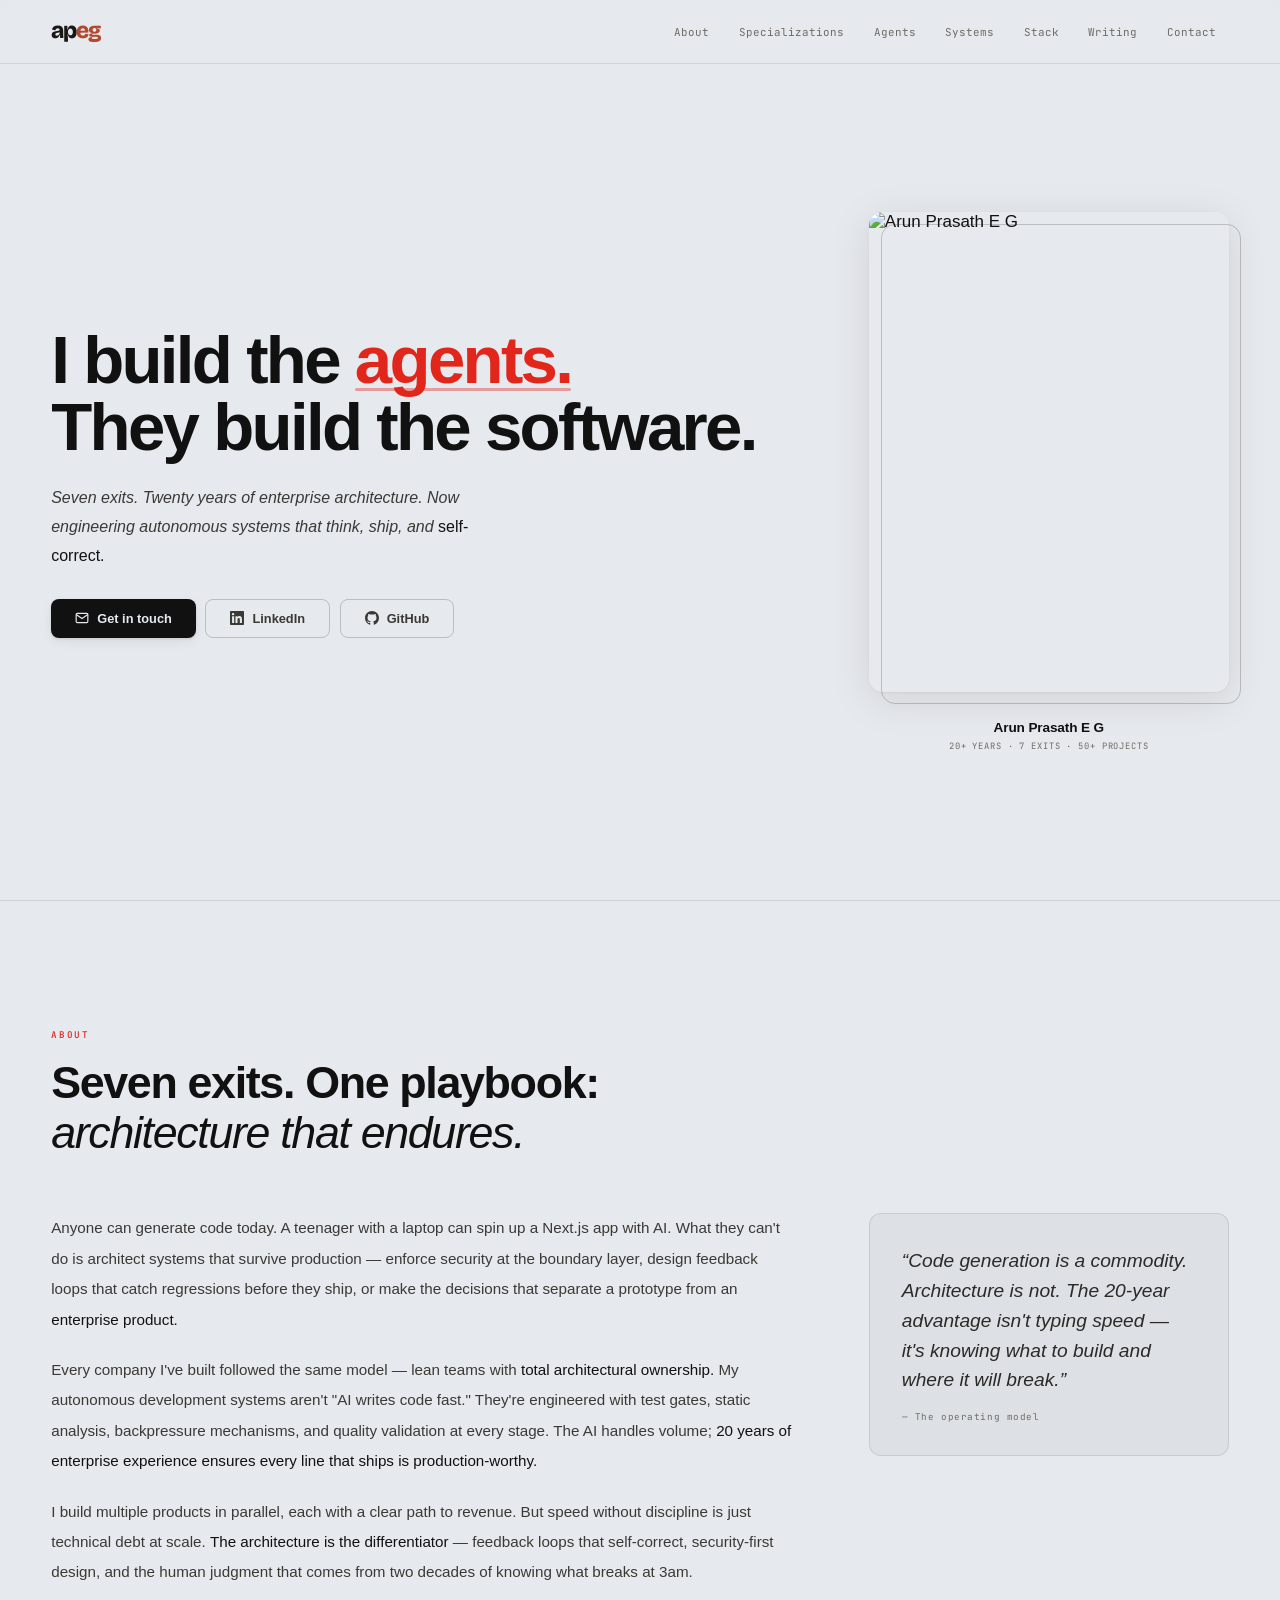
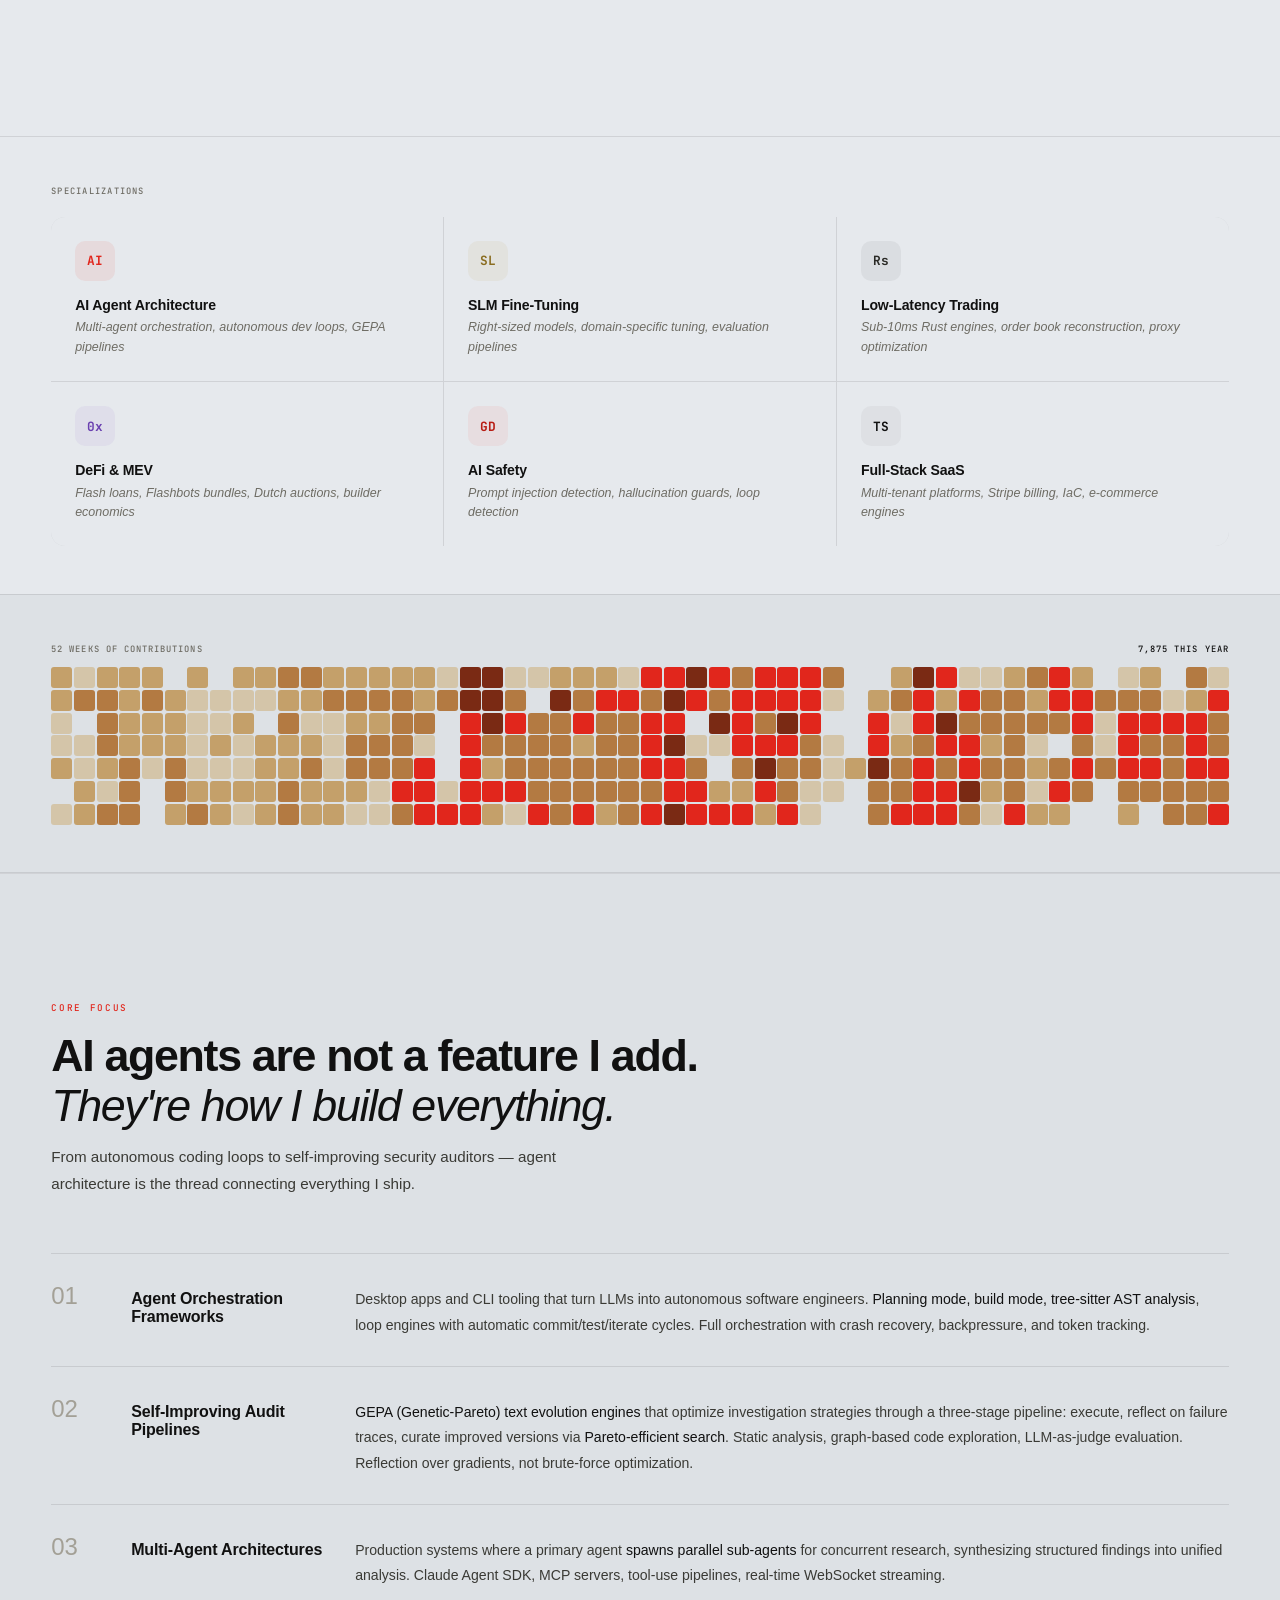
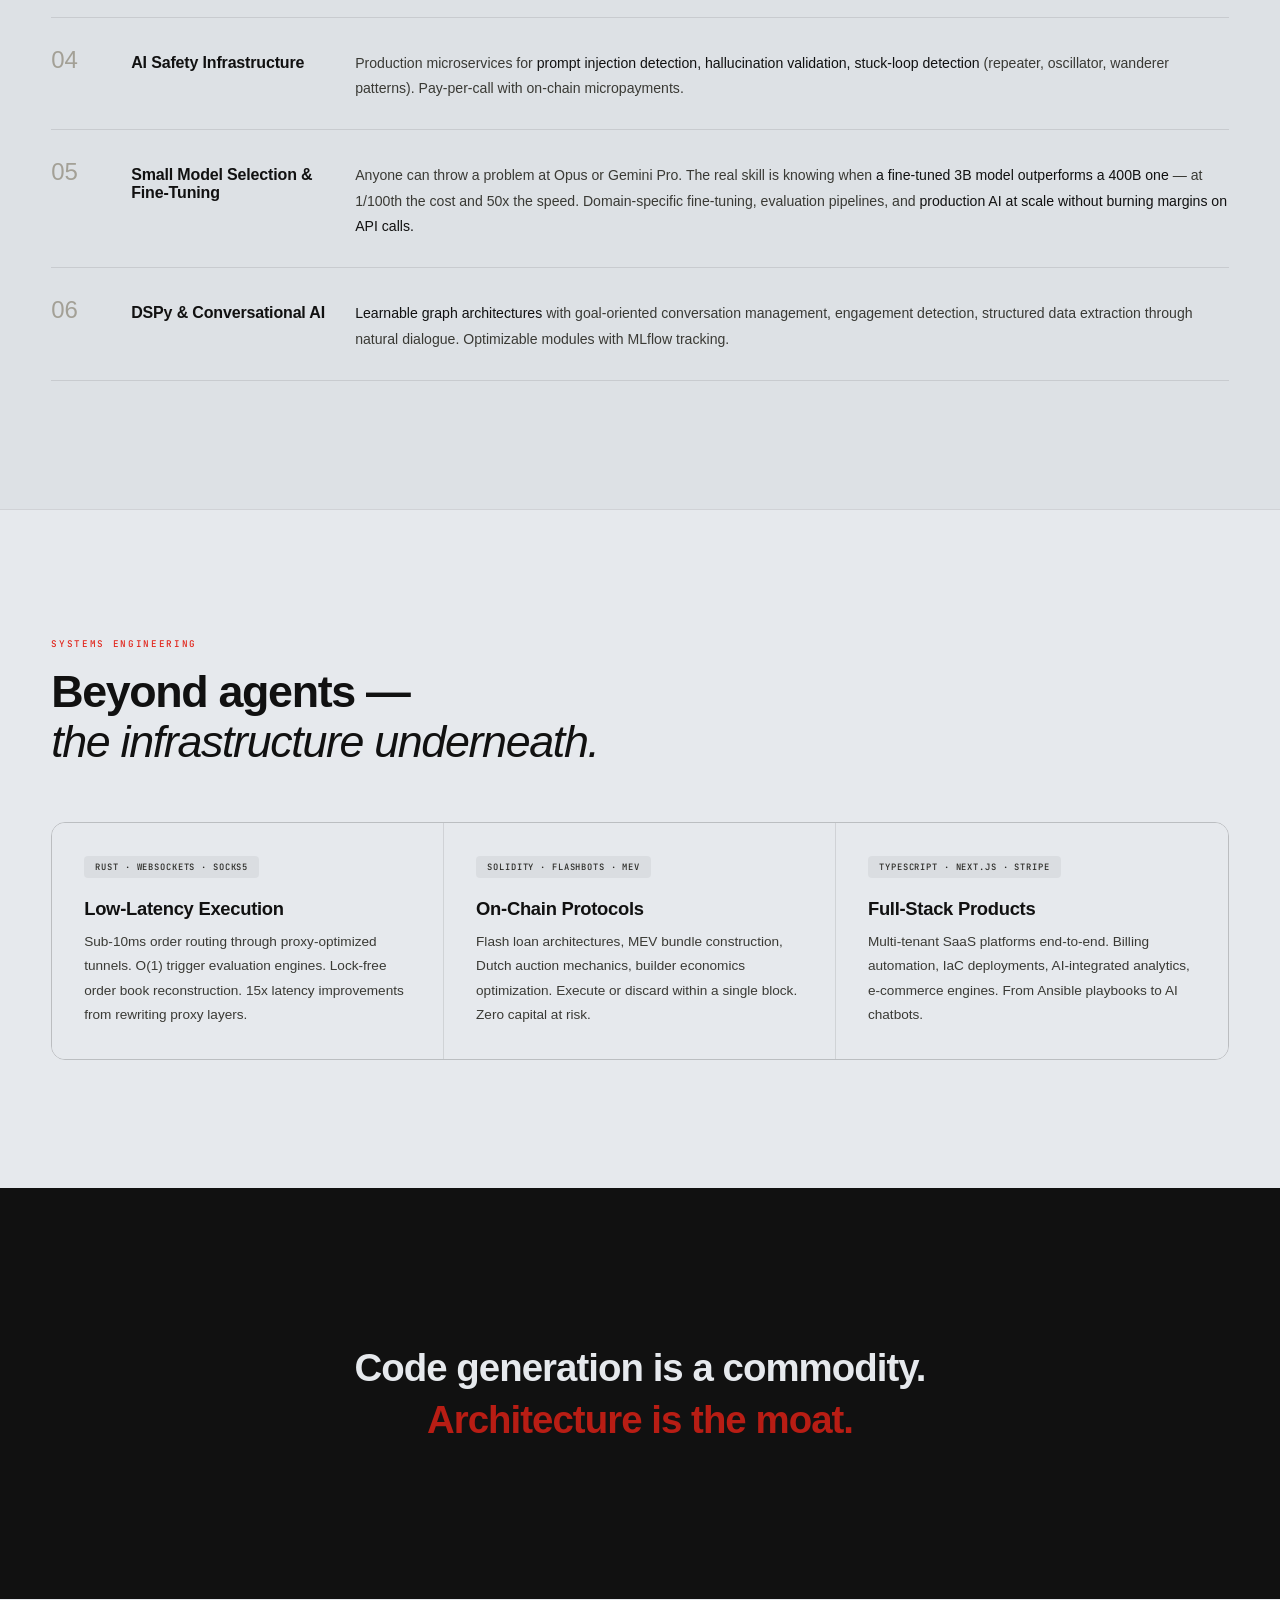
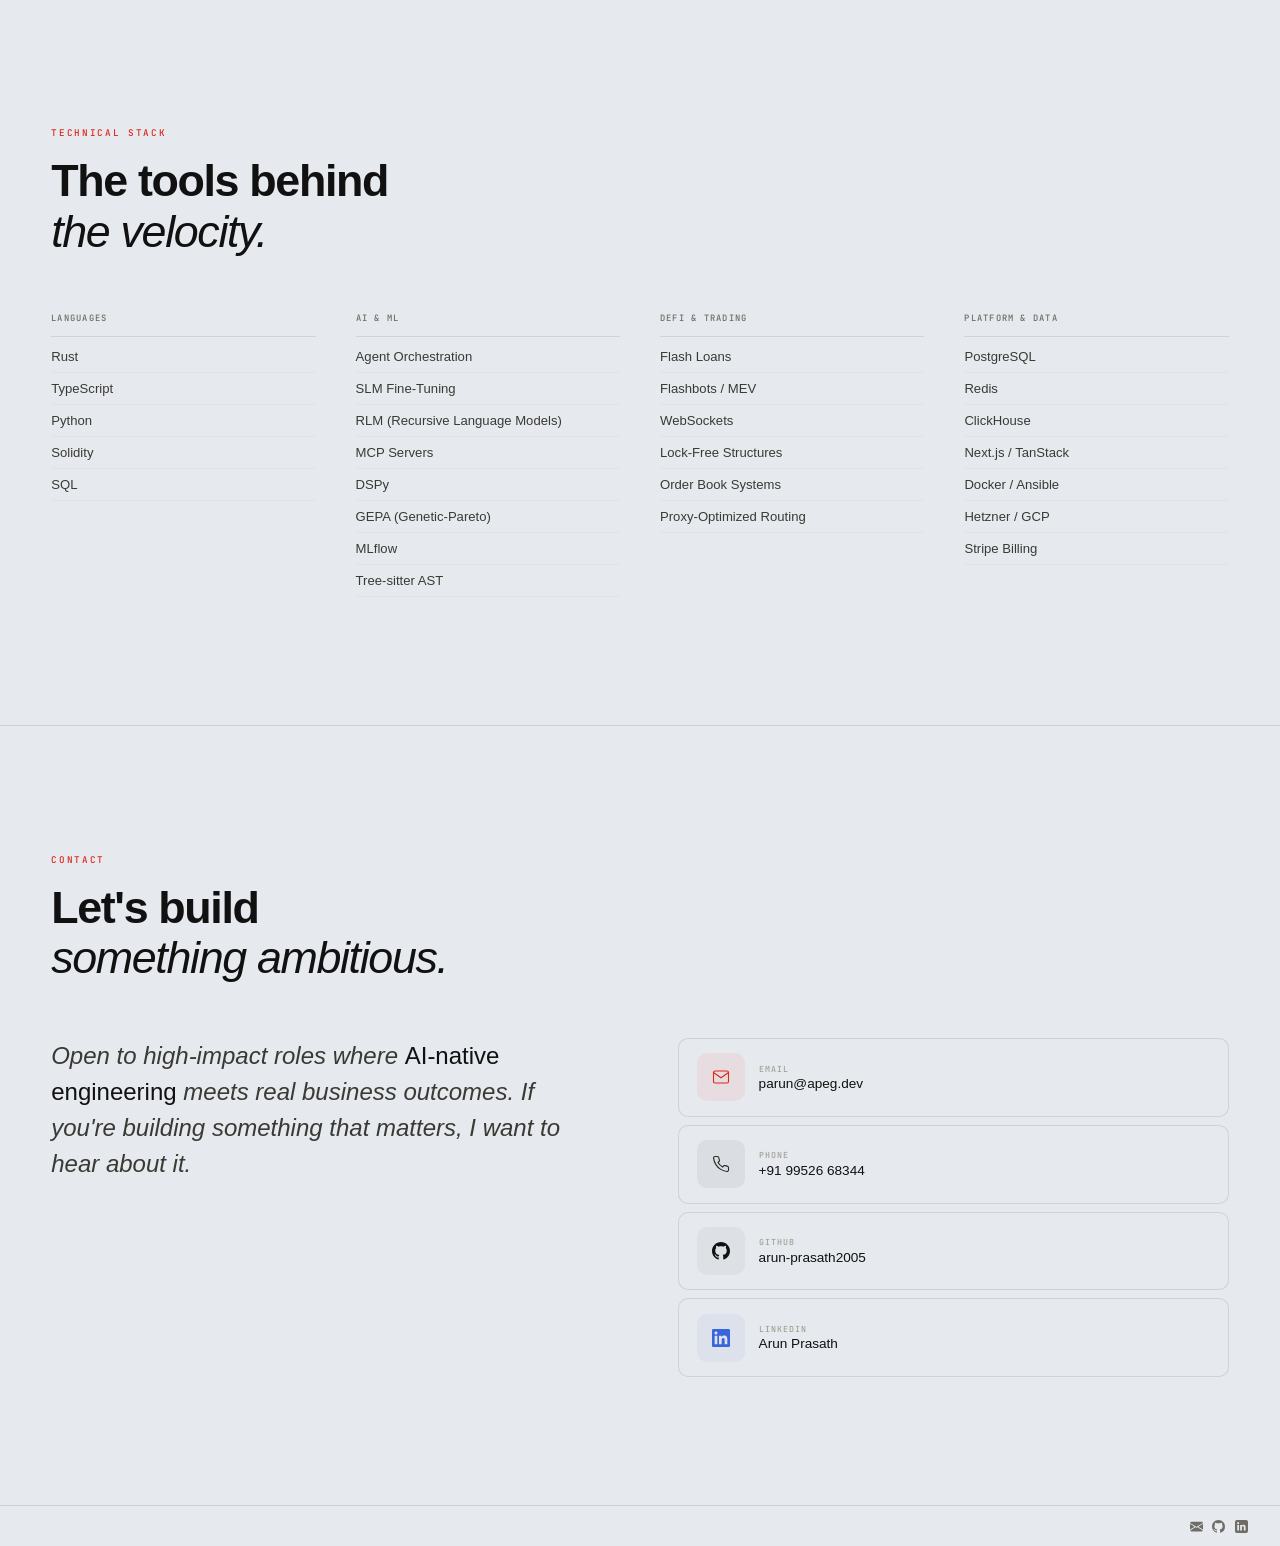
==== index.html @ 40f1774d "Update contribution graph data [automated]" ====
<!DOCTYPE html>
<html lang="en">
<head>
<meta charset="UTF-8">
<meta name="viewport" content="width=device-width, initial-scale=1.0">
<title>Arun Prasath E G &mdash; CTO, Quant, Agent Builder</title>
<meta name="description" content="CTO who codes. Quant who ships. Agent builder. 20+ years, 7 exits. Building autonomous AI agents, low-latency trading systems, and enterprise-grade software with lean teams.">
<meta name="keywords" content="Arun Prasath, CTO, AI agents, Rust, TypeScript, Solidity, DeFi, MEV, Claude Agent SDK, MCP, DSPy, fine-tuning, SLM, enterprise architecture">
<meta name="author" content="Arun Prasath E G">
<meta name="robots" content="index, follow">
<link rel="canonical" href="https://apeg.dev">

<!-- Open Graph / Social -->
<meta property="og:type" content="website">
<meta property="og:url" content="https://apeg.dev">
<meta property="og:title" content="Arun Prasath E G &mdash; CTO, Quant, Agent Builder">
<meta property="og:description" content="20+ years. 7 exits. Building autonomous AI agents, low-latency trading systems, and enterprise-grade software. Code generation is a commodity. Architecture is the moat.">
<meta property="og:image" content="https://avatars.githubusercontent.com/u/84761066?v=4">
<meta property="og:image:width" content="460">
<meta property="og:image:height" content="460">
<meta property="og:site_name" content="Arun Prasath E G">

<!-- Twitter Card -->
<meta name="twitter:card" content="summary">
<meta name="twitter:title" content="Arun Prasath E G &mdash; CTO, Quant, Agent Builder">
<meta name="twitter:description" content="20+ years. 7 exits. Building autonomous AI agents, low-latency trading systems, and enterprise-grade software.">
<meta name="twitter:image" content="https://avatars.githubusercontent.com/u/84761066?v=4">

<!-- Favicon -->
<link rel="icon" type="image/svg+xml" href="favicon.svg">
<link rel="icon" type="image/png" sizes="32x32" href="https://avatars.githubusercontent.com/u/84761066?v=4&s=32">
<meta name="theme-color" content="#e6e9ed">

<!-- Structured Data -->
<script type="application/ld+json">
{
  "@context": "https://schema.org",
  "@type": "Person",
  "name": "Arun Prasath E G",
  "url": "https://apeg.dev",
  "image": "https://avatars.githubusercontent.com/u/84761066?v=4",
  "jobTitle": "CTO / Agent Builder",
  "description": "CTO who codes. Quant who ships. 20+ years, 7 exits. Building autonomous AI agents, low-latency trading systems, and enterprise-grade software.",
  "email": "parun@apeg.dev",
  "telephone": "+919952668344",
  "sameAs": [
    "https://github.com/arun-prasath2005",
    "https://www.linkedin.com/in/arun-prasath-99595518/"
  ],
  "knowsAbout": ["AI Agents", "Rust", "TypeScript", "Solidity", "DeFi", "MEV", "Claude Agent SDK", "MCP", "DSPy", "Fine-tuning", "Enterprise Architecture"]
}
</script>

<link rel="preconnect" href="https://fonts.googleapis.com">
<link rel="preconnect" href="https://fonts.gstatic.com" crossorigin>
<link href="https://fonts.googleapis.com/css2?family=Bricolage+Grotesque:wght@800&family=JetBrains+Mono:wght@400;500;700&display=swap" rel="stylesheet">
<link rel="stylesheet" href="tokens.css?v=2">
<style>
*,*::before,*::after{margin:0;padding:0;box-sizing:border-box}

/* design tokens live in tokens.css (single source of truth for the whole site) */

html{scroll-behavior:smooth}
body{
  font-family:var(--body);background:var(--bg);color:var(--ink);
  -webkit-font-smoothing:antialiased;overflow-x:hidden;
  font-size:17px;
}
::selection{background:var(--accent);color:#fff}

/* ---- NAV ---- */
.nav{
  position:fixed;top:0;left:0;right:0;z-index:100;
  padding:0 clamp(1.5rem,4vw,4rem);height:64px;
  display:flex;align-items:center;justify-content:space-between;
  background:var(--nav-bg);
  backdrop-filter:blur(20px);-webkit-backdrop-filter:blur(20px);
  border-bottom:1px solid var(--line);
}
.nav-mark{
  font-family:var(--display);font-weight:700;font-size:.9rem;
  letter-spacing:-.01em;
}
.nav-links{display:flex;gap:.25rem}
.nav-links a{
  font-family:var(--mono);font-size:.68rem;font-weight:400;
  color:var(--sub);text-decoration:none;
  padding:.4rem .8rem;border-radius:6px;
  transition:all .25s;
}
.nav-links a:hover{color:var(--ink);background:var(--line)}

/* ---- HERO ---- */
.hero{
  min-height:100vh;min-height:100dvh;
  display:flex;align-items:center;
  padding:64px clamp(1.5rem,4vw,4rem) 0;
}
.hero-inner{
  width:100%;max-width:1280px;margin:0 auto;
  display:grid;grid-template-columns:1fr 360px;
  gap:clamp(2rem,4vw,4rem);align-items:center;
}
.hero h1{
  font-family:var(--display);
  font-size:clamp(2.4rem,5.5vw,4.2rem);
  font-weight:800;line-height:1;letter-spacing:-.04em;
  margin-bottom:1.5rem;
}
.hero h1 .accent{
  color:var(--accent);
  display:inline-block;
  position:relative;
}
.hero h1 .accent::after{
  content:'';position:absolute;bottom:2px;left:0;right:0;
  height:3px;background:var(--accent);border-radius:2px;
  opacity:.4;
}
.hero-sub{
  font-family:var(--body);font-size:1rem;font-weight:300;
  font-style:italic;line-height:1.8;color:var(--text);
  max-width:420px;margin-bottom:1.75rem;
}
.hero-sub strong{font-weight:500;font-style:normal;color:var(--ink)}

/* hero name + role tag */
.hero-name{
  font-family:var(--mono);font-size:.6rem;font-weight:500;
  color:var(--sub);letter-spacing:.14em;text-transform:uppercase;
  margin-bottom:1.25rem;
}

/* metrics - standalone in strip */
.m-cell-standalone{text-align:center}
.m-cell-standalone .m-val{
  font-family:var(--display);font-size:2rem;font-weight:700;
  color:var(--ink);letter-spacing:-.03em;
}
.m-cell-standalone .m-label{
  font-family:var(--mono);font-size:.55rem;font-weight:400;
  color:var(--sub);text-transform:uppercase;letter-spacing:.12em;
  margin-top:.3rem;
}

/* ---- SPECIALIZATION CARDS ---- */
.spec-strip{
  padding:3rem clamp(1.5rem,4vw,4rem);
  border-top:1px solid var(--line);
}
.spec-inner{
  max-width:1280px;margin:0 auto;
}
.spec-label{
  font-family:var(--mono);font-size:.55rem;font-weight:500;
  color:var(--sub);letter-spacing:.14em;text-transform:uppercase;
  margin-bottom:1.25rem;
}
.spec-grid{
  display:grid;
  grid-template-columns:repeat(3,1fr);
  gap:1px;background:var(--line);
  border-radius:14px;overflow:hidden;
}
.spec-card{
  padding:1.5rem;
  background:var(--bg);
  transition:all .35s cubic-bezier(.16,1,.3,1);
  cursor:default;
}
.spec-card:hover{background:var(--bg2)}
.spec-icon{
  width:40px;height:40px;border-radius:10px;
  display:grid;place-items:center;
  font-size:.8rem;font-weight:700;
  font-family:var(--mono);margin-bottom:1rem;
}
.spec-icon.ai{background:rgba(225,38,28,.08);color:var(--accent)}
.spec-icon.rt{background:rgba(17,17,17,.05);color:var(--teal)}
.spec-icon.slm{background:rgba(180,140,60,.08);color:#8a6d20}
.spec-icon.defi{background:rgba(100,60,180,.06);color:#6a40b0}
.spec-icon.saas{background:rgba(26,23,20,.04);color:var(--ink)}
.spec-icon.safe{background:rgba(225,38,28,.06);color:var(--accent2);width:40px;height:40px;min-width:40px;max-width:40px;min-height:40px;max-height:40px}
.spec-card-title{
  font-family:var(--display);font-size:.88rem;font-weight:700;
  letter-spacing:-.01em;margin-bottom:.35rem;
}
.spec-card-desc{
  font-family:var(--body);font-size:.78rem;font-weight:300;
  color:var(--sub);line-height:1.55;font-style:italic;
}

/* contribution graph - full width strip */
.contrib-strip{
  padding:3rem clamp(1.5rem,4vw,4rem);
  background:var(--bg2);border-top:1px solid var(--line);border-bottom:1px solid var(--line);
}
.contrib-strip-inner{
  max-width:1280px;margin:0 auto;
  display:grid;grid-template-columns:repeat(4,1fr) 2fr;
  gap:2rem;align-items:center;
}
.contrib-wrap{}
.contrib-label .total{color:var(--ink);font-weight:500}
.contrib-label{
  font-family:var(--mono);font-size:.55rem;font-weight:500;
  color:var(--sub);letter-spacing:.12em;text-transform:uppercase;
  display:flex;justify-content:space-between;
  margin-bottom:.75rem;
  display:flex;align-items:center;justify-content:space-between;
}
.contrib-label .total{color:var(--ink);font-weight:500}
.contrib-graph{
  display:grid;
  grid-template-columns:repeat(52,1fr);
  grid-template-rows:repeat(7,1fr);
  gap:2px;
  grid-auto-flow:column;
}
.contrib-cell{
  aspect-ratio:1;border-radius:3px;
  background:var(--bg2);
  transition:background .3s,transform .2s;
  opacity:0;
  animation:cellIn .4s cubic-bezier(.22,1,.36,1) forwards;
}
.contrib-cell:hover{transform:scale(1.5);z-index:2;position:relative}
.contrib-cell[title]:hover::after{
  content:attr(title);
  position:absolute;bottom:calc(100% + 6px);left:50%;transform:translateX(-50%);
  font-family:var(--mono);font-size:.58rem;font-weight:400;
  color:var(--bg);background:var(--ink);
  padding:.35rem .6rem;border-radius:5px;white-space:nowrap;
  pointer-events:none;z-index:10;
  box-shadow:0 2px 8px rgba(0,0,0,.15);
}
.contrib-cell[title]:hover::before{
  content:'';position:absolute;bottom:calc(100% + 2px);left:50%;transform:translateX(-50%);
  border:4px solid transparent;border-top-color:var(--ink);
  pointer-events:none;z-index:10;
}
.contrib-cell.l1{background:#d4c5a9}
.contrib-cell.l2{background:#c4a06a}
.contrib-cell.l3{background:#b37a42}
.contrib-cell.l4{background:var(--accent)}
.contrib-cell.l5{background:#7a2a14}
@keyframes cellIn{from{opacity:0;transform:scale(0)}to{opacity:1;transform:scale(1)}}

/* hero ctas */
.hero-cta{display:flex;gap:.6rem}
.btn{
  display:inline-flex;align-items:center;gap:.5rem;
  font-family:var(--display);font-size:.8rem;font-weight:600;
  padding:.7rem 1.5rem;border-radius:8px;
  text-decoration:none;transition:all .3s cubic-bezier(.16,1,.3,1);
  border:none;cursor:pointer;
}
.btn-primary{
  background:var(--ink);color:var(--bg);
  box-shadow:0 1px 3px rgba(0,0,0,.1),0 4px 12px rgba(0,0,0,.06);
}
.btn-primary:hover{background:var(--ink2);transform:translateY(-1px);box-shadow:0 4px 16px rgba(0,0,0,.12)}
.btn-secondary{
  background:transparent;color:var(--text);
  border:1px solid var(--line2);
}
.btn-secondary:hover{border-color:var(--sub);color:var(--ink);background:var(--bg2)}

/* hero photo */
.hero-photo{position:relative}
.hero-img-wrap{
  position:relative;border-radius:14px;
  box-shadow:0 8px 40px rgba(26,23,20,.1),0 1px 3px rgba(26,23,20,.06);
}
.hero-img{
  display:block;width:100%;aspect-ratio:3/4;
  object-fit:cover;object-position:center 15%;border-radius:14px;
}
/* decorative offset frame — behind the photo only */
.hero-img-wrap::after{
  content:'';position:absolute;
  top:12px;left:12px;right:-12px;bottom:-12px;
  border:1.5px solid var(--line2);border-radius:14px;z-index:-1;
}
/* name under photo */
.hero-photo-name{
  font-family:var(--display);font-size:.85rem;font-weight:600;
  color:var(--ink);text-align:center;margin-top:1.75rem;
  letter-spacing:-.01em;
}
.hero-photo-title{
  font-family:var(--mono);font-size:.55rem;font-weight:400;
  color:var(--sub);text-align:center;margin-top:.3rem;
  letter-spacing:.1em;text-transform:uppercase;
}

/* ---- SECTIONS ---- */
.sec{padding:clamp(5rem,10vw,9rem) clamp(1.5rem,4vw,4rem)}
.sec-inner{max-width:1280px;margin:0 auto}
.rule{height:1px;background:var(--line);max-width:1280px;margin:0 auto}

.sec-tag{
  font-family:var(--mono);font-size:.58rem;font-weight:500;
  color:var(--accent);letter-spacing:.18em;text-transform:uppercase;
  margin-bottom:1rem;
}
.sec-h{
  font-family:var(--display);font-size:clamp(1.8rem,3.5vw,2.8rem);
  font-weight:700;line-height:1.12;letter-spacing:-.03em;
  margin-bottom:.75rem;
}
.sec-h .it{font-family:var(--body);font-style:italic;font-weight:400}
.sec-p{font-size:.95rem;color:var(--text);line-height:1.8;max-width:520px;font-weight:300}

/* ---- ABOUT ---- */
.about-cols{
  display:grid;grid-template-columns:1fr 360px;
  gap:clamp(3rem,6vw,7rem);margin-top:3.5rem;align-items:start;
}
.about-text p{
  font-size:.95rem;font-weight:300;line-height:2;
  color:var(--text);margin-bottom:1.25rem;
}
.about-text strong{color:var(--ink);font-weight:500}
.about-aside{
  position:sticky;top:6rem;
  padding:2rem;border-radius:12px;
  background:var(--bg2);border:1px solid var(--line);
}
.about-aside blockquote{
  font-family:var(--body);font-size:1.2rem;font-weight:400;
  font-style:italic;line-height:1.55;color:var(--ink2);
}
.about-aside .attr{
  font-family:var(--mono);font-size:.58rem;color:var(--sub);
  margin-top:1rem;letter-spacing:.06em;
}

/* ---- AGENTS ---- */
.agents-bg{background:var(--bg2)}
.ag-list{margin-top:3.5rem}
.ag-row{
  display:grid;grid-template-columns:56px 200px 1fr;
  gap:1.5rem;align-items:baseline;
  padding:1.75rem 0;
  border-bottom:1px solid var(--line);
  transition:all .45s cubic-bezier(.16,1,.3,1);
  cursor:default;
}
.ag-row:first-child{border-top:1px solid var(--line)}
.ag-row:hover{padding-left:1.25rem;background:rgba(225,38,28,.02)}
.ag-row:hover .ag-n{color:var(--accent)}
.ag-n{
  font-family:var(--display);font-size:1.5rem;font-weight:300;
  color:var(--light);transition:color .4s;
}
.ag-t{
  font-family:var(--display);font-size:1rem;font-weight:600;
  letter-spacing:-.01em;color:var(--ink);
}
.ag-d{font-size:.88rem;font-weight:300;color:var(--text);line-height:1.8}
.ag-d b{color:var(--ink);font-weight:500}

/* ---- SYSTEMS ---- */
.sys-cards{
  display:grid;grid-template-columns:repeat(3,1fr);
  gap:0;margin-top:3.5rem;
  border:1px solid var(--line2);border-radius:14px;overflow:hidden;
}
.sys-c{
  padding:clamp(1.5rem,2.5vw,2.5rem);
  border-right:1px solid var(--line);
  background:var(--bg);transition:background .3s;
}
.sys-c:last-child{border-right:none}
.sys-c:hover{background:var(--bg2)}
.sys-c .tag{
  display:inline-block;
  font-family:var(--mono);font-size:.55rem;font-weight:500;
  color:var(--teal);letter-spacing:.1em;text-transform:uppercase;
  padding:.3rem .7rem;border-radius:4px;
  background:var(--teal-bg);margin-bottom:1.25rem;
}
.sys-c h3{
  font-family:var(--display);font-size:1.15rem;font-weight:700;
  margin-bottom:.6rem;letter-spacing:-.015em;
}
.sys-c p{font-size:.85rem;font-weight:300;color:var(--text);line-height:1.8}

/* ---- QUOTE ---- */
.qt-sec{
  padding:clamp(5rem,12vw,10rem) clamp(1.5rem,4vw,4rem);
  text-align:center;
  background:var(--ink);color:var(--bg);
}
.qt-sec blockquote{
  font-family:var(--display);font-size:clamp(1.4rem,3vw,2.4rem);
  font-weight:700;line-height:1.35;letter-spacing:-.025em;
  max-width:780px;margin:0 auto;
}
.qt-sec blockquote .hl{color:var(--accent2)}
.qt-sec .qt-sub{
  font-family:var(--mono);font-size:.62rem;color:var(--light);
  letter-spacing:.1em;text-transform:uppercase;margin-top:2rem;
}

/* ---- STACK ---- */
.stk-grid{
  display:grid;grid-template-columns:repeat(4,1fr);
  gap:2.5rem;margin-top:3.5rem;
}
.stk-head{
  font-family:var(--mono);font-size:.55rem;font-weight:500;
  color:var(--sub);letter-spacing:.14em;text-transform:uppercase;
  padding-bottom:.75rem;margin-bottom:.25rem;
  border-bottom:1px solid var(--line);
}
.stk-items{display:flex;flex-direction:column}
.stk-items span{
  font-family:var(--display);font-size:.82rem;font-weight:400;
  color:var(--text);padding:.5rem 0;
  border-bottom:1px solid rgba(0,0,0,.03);
  transition:all .25s;cursor:default;
}
.stk-items span:hover{color:var(--ink);padding-left:.6rem;border-bottom-color:var(--line)}

/* ---- CONTACT ---- */
.ct-grid{
  display:grid;grid-template-columns:1fr 1fr;
  gap:clamp(3rem,6vw,7rem);align-items:start;
  margin-top:3.5rem;
}
.ct-intro{
  font-family:var(--body);font-size:1.5rem;font-weight:300;
  font-style:italic;color:var(--text);line-height:1.5;
}
.ct-intro strong{font-weight:500;font-style:normal;color:var(--ink)}
.ct-list{display:flex;flex-direction:column;gap:.5rem}
.ct-link{
  display:grid;grid-template-columns:48px 1fr;gap:.85rem;align-items:center;
  padding:.9rem 1.1rem;border-radius:10px;
  border:1px solid var(--line);background:var(--bg);
  text-decoration:none;color:var(--ink);
  transition:all .35s cubic-bezier(.16,1,.3,1);
}
.ct-link:hover{
  border-color:var(--line2);background:var(--bg2);
  transform:translateX(4px);box-shadow:0 2px 8px rgba(0,0,0,.04);
}
.ct-ico{
  width:48px;height:48px;border-radius:10px;
  display:grid;place-items:center;
}
.ct-ico svg{width:18px;height:18px}
.ct-ico.e{background:var(--accent-bg);color:var(--accent)}
.ct-ico.p{background:var(--teal-bg);color:var(--teal)}
.ct-ico.g{background:rgba(0,0,0,.04);color:var(--ink)}
.ct-ico.l{background:rgba(56,100,220,.06);color:#3864dc}
.ct-lbl{font-family:var(--mono);font-size:.52rem;color:var(--light);letter-spacing:.12em;text-transform:uppercase;font-weight:500}
.ct-val{font-family:var(--display);font-size:.85rem;font-weight:500;margin-top:.15rem}

/* ---- FOOTER ---- */
.footer{
  padding:2rem clamp(1.5rem,4vw,4rem);
  border-top:1px solid var(--line);
  display:flex;justify-content:space-between;align-items:center;
  max-width:1280px;margin:0 auto;
}
.footer p{font-family:var(--mono);font-size:.6rem;color:var(--light)}
.footer a{
  font-family:var(--mono);font-size:.6rem;color:var(--light);
  text-decoration:none;transition:color .3s;
}
.footer a:hover{color:var(--ink)}

/* ---- REVEAL ---- */
[data-r]{
  opacity:0;transform:translateY(22px);
  transition:opacity .7s cubic-bezier(.22,1,.36,1),transform .7s cubic-bezier(.22,1,.36,1);
}
[data-r].vis{opacity:1;transform:none}
[data-r="1"]{transition-delay:.08s}
[data-r="2"]{transition-delay:.16s}
[data-r="3"]{transition-delay:.24s}
[data-r="4"]{transition-delay:.32s}

.hero-left{animation:hIn 1s cubic-bezier(.22,1,.36,1) both}
.hero-photo{animation:hIn 1.2s cubic-bezier(.22,1,.36,1) .1s both}
@keyframes hIn{from{opacity:0;transform:translateY(32px)}to{opacity:1;transform:none}}

/* ---- RESPONSIVE ---- */
@media(max-width:1024px){
  .hero{min-height:auto;padding-top:5rem;padding-bottom:3rem}
  .hero-inner{grid-template-columns:1fr 200px;gap:2rem}
  .hero-photo{max-width:200px}
  .hero-img-wrap::after{display:none}
  .hero-img{aspect-ratio:1/1;border-radius:50%}
  .hero-img-wrap{border-radius:50%;box-shadow:0 4px 20px rgba(26,23,20,.08)}
  .hero-photo-name,.hero-photo-title{font-size:.7rem;margin-top:1rem}
  .contrib-strip{padding:2rem clamp(1.5rem,4vw,4rem)}
  .contrib-graph{gap:3px}
  .about-cols{grid-template-columns:1fr;gap:2rem}
  .about-aside{position:static;margin-top:1.5rem}
  .about-text p{text-align:left}
  .ag-row{grid-template-columns:1fr;gap:.5rem}
  .ag-n{display:inline;font-size:1rem;margin-right:.5rem}
  .ag-t{display:inline}
  .sys-cards{grid-template-columns:1fr}
  .sys-c{border-right:none;border-bottom:1px solid var(--line)}
  .sys-c:last-child{border-bottom:none}
  .stk-grid{grid-template-columns:repeat(2,1fr)}
  .ct-grid{grid-template-columns:1fr;gap:2rem}
  .ct-intro{font-size:1.3rem}
  .qt-sec{padding:clamp(3rem,8vw,6rem) clamp(1.5rem,4vw,4rem)}
  .qt-sec blockquote{font-size:clamp(1.2rem,2.5vw,2rem)}
}
@media(max-width:640px){
  .hero-inner{grid-template-columns:1fr;gap:1.5rem}
  .hero-photo{max-width:160px;margin:0 auto;order:-1}
  .hero-left{text-align:center}
  .hero-sub{margin-left:auto;margin-right:auto}
  .hero-cta{justify-content:center}
  .hero-name{text-align:center}
  .hero h1{font-size:2.2rem}
  .hero-sub{font-size:.92rem}
  .hero-img{aspect-ratio:1/1;border-radius:50%}
  .hero-img-wrap{border-radius:50%;box-shadow:0 4px 20px rgba(26,23,20,.08)}
  .hero-img-wrap::after{display:none}
  .nav-links{display:none}
  .nav{padding:0 1.25rem}
  .sec{padding:clamp(3rem,8vw,5rem) 1.25rem}
  .spec-strip{padding:2rem 1.25rem}
  .spec-grid{grid-template-columns:1fr 1fr}
  .spec-card{padding:1.25rem}
  .spec-icon{width:32px;height:32px;font-size:.7rem}
  .contrib-strip{padding:1.5rem 1.25rem}
  .contrib-graph{gap:2px}
  .contrib-cell{border-radius:2px}
  .contrib-label{flex-direction:column;gap:.25rem;align-items:flex-start}
  .ag-row{grid-template-columns:1fr;gap:.5rem;padding:1.5rem 0}
  .ag-n{font-size:1rem}
  .ag-t{font-size:.95rem}
  .ag-d{font-size:.82rem}
  .sec-h{font-size:1.6rem}
  .sec-tag{font-size:.52rem}
  .sec-p{font-size:.88rem}
  .stk-grid{grid-template-columns:1fr;gap:2rem}
  .about-pull{font-size:1.3rem;padding:1.5rem 0 1.5rem 1.5rem}
  .ct-link{grid-template-columns:40px 1fr;gap:.75rem;padding:.8rem 1rem}
  .c-icon{width:40px;height:40px}
  .footer{flex-direction:column;gap:.75rem;text-align:center;padding:1.5rem 1.25rem}
}
@media(max-width:380px){
  .hero h1{font-size:1.8rem}
  .hero-photo{max-width:200px}
  .contrib-graph{grid-template-columns:repeat(52,1fr);gap:1.5px}
}
</style>
</head>
<body>

<nav class="nav">
  <a href="#" class="nav-mark"><svg viewBox="0 0 200 48" width="110" height="28"><text x="0" y="38" font-family="'Bricolage Grotesque',sans-serif" font-weight="800" font-size="42" letter-spacing="-2" fill="#1a1714">ap<tspan fill="#b34a2f">eg</tspan></text></svg></a>
  <div class="nav-links">
    <a href="#about">About</a>
    <a href="#specializations">Specializations</a>
    <a href="#agents">Agents</a>
    <a href="#systems">Systems</a>
    <a href="#stack">Stack</a>
    <a href="/writing/">Writing</a>
    <a href="#contact">Contact</a>
  </div>
</nav>

<!-- HERO -->
<section class="hero">
  <div class="hero-inner">
    <div class="hero-left">
      <h1>I build the <span class="accent">agents.</span><br>They build the software.</h1>
      <p class="hero-sub">
        Seven exits. Twenty years of enterprise architecture. Now engineering
        autonomous systems that think, ship, and <strong>self-correct.</strong>
      </p>
      <div class="hero-cta">
        <a href="mailto:parun@apeg.dev" class="btn btn-primary">
          <svg width="14" height="14" viewBox="0 0 24 24" fill="none" stroke="currentColor" stroke-width="2"><path d="M4 4h16c1.1 0 2 .9 2 2v12c0 1.1-.9 2-2 2H4c-1.1 0-2-.9-2-2V6c0-1.1.9-2 2-2z"/><polyline points="22,6 12,13 2,6"/></svg>
          Get in touch
        </a>
        <a href="https://www.linkedin.com/in/arun-prasath-99595518/" target="_blank" class="btn btn-secondary">
          <svg width="14" height="14" viewBox="0 0 24 24" fill="currentColor"><path d="M20.447 20.452h-3.554v-5.569c0-1.328-.027-3.037-1.852-3.037-1.853 0-2.136 1.445-2.136 2.939v5.667H9.351V9h3.414v1.561h.046c.477-.9 1.637-1.85 3.37-1.85 3.601 0 4.267 2.37 4.267 5.455v6.286zM5.337 7.433c-1.144 0-2.063-.926-2.063-2.065 0-1.138.92-2.063 2.063-2.063 1.14 0 2.064.925 2.064 2.063 0 1.139-.925 2.065-2.064 2.065zm1.782 13.019H3.555V9h3.564v11.452zM22.225 0H1.771C.792 0 0 .774 0 1.729v20.542C0 23.227.792 24 1.771 24h20.451C23.2 24 24 23.227 24 22.271V1.729C24 .774 23.2 0 22.222 0h.003z"/></svg>
          LinkedIn
        </a>
        <a href="https://github.com/arun-prasath2005" target="_blank" class="btn btn-secondary">
          <svg width="14" height="14" viewBox="0 0 24 24" fill="currentColor"><path d="M12 0c-6.626 0-12 5.373-12 12 0 5.302 3.438 9.8 8.207 11.387.599.111.793-.261.793-.577v-2.234c-3.338.726-4.033-1.416-4.033-1.416-.546-1.387-1.333-1.756-1.333-1.756-1.089-.745.083-.729.083-.729 1.205.084 1.839 1.237 1.839 1.237 1.07 1.834 2.807 1.304 3.492.997.107-.775.418-1.305.762-1.604-2.665-.305-5.467-1.334-5.467-5.931 0-1.311.469-2.381 1.236-3.221-.124-.303-.535-1.524.117-3.176 0 0 1.008-.322 3.301 1.23.957-.266 1.983-.399 3.003-.404 1.02.005 2.047.138 3.006.404 2.291-1.552 3.297-1.23 3.297-1.23.653 1.653.242 2.874.118 3.176.77.84 1.235 1.911 1.235 3.221 0 4.609-2.807 5.624-5.479 5.921.43.372.823 1.102.823 2.222v3.293c0 .319.192.694.801.576 4.765-1.589 8.199-6.086 8.199-11.386 0-6.627-5.373-12-12-12z"/></svg>
          GitHub
        </a>
      </div>
    </div>
    <div class="hero-photo">
      <div class="hero-img-wrap">
        <img class="hero-img" src="https://avatars.githubusercontent.com/u/84761066?v=4" alt="Arun Prasath E G">
      </div>
      <div class="hero-photo-name">Arun Prasath E G</div>
      <div class="hero-photo-title">20+ years &middot; 7 exits &middot; 50+ projects</div>
    </div>
  </div>
</section>

<div class="rule"></div>

<!-- ABOUT -->
<section class="sec" id="about">
  <div class="sec-inner">
    <div class="sec-tag" data-r>About</div>
    <h2 class="sec-h" data-r>Seven exits. One playbook:<br><span class="it">architecture that endures.</span></h2>
    <div class="about-cols">
      <div class="about-text">
        <p data-r>Anyone can generate code today. A teenager with a laptop can spin up a Next.js app with AI. What they can't do is architect systems that survive production &mdash; enforce security at the boundary layer, design feedback loops that catch regressions before they ship, or make the decisions that separate a prototype from an <strong>enterprise product.</strong></p>
        <p data-r="1">Every company I've built followed the same model &mdash; lean teams with <strong>total architectural ownership.</strong> My autonomous development systems aren't "AI writes code fast." They're engineered with test gates, static analysis, backpressure mechanisms, and quality validation at every stage. The AI handles volume; <strong>20 years of enterprise experience ensures every line that ships is production-worthy.</strong></p>
        <p data-r="2">I build multiple products in parallel, each with a clear path to revenue. But speed without discipline is just technical debt at scale. <strong>The architecture is the differentiator</strong> &mdash; feedback loops that self-correct, security-first design, and the human judgment that comes from two decades of knowing what breaks at 3am.</p>
      </div>
      <div class="about-aside" data-r="1">
        <blockquote>&ldquo;Code generation is a commodity. Architecture is not. The 20-year advantage isn't typing speed &mdash; it's knowing what to build and where it will break.&rdquo;</blockquote>
        <div class="attr">&mdash; The operating model</div>
      </div>
    </div>
  </div>
</section>

<!-- SPECIALIZATIONS -->
<div class="spec-strip" id="specializations">
  <div class="spec-inner">
    <div class="spec-label">Specializations</div>
    <div class="spec-grid">
      <div class="spec-card">
        <div class="spec-icon ai">AI</div>
        <div class="spec-card-title">AI Agent Architecture</div>
        <div class="spec-card-desc">Multi-agent orchestration, autonomous dev loops, GEPA pipelines</div>
      </div>
      <div class="spec-card">
        <div class="spec-icon slm">SL</div>
        <div class="spec-card-title">SLM Fine-Tuning</div>
        <div class="spec-card-desc">Right-sized models, domain-specific tuning, evaluation pipelines</div>
      </div>
      <div class="spec-card">
        <div class="spec-icon rt">Rs</div>
        <div class="spec-card-title">Low-Latency Trading</div>
        <div class="spec-card-desc">Sub-10ms Rust engines, order book reconstruction, proxy optimization</div>
      </div>
      <div class="spec-card">
        <div class="spec-icon defi">0x</div>
        <div class="spec-card-title">DeFi &amp; MEV</div>
        <div class="spec-card-desc">Flash loans, Flashbots bundles, Dutch auctions, builder economics</div>
      </div>
      <div class="spec-card">
        <div class="spec-icon safe">GD</div>
        <div class="spec-card-title">AI Safety</div>
        <div class="spec-card-desc">Prompt injection detection, hallucination guards, loop detection</div>
      </div>
      <div class="spec-card">
        <div class="spec-icon saas">TS</div>
        <div class="spec-card-title">Full-Stack SaaS</div>
        <div class="spec-card-desc">Multi-tenant platforms, Stripe billing, IaC, e-commerce engines</div>
      </div>
    </div>
  </div>
</div>

<!-- METRICS + CONTRIBUTION STRIP -->
<div class="contrib-strip">
  <div class="contrib-strip-inner" style="display:block;max-width:1280px;margin:0 auto">
    <div class="contrib-wrap" id="contrib">
      <div class="contrib-label">
        <span>52 weeks of contributions</span>
        <span class="total">7,875 this year</span>
      </div>
      <div class="contrib-graph" id="contribGraph"></div>
    </div>
  </div>
</div>

<div class="rule"></div>

<!-- AGENTS -->
<section class="sec agents-bg" id="agents">
  <div class="sec-inner">
    <div class="sec-tag" data-r>Core Focus</div>
    <h2 class="sec-h" data-r>AI agents are not a feature I add.<br><span class="it">They're how I build everything.</span></h2>
    <p class="sec-p" data-r>From autonomous coding loops to self-improving security auditors &mdash; agent architecture is the thread connecting everything I ship.</p>
    <div class="ag-list">
      <div class="ag-row" data-r>
        <div class="ag-n">01</div>
        <div class="ag-t">Agent Orchestration Frameworks</div>
        <div class="ag-d">Desktop apps and CLI tooling that turn LLMs into autonomous software engineers. <b>Planning mode, build mode, tree-sitter AST analysis</b>, loop engines with automatic commit/test/iterate cycles. Full orchestration with crash recovery, backpressure, and token tracking.</div>
      </div>
      <div class="ag-row" data-r="1">
        <div class="ag-n">02</div>
        <div class="ag-t">Self-Improving Audit Pipelines</div>
        <div class="ag-d"><b>GEPA (Genetic-Pareto) text evolution engines</b> that optimize investigation strategies through a three-stage pipeline: execute, reflect on failure traces, curate improved versions via <b>Pareto-efficient search</b>. Static analysis, graph-based code exploration, LLM-as-judge evaluation. Reflection over gradients, not brute-force optimization.</div>
      </div>
      <div class="ag-row" data-r="2">
        <div class="ag-n">03</div>
        <div class="ag-t">Multi-Agent Architectures</div>
        <div class="ag-d">Production systems where a primary agent <b>spawns parallel sub-agents</b> for concurrent research, synthesizing structured findings into unified analysis. Claude Agent SDK, MCP servers, tool-use pipelines, real-time WebSocket streaming.</div>
      </div>
      <div class="ag-row" data-r="3">
        <div class="ag-n">04</div>
        <div class="ag-t">AI Safety Infrastructure</div>
        <div class="ag-d">Production microservices for <b>prompt injection detection, hallucination validation, stuck-loop detection</b> (repeater, oscillator, wanderer patterns). Pay-per-call with on-chain micropayments.</div>
      </div>
      <div class="ag-row" data-r="4">
        <div class="ag-n">05</div>
        <div class="ag-t">Small Model Selection &amp; Fine-Tuning</div>
        <div class="ag-d">Anyone can throw a problem at Opus or Gemini Pro. The real skill is knowing when <b>a fine-tuned 3B model outperforms a 400B one</b> &mdash; at 1/100th the cost and 50x the speed. Domain-specific fine-tuning, evaluation pipelines, and <b>production AI at scale without burning margins on API calls.</b></div>
      </div>
      <div class="ag-row" data-r="4">
        <div class="ag-n">06</div>
        <div class="ag-t">DSPy &amp; Conversational AI</div>
        <div class="ag-d"><b>Learnable graph architectures</b> with goal-oriented conversation management, engagement detection, structured data extraction through natural dialogue. Optimizable modules with MLflow tracking.</div>
      </div>
    </div>
  </div>
</section>

<div class="rule"></div>

<!-- SYSTEMS -->
<section class="sec" id="systems">
  <div class="sec-inner">
    <div class="sec-tag" data-r>Systems Engineering</div>
    <h2 class="sec-h" data-r>Beyond agents &mdash;<br><span class="it">the infrastructure underneath.</span></h2>
    <div class="sys-cards">
      <div class="sys-c" data-r>
        <div class="tag">Rust &middot; WebSockets &middot; SOCKS5</div>
        <h3>Low-Latency Execution</h3>
        <p>Sub-10ms order routing through proxy-optimized tunnels. O(1) trigger evaluation engines. Lock-free order book reconstruction. 15x latency improvements from rewriting proxy layers.</p>
      </div>
      <div class="sys-c" data-r="1">
        <div class="tag">Solidity &middot; Flashbots &middot; MEV</div>
        <h3>On-Chain Protocols</h3>
        <p>Flash loan architectures, MEV bundle construction, Dutch auction mechanics, builder economics optimization. Execute or discard within a single block. Zero capital at risk.</p>
      </div>
      <div class="sys-c" data-r="2">
        <div class="tag">TypeScript &middot; Next.js &middot; Stripe</div>
        <h3>Full-Stack Products</h3>
        <p>Multi-tenant SaaS platforms end-to-end. Billing automation, IaC deployments, AI-integrated analytics, e-commerce engines. From Ansible playbooks to AI chatbots.</p>
      </div>
    </div>
  </div>
</section>

<!-- QUOTE -->
<section class="qt-sec">
  <blockquote data-r>
    Code generation is a commodity.<br>
    <span class="hl">Architecture is the moat.</span>
  </blockquote>
</section>

<!-- STACK -->
<section class="sec" id="stack">
  <div class="sec-inner">
    <div class="sec-tag" data-r>Technical Stack</div>
    <h2 class="sec-h" data-r>The tools behind<br><span class="it">the velocity.</span></h2>
    <div class="stk-grid">
      <div data-r>
        <div class="stk-head">Languages</div>
        <div class="stk-items">
          <span>Rust</span>
          <span>TypeScript</span>
          <span>Python</span>
          <span>Solidity</span>
          <span>SQL</span>
        </div>
      </div>
      <div data-r="1">
        <div class="stk-head">AI &amp; ML</div>
        <div class="stk-items">
          <span>Agent Orchestration</span>
          <span>SLM Fine-Tuning</span>
          <span>RLM (Recursive Language Models)</span>
          <span>MCP Servers</span>
          <span>DSPy</span>
          <span>GEPA (Genetic-Pareto)</span>
          <span>MLflow</span>
          <span>Tree-sitter AST</span>
        </div>
      </div>
      <div data-r="2">
        <div class="stk-head">DeFi &amp; Trading</div>
        <div class="stk-items">
          <span>Flash Loans</span>
          <span>Flashbots / MEV</span>
          <span>WebSockets</span>
          <span>Lock-Free Structures</span>
          <span>Order Book Systems</span>
          <span>Proxy-Optimized Routing</span>
        </div>
      </div>
      <div data-r="3">
        <div class="stk-head">Platform &amp; Data</div>
        <div class="stk-items">
          <span>PostgreSQL</span>
          <span>Redis</span>
          <span>ClickHouse</span>
          <span>Next.js / TanStack</span>
          <span>Docker / Ansible</span>
          <span>Hetzner / GCP</span>
          <span>Stripe Billing</span>
        </div>
      </div>
    </div>
  </div>
</section>

<div class="rule"></div>

<!-- CONTACT -->
<section class="sec" id="contact">
  <div class="sec-inner">
    <div class="sec-tag" data-r>Contact</div>
    <h2 class="sec-h" data-r>Let's build<br><span class="it">something ambitious.</span></h2>
    <div class="ct-grid">
      <div class="ct-intro" data-r="1">
        Open to high-impact roles where <strong>AI-native engineering</strong> meets real business outcomes. If you're building something that matters, I want to hear about it.
      </div>
      <div class="ct-list">
        <a href="mailto:parun@apeg.dev" class="ct-link" data-r>
          <div class="ct-ico e"><svg viewBox="0 0 24 24" fill="none" stroke="currentColor" stroke-width="1.5"><path d="M4 4h16c1.1 0 2 .9 2 2v12c0 1.1-.9 2-2 2H4c-1.1 0-2-.9-2-2V6c0-1.1.9-2 2-2z"/><polyline points="22,6 12,13 2,6"/></svg></div>
          <div><div class="ct-lbl">Email</div><div class="ct-val">parun@apeg.dev</div></div>
        </a>
        <a href="tel:+919952668344" class="ct-link" data-r="1">
          <div class="ct-ico p"><svg viewBox="0 0 24 24" fill="none" stroke="currentColor" stroke-width="1.5"><path d="M22 16.92v3a2 2 0 0 1-2.18 2 19.79 19.79 0 0 1-8.63-3.07 19.5 19.5 0 0 1-6-6 19.79 19.79 0 0 1-3.07-8.67A2 2 0 0 1 4.11 2h3a2 2 0 0 1 2 1.72c.127.96.362 1.903.7 2.81a2 2 0 0 1-.45 2.11L8.09 9.91a16 16 0 0 0 6 6l1.27-1.27a2 2 0 0 1 2.11-.45c.907.338 1.85.573 2.81.7A2 2 0 0 1 22 16.92z"/></svg></div>
          <div><div class="ct-lbl">Phone</div><div class="ct-val">+91 99526 68344</div></div>
        </a>
        <a href="https://github.com/arun-prasath2005" target="_blank" class="ct-link" data-r="2">
          <div class="ct-ico g"><svg viewBox="0 0 24 24" fill="currentColor"><path d="M12 0c-6.626 0-12 5.373-12 12 0 5.302 3.438 9.8 8.207 11.387.599.111.793-.261.793-.577v-2.234c-3.338.726-4.033-1.416-4.033-1.416-.546-1.387-1.333-1.756-1.333-1.756-1.089-.745.083-.729.083-.729 1.205.084 1.839 1.237 1.839 1.237 1.07 1.834 2.807 1.304 3.492.997.107-.775.418-1.305.762-1.604-2.665-.305-5.467-1.334-5.467-5.931 0-1.311.469-2.381 1.236-3.221-.124-.303-.535-1.524.117-3.176 0 0 1.008-.322 3.301 1.23.957-.266 1.983-.399 3.003-.404 1.02.005 2.047.138 3.006.404 2.291-1.552 3.297-1.23 3.297-1.23.653 1.653.242 2.874.118 3.176.77.84 1.235 1.911 1.235 3.221 0 4.609-2.807 5.624-5.479 5.921.43.372.823 1.102.823 2.222v3.293c0 .319.192.694.801.576 4.765-1.589 8.199-6.086 8.199-11.386 0-6.627-5.373-12-12-12z"/></svg></div>
          <div><div class="ct-lbl">GitHub</div><div class="ct-val">arun-prasath2005</div></div>
        </a>
        <a href="https://www.linkedin.com/in/arun-prasath-99595518/" target="_blank" class="ct-link" data-r="3">
          <div class="ct-ico l"><svg viewBox="0 0 24 24" fill="currentColor"><path d="M20.447 20.452h-3.554v-5.569c0-1.328-.027-3.037-1.852-3.037-1.853 0-2.136 1.445-2.136 2.939v5.667H9.351V9h3.414v1.561h.046c.477-.9 1.637-1.85 3.37-1.85 3.601 0 4.267 2.37 4.267 5.455v6.286zM5.337 7.433c-1.144 0-2.063-.926-2.063-2.065 0-1.138.92-2.063 2.063-2.063 1.14 0 2.064.925 2.064 2.063 0 1.139-.925 2.065-2.064 2.065zm1.782 13.019H3.555V9h3.564v11.452zM22.225 0H1.771C.792 0 0 .774 0 1.729v20.542C0 23.227.792 24 1.771 24h20.451C23.2 24 24 23.227 24 22.271V1.729C24 .774 23.2 0 22.222 0h.003z"/></svg></div>
          <div><div class="ct-lbl">LinkedIn</div><div class="ct-val">Arun Prasath</div></div>
        </a>
      </div>
    </div>
  </div>
</section>

<footer class="site-footer">
  <a class="ic" href="mailto:parun@apeg.dev" aria-label="Email"><svg viewBox="0 0 16 16" width="13" height="13" fill="currentColor" aria-hidden="true"><path d="M.05 3.555A2 2 0 0 1 2 2h12a2 2 0 0 1 1.95 1.555L8 8.414.05 3.555ZM0 4.697v7.104l5.803-3.558L0 4.697ZM6.761 8.83l-6.57 4.027A2 2 0 0 0 2 14h12a2 2 0 0 0 1.808-1.144l-6.57-4.027L8 9.586l-1.239-.757ZM16 11.801V4.697l-5.803 3.546L16 11.801Z"/></svg></a>
  <a class="ic" href="https://github.com/arun-prasath2005" target="_blank" rel="noopener" aria-label="GitHub"><svg viewBox="0 0 16 16" width="13" height="13" fill="currentColor" aria-hidden="true"><path d="M8 0C3.58 0 0 3.58 0 8c0 3.54 2.29 6.53 5.47 7.59.4.07.55-.17.55-.38 0-.19-.01-.82-.01-1.49-2.01.37-2.53-.49-2.69-.94-.09-.23-.48-.94-.82-1.13-.28-.15-.68-.52-.01-.53.63-.01 1.08.58 1.23.82.72 1.21 1.87.87 2.33.66.07-.52.28-.87.51-1.07-1.78-.2-3.64-.89-3.64-3.95 0-.87.31-1.59.82-2.15-.08-.2-.36-1.02.08-2.12 0 0 .67-.21 2.2.82.64-.18 1.32-.27 2-.27.68 0 1.36.09 2 .27 1.53-1.04 2.2-.82 2.2-.82.44 1.1.16 1.92.08 2.12.51.56.82 1.27.82 2.15 0 3.07-1.87 3.75-3.65 3.95.29.25.54.73.54 1.48 0 1.07-.01 1.93-.01 2.2 0 .21.15.46.55.38A8.013 8.013 0 0 0 16 8c0-4.42-3.58-8-8-8z"/></svg></a>
  <a class="ic" href="https://www.linkedin.com/in/arun-prasath-99595518/" target="_blank" rel="noopener" aria-label="LinkedIn"><svg viewBox="0 0 16 16" width="13" height="13" fill="currentColor" aria-hidden="true"><path d="M13.63 0H2.37A2.37 2.37 0 0 0 0 2.37v11.26A2.37 2.37 0 0 0 2.37 16h11.26A2.37 2.37 0 0 0 16 13.63V2.37A2.37 2.37 0 0 0 13.63 0zM4.94 13.01H2.78V6.04h2.16v6.97zM3.86 5.1a1.25 1.25 0 1 1 0-2.5 1.25 1.25 0 0 1 0 2.5zm9.15 7.91h-2.16V9.62c0-.8-.01-1.84-1.12-1.84-1.12 0-1.29.88-1.29 1.78v3.45H6.28V6.04h2.07v.95h.03c.29-.55 1-1.12 2.05-1.12 2.19 0 2.59 1.44 2.59 3.32v3.82z"/></svg></a>
</footer>

<script>
// Contribution graph
(function(){
const dates=["2025-08-31","2025-09-01","2025-09-02","2025-09-03","2025-09-04","2025-09-05","2025-09-06","2025-09-07","2025-09-08","2025-09-09","2025-09-10","2025-09-11","2025-09-12","2025-09-13","2025-09-14","2025-09-15","2025-09-16","2025-09-17","2025-09-18","2025-09-19","2025-09-20","2025-09-21","2025-09-22","2025-09-23","2025-09-24","2025-09-25","2025-09-26","2025-09-27","2025-09-28","2025-09-29","2025-09-30","2025-10-01","2025-10-02","2025-10-03","2025-10-04","2025-10-05","2025-10-06","2025-10-07","2025-10-08","2025-10-09","2025-10-10","2025-10-11","2025-10-12","2025-10-13","2025-10-14","2025-10-15","2025-10-16","2025-10-17","2025-10-18","2025-10-19","2025-10-20","2025-10-21","2025-10-22","2025-10-23","2025-10-24","2025-10-25","2025-10-26","2025-10-27","2025-10-28","2025-10-29","2025-10-30","2025-10-31","2025-11-01","2025-11-02","2025-11-03","2025-11-04","2025-11-05","2025-11-06","2025-11-07","2025-11-08","2025-11-09","2025-11-10","2025-11-11","2025-11-12","2025-11-13","2025-11-14","2025-11-15","2025-11-16","2025-11-17","2025-11-18","2025-11-19","2025-11-20","2025-11-21","2025-11-22","2025-11-23","2025-11-24","2025-11-25","2025-11-26","2025-11-27","2025-11-28","2025-11-29","2025-11-30","2025-12-01","2025-12-02","2025-12-03","2025-12-04","2025-12-05","2025-12-06","2025-12-07","2025-12-08","2025-12-09","2025-12-10","2025-12-11","2025-12-12","2025-12-13","2025-12-14","2025-12-15","2025-12-16","2025-12-17","2025-12-18","2025-12-19","2025-12-20","2025-12-21","2025-12-22","2025-12-23","2025-12-24","2025-12-25","2025-12-26","2025-12-27","2025-12-28","2025-12-29","2025-12-30","2025-12-31","2026-01-01","2026-01-02","2026-01-03","2026-01-04","2026-01-05","2026-01-06","2026-01-07","2026-01-08","2026-01-09","2026-01-10","2026-01-11","2026-01-12","2026-01-13","2026-01-14","2026-01-15","2026-01-16","2026-01-17","2026-01-18","2026-01-19","2026-01-20","2026-01-21","2026-01-22","2026-01-23","2026-01-24","2026-01-25","2026-01-26","2026-01-27","2026-01-28","2026-01-29","2026-01-30","2026-01-31","2026-02-01","2026-02-02","2026-02-03","2026-02-04","2026-02-05","2026-02-06","2026-02-07","2026-02-08","2026-02-09","2026-02-10","2026-02-11","2026-02-12","2026-02-13","2026-02-14","2026-02-15","2026-02-16","2026-02-17","2026-02-18","2026-02-19","2026-02-20","2026-02-21","2026-02-22","2026-02-23","2026-02-24","2026-02-25","2026-02-26","2026-02-27","2026-02-28","2026-03-01","2026-03-02","2026-03-03","2026-03-04","2026-03-05","2026-03-06","2026-03-07","2026-03-08","2026-03-09","2026-03-10","2026-03-11","2026-03-12","2026-03-13","2026-03-14","2026-03-15","2026-03-16","2026-03-17","2026-03-18","2026-03-19","2026-03-20","2026-03-21","2026-03-22","2026-03-23","2026-03-24","2026-03-25","2026-03-26","2026-03-27","2026-03-28","2026-03-29","2026-03-30","2026-03-31","2026-04-01","2026-04-02","2026-04-03","2026-04-04","2026-04-05","2026-04-06","2026-04-07","2026-04-08","2026-04-09","2026-04-10","2026-04-11","2026-04-12","2026-04-13","2026-04-14","2026-04-15","2026-04-16","2026-04-17","2026-04-18","2026-04-19","2026-04-20","2026-04-21","2026-04-22","2026-04-23","2026-04-24","2026-04-25","2026-04-26","2026-04-27","2026-04-28","2026-04-29","2026-04-30","2026-05-01","2026-05-02","2026-05-03","2026-05-04","2026-05-05","2026-05-06","2026-05-07","2026-05-08","2026-05-09","2026-05-10","2026-05-11","2026-05-12","2026-05-13","2026-05-14","2026-05-15","2026-05-16","2026-05-17","2026-05-18","2026-05-19","2026-05-20","2026-05-21","2026-05-22","2026-05-23","2026-05-24","2026-05-25","2026-05-26","2026-05-27","2026-05-28","2026-05-29","2026-05-30","2026-05-31","2026-06-01","2026-06-02","2026-06-03","2026-06-04","2026-06-05","2026-06-06","2026-06-07","2026-06-08","2026-06-09","2026-06-10","2026-06-11","2026-06-12","2026-06-13","2026-06-14","2026-06-15","2026-06-16","2026-06-17","2026-06-18","2026-06-19","2026-06-20","2026-06-21","2026-06-22","2026-06-23","2026-06-24","2026-06-25","2026-06-26","2026-06-27","2026-06-28","2026-06-29","2026-06-30","2026-07-01","2026-07-02","2026-07-03","2026-07-04","2026-07-05","2026-07-06","2026-07-07","2026-07-08","2026-07-09","2026-07-10","2026-07-11","2026-07-12","2026-07-13","2026-07-14","2026-07-15","2026-07-16","2026-07-17","2026-07-18","2026-07-19","2026-07-20","2026-07-21","2026-07-22","2026-07-23","2026-07-24","2026-07-25","2026-07-26","2026-07-27","2026-07-28","2026-07-29","2026-07-30","2026-07-31","2026-08-01","2026-08-02","2026-08-03","2026-08-04","2026-08-05","2026-08-06","2026-08-07","2026-08-08","2026-08-09","2026-08-10","2026-08-11","2026-08-12","2026-08-13","2026-08-14","2026-08-15","2026-08-16","2026-08-17","2026-08-18","2026-08-19","2026-08-20","2026-08-21","2026-08-22","2026-08-23","2026-08-24","2026-08-25","2026-08-26","2026-08-27","2026-08-28","2026-08-29"];
const data=[5,7,3,3,5,0,1,3,19,0,1,3,6,11,6,13,13,25,6,4,16,7,6,8,12,17,29,25,12,17,10,8,2,0,0,0,12,10,5,20,23,6,6,4,2,4,1,5,15,0,3,1,7,1,6,9,5,4,10,3,4,8,1,11,1,0,5,7,7,9,14,7,20,9,5,14,19,15,10,2,8,14,5,7,9,19,1,3,3,5,9,8,14,8,24,15,10,1,10,13,12,19,15,3,4,7,14,28,24,26,42,16,6,8,14,2,42,33,32,1,14,0,0,0,1,47,71,69,58,44,35,41,41,69,120,63,29,7,34,6,3,28,38,20,19,37,4,1,0,19,18,24,21,47,7,121,23,18,27,23,26,10,17,46,9,26,13,37,10,39,28,15,15,21,12,3,32,17,19,14,22,23,36,25,38,35,49,26,33,36,94,39,79,44,44,125,85,55,0,3,14,42,32,35,22,80,3,0,7,43,30,56,42,47,22,10,33,36,32,24,55,91,37,5,54,43,114,51,21,25,46,41,44,42,26,22,4,4,27,2,0,4,1,1,0,0,0,0,0,5,0,0,0,10,38,34,64,14,22,10,23,2,8,26,28,37,66,55,54,16,48,48,58,35,10,66,31,21,47,48,3,48,23,53,39,68,15,3,23,29,8,14,12,2,6,22,22,15,22,20,32,14,10,18,1,6,2,6,58,46,25,0,25,35,12,5,39,43,21,43,27,0,0,18,2,1,22,0,0,2,18,38,40,40,27,9,9,19,32,28,52,26,0,0,2,40,15,24,26,25,28,10,36,46,52,27,21,1,46,27,23,34,27,43];
const g=document.getElementById('contribGraph');
if(!g)return;
const days=['Sun','Mon','Tue','Wed','Thu','Fri','Sat'];
const months=['Jan','Feb','Mar','Apr','May','Jun','Jul','Aug','Sep','Oct','Nov','Dec'];
data.forEach((c,i)=>{
  const d=document.createElement('div');
  d.className='contrib-cell'+(c===0?'':c<=4?' l1':c<=12?' l2':c<=30?' l3':c<=60?' l4':' l5');
  const dt=new Date(dates[i]+'T00:00:00');
  const day=days[dt.getDay()];
  const mon=months[dt.getMonth()];
  d.title=c+' contribution'+(c!==1?'s':'')+' on '+day+', '+mon+' '+dt.getDate()+', '+dt.getFullYear();
  d.style.animationDelay=(i*8)+'ms';
  g.appendChild(d);
});
})();

const io=new IntersectionObserver(entries=>{
  entries.forEach(e=>{if(e.isIntersecting){e.target.classList.add('vis');io.unobserve(e.target)}});
},{threshold:.1,rootMargin:'0px 0px -60px 0px'});
document.querySelectorAll('[data-r]').forEach(el=>io.observe(el));
document.querySelectorAll('a[href^="#"]').forEach(a=>{
  a.addEventListener('click',e=>{e.preventDefault();document.querySelector(a.getAttribute('href'))?.scrollIntoView({behavior:'smooth'})});
});
</script>
</body>
</html>
---- tokens.css ----
/* apeg.dev — design tokens (single source of truth for the whole site).
   Direction: "international typographic" / Swiss — paper, true black, one signal red.
   Change values here and every page that links this file updates at once. */
:root{
  --bg:#e6e9ed;          /* cool grey-blue paper */
  --bg2:#dde1e5;         /* surface */
  --bg3:#d2d7db;         /* deeper surface */
  --nav-bg:rgba(230,233,237,.85);  /* translucent nav (matches --bg) */
  --ink:#111111;         /* true near-black */
  --ink2:#2a2a26;
  --text:#3a3a35;
  --sub:#6e6c64;
  --light:#a3a096;
  --line:rgba(17,17,17,.10);
  --line2:rgba(17,17,17,.20);
  --accent:#e1261c;      /* signal red — the one color */
  --accent2:#b81d14;
  --accent-bg:rgba(225,38,28,.06);
  --teal:#2a2a26;        /* secondary slot kept monochrome (Swiss = one accent only) */
  --teal-bg:rgba(17,17,17,.05);
  --display:'Helvetica Neue',Helvetica,Arial,sans-serif;
  --body:'Helvetica Neue',Helvetica,Arial,sans-serif;
  --mono:'JetBrains Mono','IBM Plex Mono',monospace;
  --label:var(--body);   /* chart labels / eyebrow / captions — sans, not mono */
}
::selection{background:var(--accent);color:#fff}

/* shared one-line site footer (markup: <footer class="site-footer"> ... </footer>) */
.site-footer{margin-top:auto;border-top:1px solid var(--line);padding:.85rem clamp(1.5rem,5vw,2rem);
  display:flex;flex-wrap:wrap;justify-content:flex-end;align-items:center;gap:.3rem .6rem;
  font-family:var(--mono);font-size:.55rem;letter-spacing:.04em;color:var(--sub);line-height:1}
.site-footer a{font:inherit;color:var(--sub);text-decoration:none;border:none;display:inline-flex;align-items:center;transition:color .2s}
.site-footer a:hover{color:var(--accent)}
.site-footer .nm{font:inherit;color:var(--ink2)}
.site-footer .sep{color:var(--line2)}
.site-footer .ic svg{width:13px;height:13px;display:block}
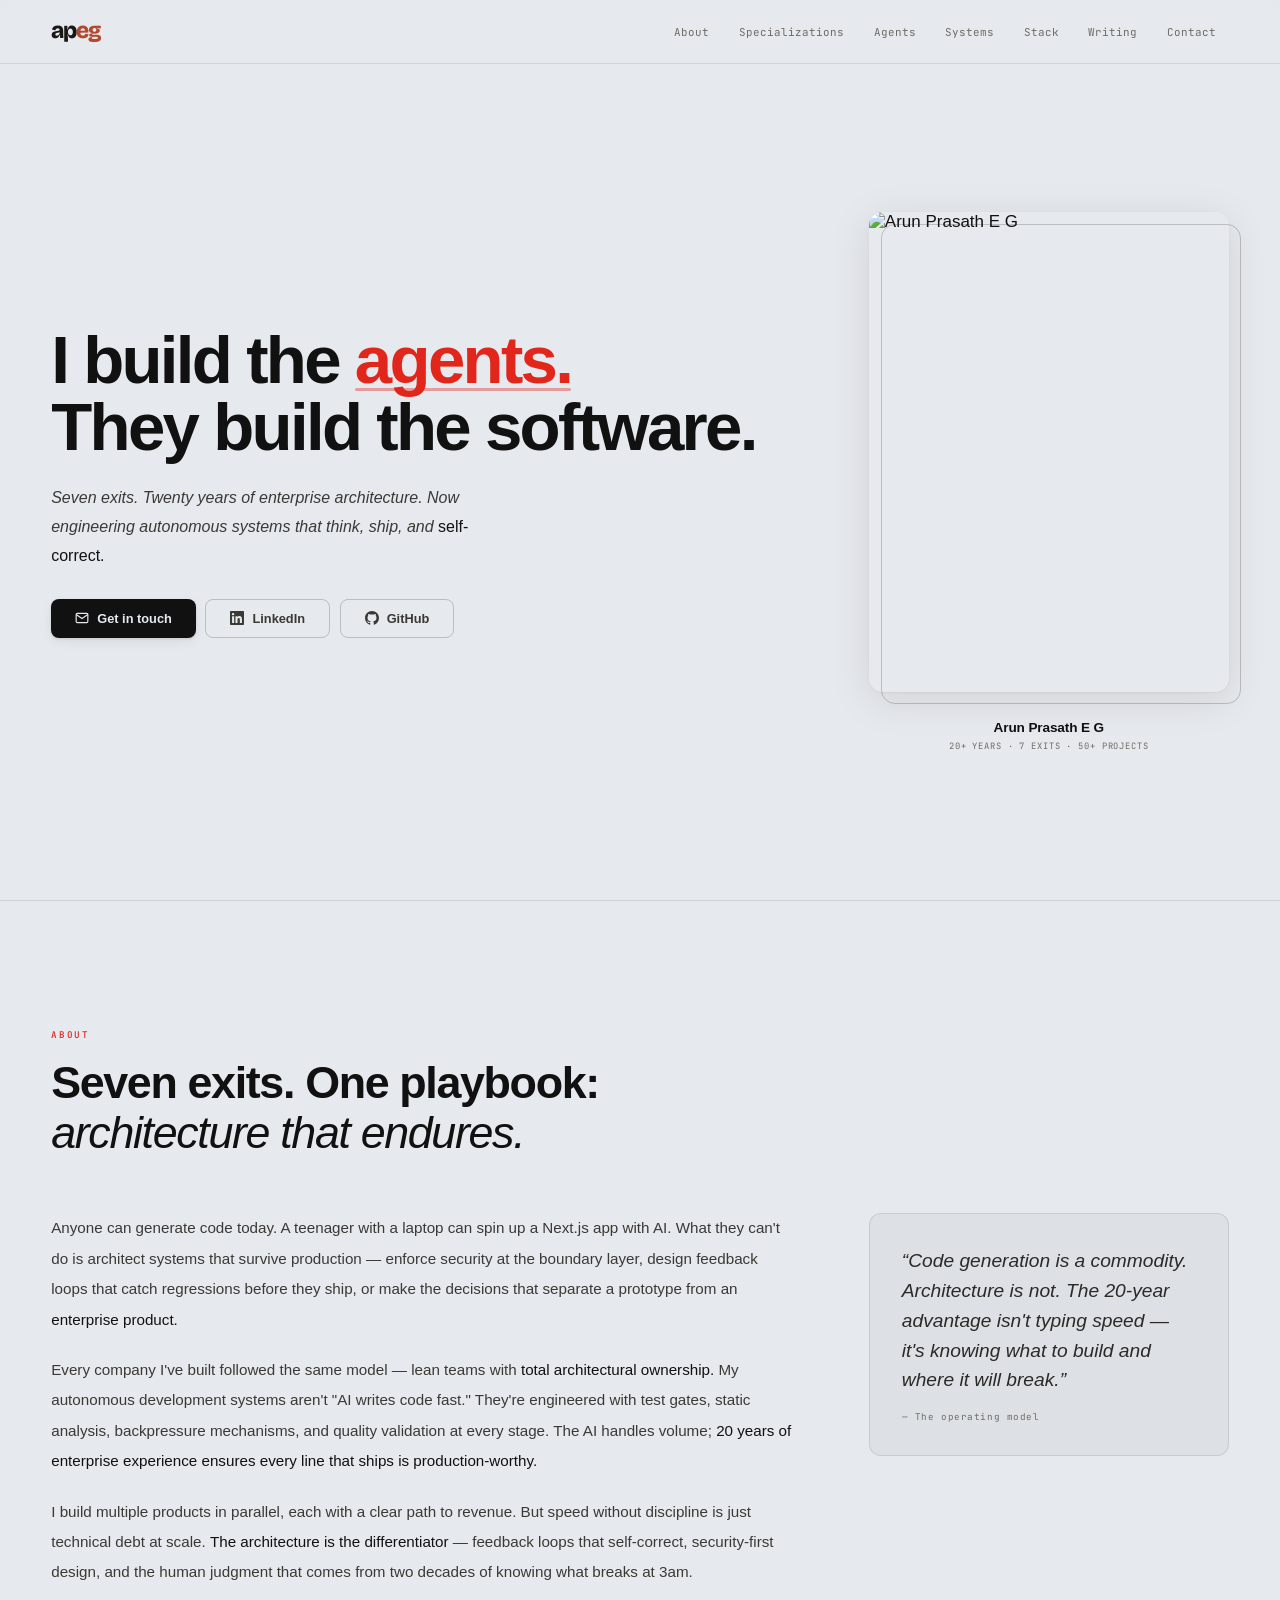
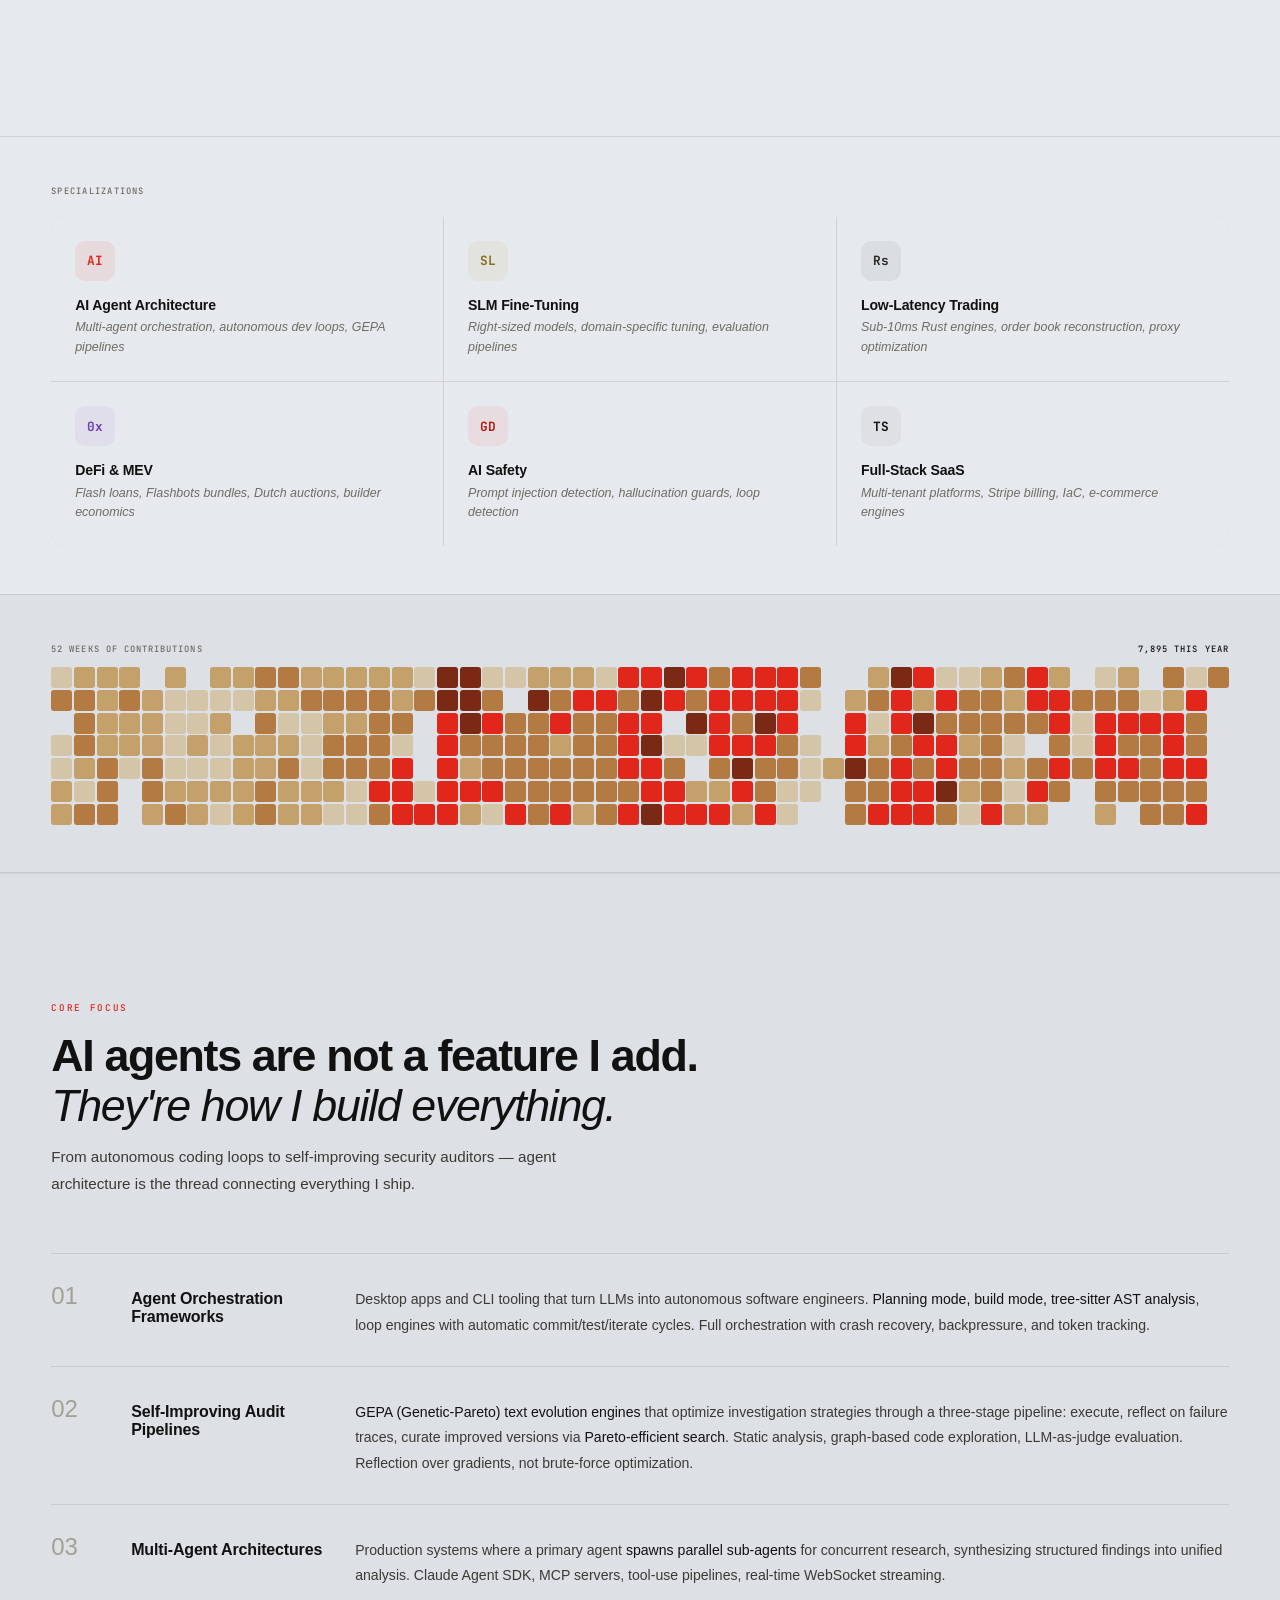
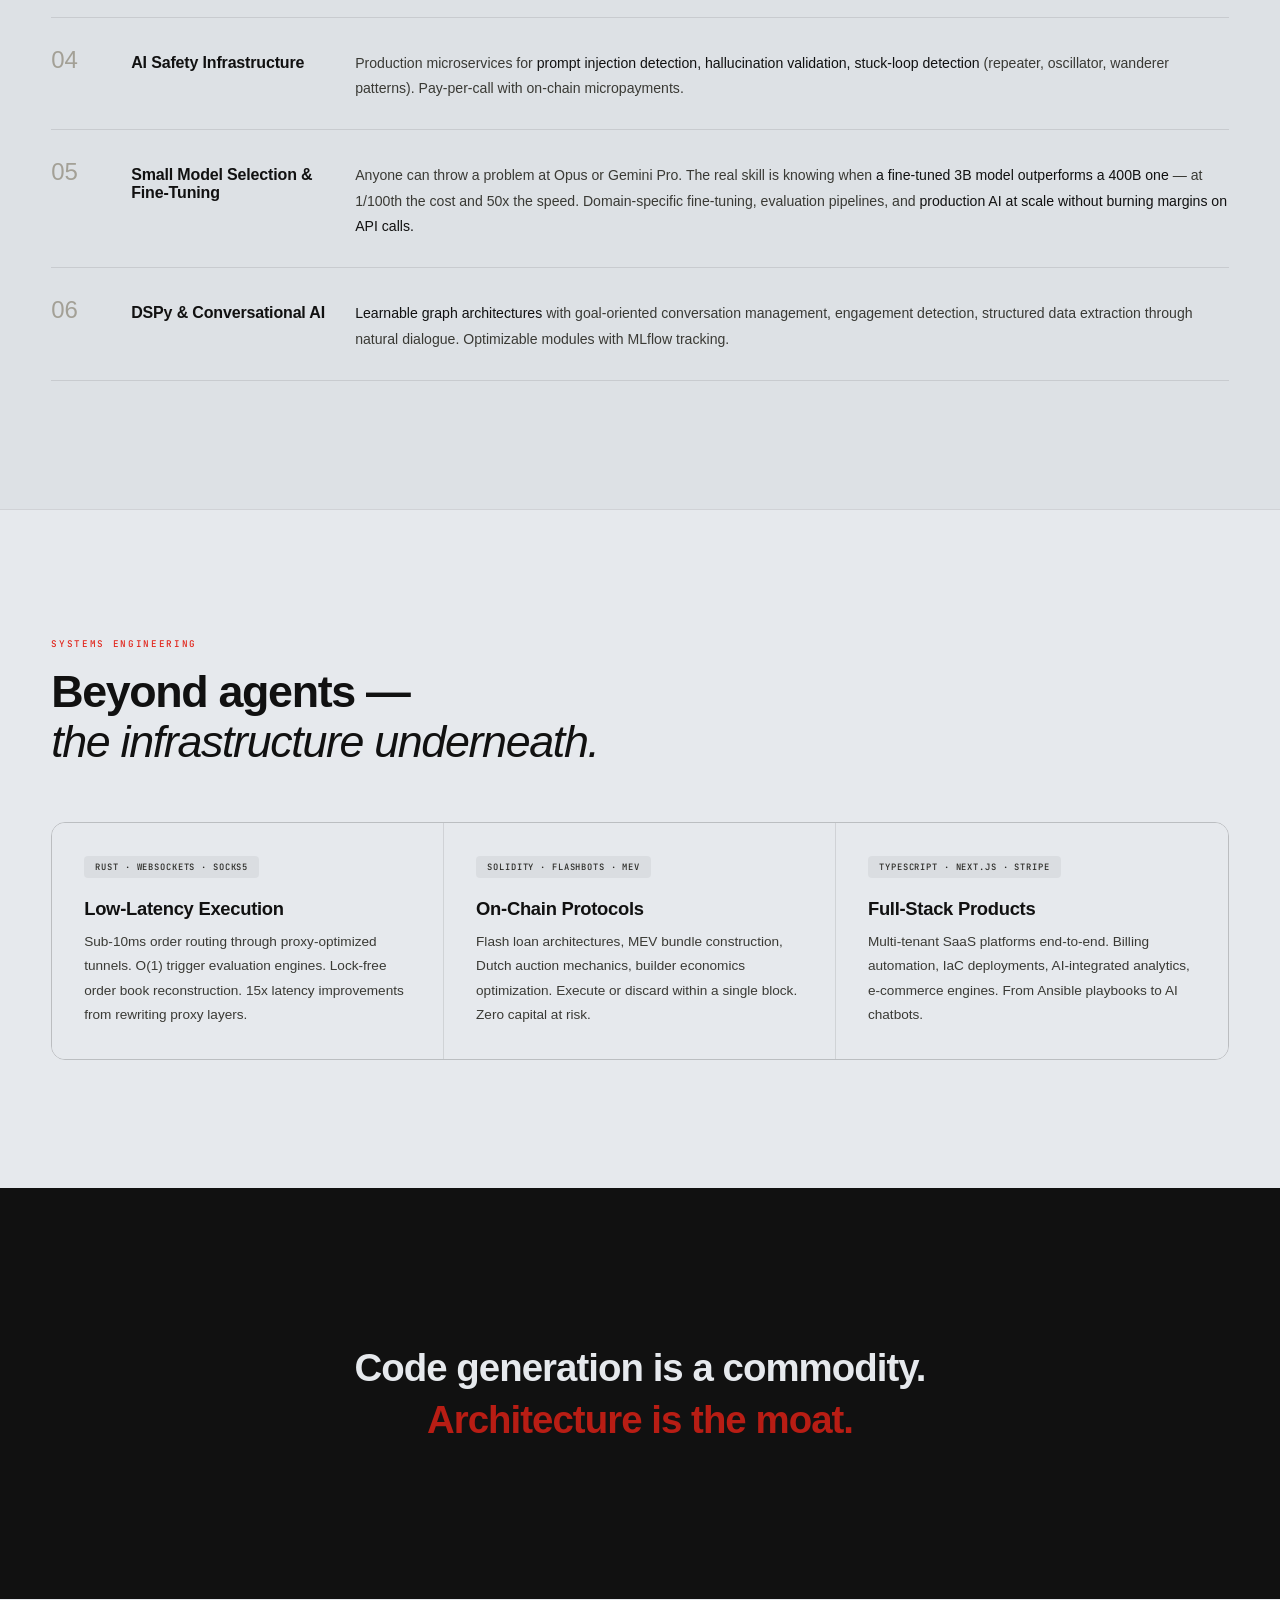
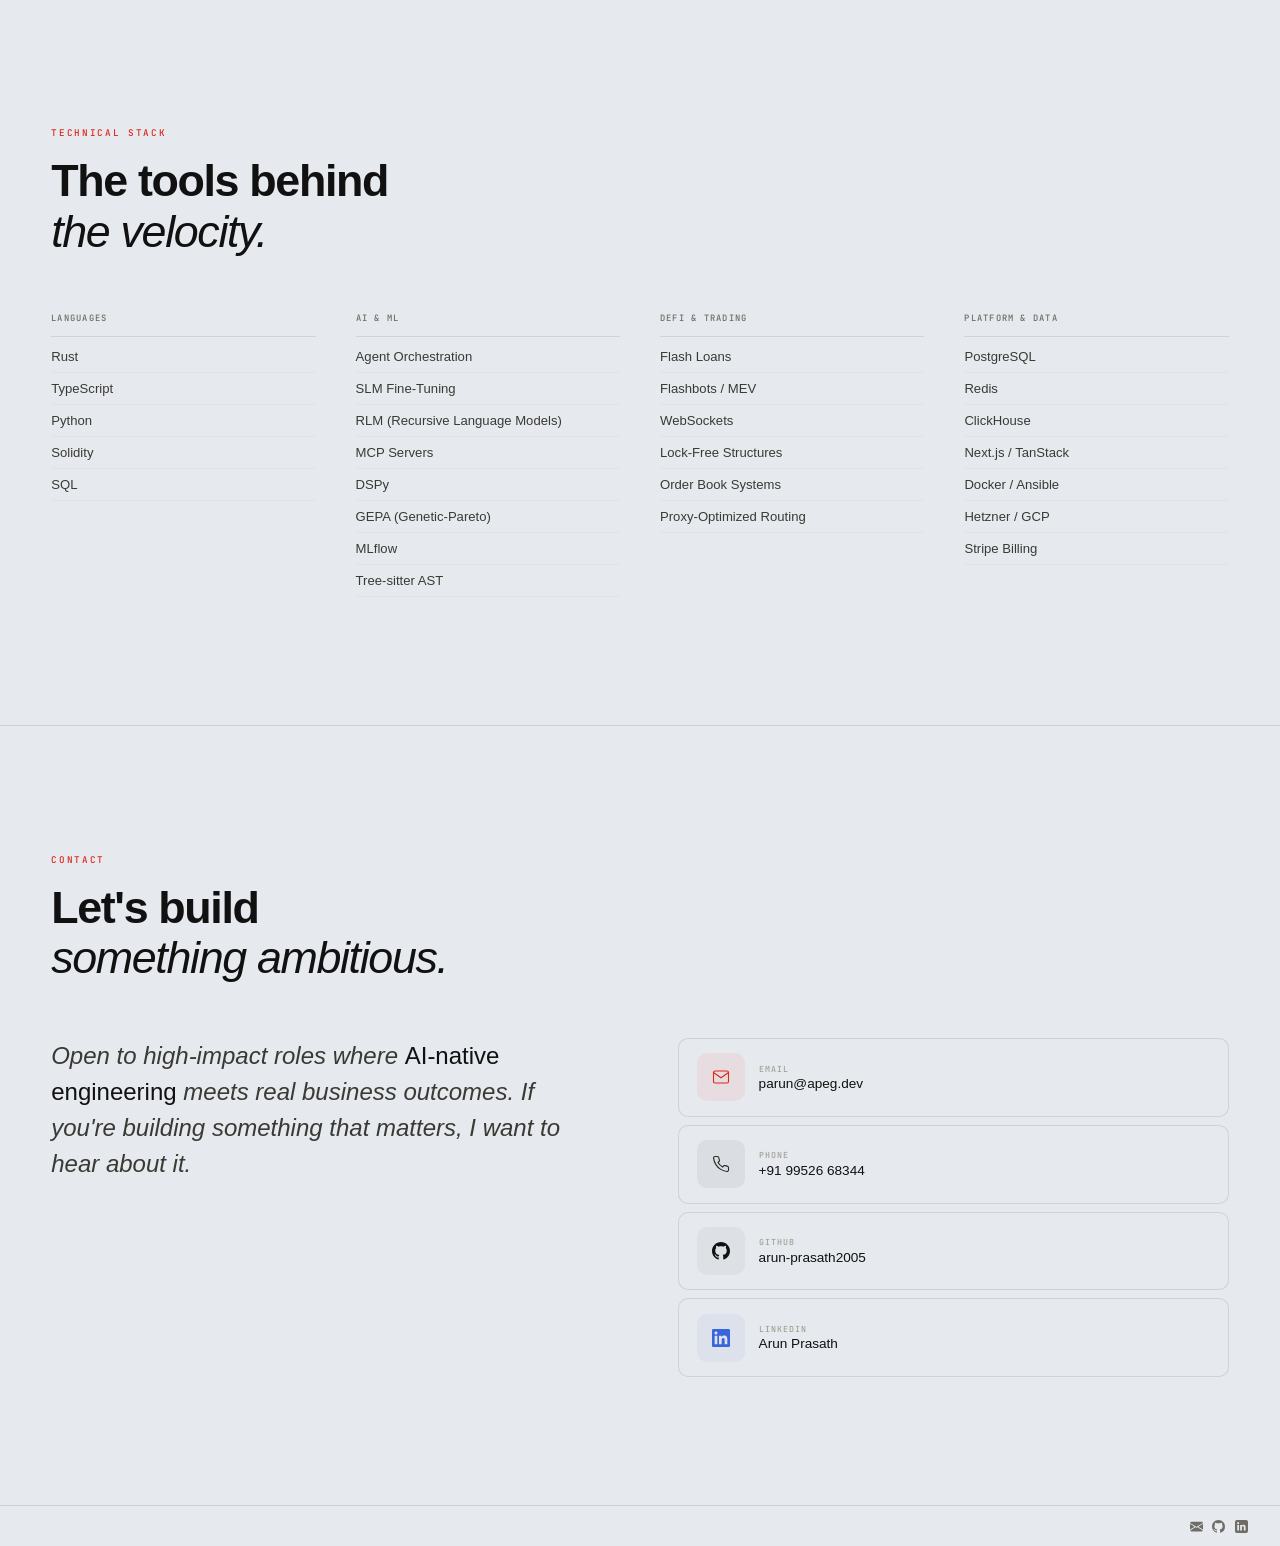
==== commit 3da6d447: "Update contribution graph data [automated]" ====
--- a/index.html
+++ b/index.html
@@ -672,7 +672,7 @@
     <div class="contrib-wrap" id="contrib">
       <div class="contrib-label">
         <span>52 weeks of contributions</span>
-        <span class="total">7,875 this year</span>
+        <span class="total">7,895 this year</span>
       </div>
       <div class="contrib-graph" id="contribGraph"></div>
     </div>
@@ -855,8 +855,8 @@
 <script>
 // Contribution graph
 (function(){
-const dates=["2025-08-31","2025-09-01","2025-09-02","2025-09-03","2025-09-04","2025-09-05","2025-09-06","2025-09-07","2025-09-08","2025-09-09","2025-09-10","2025-09-11","2025-09-12","2025-09-13","2025-09-14","2025-09-15","2025-09-16","2025-09-17","2025-09-18","2025-09-19","2025-09-20","2025-09-21","2025-09-22","2025-09-23","2025-09-24","2025-09-25","2025-09-26","2025-09-27","2025-09-28","2025-09-29","2025-09-30","2025-10-01","2025-10-02","2025-10-03","2025-10-04","2025-10-05","2025-10-06","2025-10-07","2025-10-08","2025-10-09","2025-10-10","2025-10-11","2025-10-12","2025-10-13","2025-10-14","2025-10-15","2025-10-16","2025-10-17","2025-10-18","2025-10-19","2025-10-20","2025-10-21","2025-10-22","2025-10-23","2025-10-24","2025-10-25","2025-10-26","2025-10-27","2025-10-28","2025-10-29","2025-10-30","2025-10-31","2025-11-01","2025-11-02","2025-11-03","2025-11-04","2025-11-05","2025-11-06","2025-11-07","2025-11-08","2025-11-09","2025-11-10","2025-11-11","2025-11-12","2025-11-13","2025-11-14","2025-11-15","2025-11-16","2025-11-17","2025-11-18","2025-11-19","2025-11-20","2025-11-21","2025-11-22","2025-11-23","2025-11-24","2025-11-25","2025-11-26","2025-11-27","2025-11-28","2025-11-29","2025-11-30","2025-12-01","2025-12-02","2025-12-03","2025-12-04","2025-12-05","2025-12-06","2025-12-07","2025-12-08","2025-12-09","2025-12-10","2025-12-11","2025-12-12","2025-12-13","2025-12-14","2025-12-15","2025-12-16","2025-12-17","2025-12-18","2025-12-19","2025-12-20","2025-12-21","2025-12-22","2025-12-23","2025-12-24","2025-12-25","2025-12-26","2025-12-27","2025-12-28","2025-12-29","2025-12-30","2025-12-31","2026-01-01","2026-01-02","2026-01-03","2026-01-04","2026-01-05","2026-01-06","2026-01-07","2026-01-08","2026-01-09","2026-01-10","2026-01-11","2026-01-12","2026-01-13","2026-01-14","2026-01-15","2026-01-16","2026-01-17","2026-01-18","2026-01-19","2026-01-20","2026-01-21","2026-01-22","2026-01-23","2026-01-24","2026-01-25","2026-01-26","2026-01-27","2026-01-28","2026-01-29","2026-01-30","2026-01-31","2026-02-01","2026-02-02","2026-02-03","2026-02-04","2026-02-05","2026-02-06","2026-02-07","2026-02-08","2026-02-09","2026-02-10","2026-02-11","2026-02-12","2026-02-13","2026-02-14","2026-02-15","2026-02-16","2026-02-17","2026-02-18","2026-02-19","2026-02-20","2026-02-21","2026-02-22","2026-02-23","2026-02-24","2026-02-25","2026-02-26","2026-02-27","2026-02-28","2026-03-01","2026-03-02","2026-03-03","2026-03-04","2026-03-05","2026-03-06","2026-03-07","2026-03-08","2026-03-09","2026-03-10","2026-03-11","2026-03-12","2026-03-13","2026-03-14","2026-03-15","2026-03-16","2026-03-17","2026-03-18","2026-03-19","2026-03-20","2026-03-21","2026-03-22","2026-03-23","2026-03-24","2026-03-25","2026-03-26","2026-03-27","2026-03-28","2026-03-29","2026-03-30","2026-03-31","2026-04-01","2026-04-02","2026-04-03","2026-04-04","2026-04-05","2026-04-06","2026-04-07","2026-04-08","2026-04-09","2026-04-10","2026-04-11","2026-04-12","2026-04-13","2026-04-14","2026-04-15","2026-04-16","2026-04-17","2026-04-18","2026-04-19","2026-04-20","2026-04-21","2026-04-22","2026-04-23","2026-04-24","2026-04-25","2026-04-26","2026-04-27","2026-04-28","2026-04-29","2026-04-30","2026-05-01","2026-05-02","2026-05-03","2026-05-04","2026-05-05","2026-05-06","2026-05-07","2026-05-08","2026-05-09","2026-05-10","2026-05-11","2026-05-12","2026-05-13","2026-05-14","2026-05-15","2026-05-16","2026-05-17","2026-05-18","2026-05-19","2026-05-20","2026-05-21","2026-05-22","2026-05-23","2026-05-24","2026-05-25","2026-05-26","2026-05-27","2026-05-28","2026-05-29","2026-05-30","2026-05-31","2026-06-01","2026-06-02","2026-06-03","2026-06-04","2026-06-05","2026-06-06","2026-06-07","2026-06-08","2026-06-09","2026-06-10","2026-06-11","2026-06-12","2026-06-13","2026-06-14","2026-06-15","2026-06-16","2026-06-17","2026-06-18","2026-06-19","2026-06-20","2026-06-21","2026-06-22","2026-06-23","2026-06-24","2026-06-25","2026-06-26","2026-06-27","2026-06-28","2026-06-29","2026-06-30","2026-07-01","2026-07-02","2026-07-03","2026-07-04","2026-07-05","2026-07-06","2026-07-07","2026-07-08","2026-07-09","2026-07-10","2026-07-11","2026-07-12","2026-07-13","2026-07-14","2026-07-15","2026-07-16","2026-07-17","2026-07-18","2026-07-19","2026-07-20","2026-07-21","2026-07-22","2026-07-23","2026-07-24","2026-07-25","2026-07-26","2026-07-27","2026-07-28","2026-07-29","2026-07-30","2026-07-31","2026-08-01","2026-08-02","2026-08-03","2026-08-04","2026-08-05","2026-08-06","2026-08-07","2026-08-08","2026-08-09","2026-08-10","2026-08-11","2026-08-12","2026-08-13","2026-08-14","2026-08-15","2026-08-16","2026-08-17","2026-08-18","2026-08-19","2026-08-20","2026-08-21","2026-08-22","2026-08-23","2026-08-24","2026-08-25","2026-08-26","2026-08-27","2026-08-28","2026-08-29"];
-const data=[5,7,3,3,5,0,1,3,19,0,1,3,6,11,6,13,13,25,6,4,16,7,6,8,12,17,29,25,12,17,10,8,2,0,0,0,12,10,5,20,23,6,6,4,2,4,1,5,15,0,3,1,7,1,6,9,5,4,10,3,4,8,1,11,1,0,5,7,7,9,14,7,20,9,5,14,19,15,10,2,8,14,5,7,9,19,1,3,3,5,9,8,14,8,24,15,10,1,10,13,12,19,15,3,4,7,14,28,24,26,42,16,6,8,14,2,42,33,32,1,14,0,0,0,1,47,71,69,58,44,35,41,41,69,120,63,29,7,34,6,3,28,38,20,19,37,4,1,0,19,18,24,21,47,7,121,23,18,27,23,26,10,17,46,9,26,13,37,10,39,28,15,15,21,12,3,32,17,19,14,22,23,36,25,38,35,49,26,33,36,94,39,79,44,44,125,85,55,0,3,14,42,32,35,22,80,3,0,7,43,30,56,42,47,22,10,33,36,32,24,55,91,37,5,54,43,114,51,21,25,46,41,44,42,26,22,4,4,27,2,0,4,1,1,0,0,0,0,0,5,0,0,0,10,38,34,64,14,22,10,23,2,8,26,28,37,66,55,54,16,48,48,58,35,10,66,31,21,47,48,3,48,23,53,39,68,15,3,23,29,8,14,12,2,6,22,22,15,22,20,32,14,10,18,1,6,2,6,58,46,25,0,25,35,12,5,39,43,21,43,27,0,0,18,2,1,22,0,0,2,18,38,40,40,27,9,9,19,32,28,52,26,0,0,2,40,15,24,26,25,28,10,36,46,52,27,21,1,46,27,23,34,27,43];
+const dates=["2025-09-07","2025-09-08","2025-09-09","2025-09-10","2025-09-11","2025-09-12","2025-09-13","2025-09-14","2025-09-15","2025-09-16","2025-09-17","2025-09-18","2025-09-19","2025-09-20","2025-09-21","2025-09-22","2025-09-23","2025-09-24","2025-09-25","2025-09-26","2025-09-27","2025-09-28","2025-09-29","2025-09-30","2025-10-01","2025-10-02","2025-10-03","2025-10-04","2025-10-05","2025-10-06","2025-10-07","2025-10-08","2025-10-09","2025-10-10","2025-10-11","2025-10-12","2025-10-13","2025-10-14","2025-10-15","2025-10-16","2025-10-17","2025-10-18","2025-10-19","2025-10-20","2025-10-21","2025-10-22","2025-10-23","2025-10-24","2025-10-25","2025-10-26","2025-10-27","2025-10-28","2025-10-29","2025-10-30","2025-10-31","2025-11-01","2025-11-02","2025-11-03","2025-11-04","2025-11-05","2025-11-06","2025-11-07","2025-11-08","2025-11-09","2025-11-10","2025-11-11","2025-11-12","2025-11-13","2025-11-14","2025-11-15","2025-11-16","2025-11-17","2025-11-18","2025-11-19","2025-11-20","2025-11-21","2025-11-22","2025-11-23","2025-11-24","2025-11-25","2025-11-26","2025-11-27","2025-11-28","2025-11-29","2025-11-30","2025-12-01","2025-12-02","2025-12-03","2025-12-04","2025-12-05","2025-12-06","2025-12-07","2025-12-08","2025-12-09","2025-12-10","2025-12-11","2025-12-12","2025-12-13","2025-12-14","2025-12-15","2025-12-16","2025-12-17","2025-12-18","2025-12-19","2025-12-20","2025-12-21","2025-12-22","2025-12-23","2025-12-24","2025-12-25","2025-12-26","2025-12-27","2025-12-28","2025-12-29","2025-12-30","2025-12-31","2026-01-01","2026-01-02","2026-01-03","2026-01-04","2026-01-05","2026-01-06","2026-01-07","2026-01-08","2026-01-09","2026-01-10","2026-01-11","2026-01-12","2026-01-13","2026-01-14","2026-01-15","2026-01-16","2026-01-17","2026-01-18","2026-01-19","2026-01-20","2026-01-21","2026-01-22","2026-01-23","2026-01-24","2026-01-25","2026-01-26","2026-01-27","2026-01-28","2026-01-29","2026-01-30","2026-01-31","2026-02-01","2026-02-02","2026-02-03","2026-02-04","2026-02-05","2026-02-06","2026-02-07","2026-02-08","2026-02-09","2026-02-10","2026-02-11","2026-02-12","2026-02-13","2026-02-14","2026-02-15","2026-02-16","2026-02-17","2026-02-18","2026-02-19","2026-02-20","2026-02-21","2026-02-22","2026-02-23","2026-02-24","2026-02-25","2026-02-26","2026-02-27","2026-02-28","2026-03-01","2026-03-02","2026-03-03","2026-03-04","2026-03-05","2026-03-06","2026-03-07","2026-03-08","2026-03-09","2026-03-10","2026-03-11","2026-03-12","2026-03-13","2026-03-14","2026-03-15","2026-03-16","2026-03-17","2026-03-18","2026-03-19","2026-03-20","2026-03-21","2026-03-22","2026-03-23","2026-03-24","2026-03-25","2026-03-26","2026-03-27","2026-03-28","2026-03-29","2026-03-30","2026-03-31","2026-04-01","2026-04-02","2026-04-03","2026-04-04","2026-04-05","2026-04-06","2026-04-07","2026-04-08","2026-04-09","2026-04-10","2026-04-11","2026-04-12","2026-04-13","2026-04-14","2026-04-15","2026-04-16","2026-04-17","2026-04-18","2026-04-19","2026-04-20","2026-04-21","2026-04-22","2026-04-23","2026-04-24","2026-04-25","2026-04-26","2026-04-27","2026-04-28","2026-04-29","2026-04-30","2026-05-01","2026-05-02","2026-05-03","2026-05-04","2026-05-05","2026-05-06","2026-05-07","2026-05-08","2026-05-09","2026-05-10","2026-05-11","2026-05-12","2026-05-13","2026-05-14","2026-05-15","2026-05-16","2026-05-17","2026-05-18","2026-05-19","2026-05-20","2026-05-21","2026-05-22","2026-05-23","2026-05-24","2026-05-25","2026-05-26","2026-05-27","2026-05-28","2026-05-29","2026-05-30","2026-05-31","2026-06-01","2026-06-02","2026-06-03","2026-06-04","2026-06-05","2026-06-06","2026-06-07","2026-06-08","2026-06-09","2026-06-10","2026-06-11","2026-06-12","2026-06-13","2026-06-14","2026-06-15","2026-06-16","2026-06-17","2026-06-18","2026-06-19","2026-06-20","2026-06-21","2026-06-22","2026-06-23","2026-06-24","2026-06-25","2026-06-26","2026-06-27","2026-06-28","2026-06-29","2026-06-30","2026-07-01","2026-07-02","2026-07-03","2026-07-04","2026-07-05","2026-07-06","2026-07-07","2026-07-08","2026-07-09","2026-07-10","2026-07-11","2026-07-12","2026-07-13","2026-07-14","2026-07-15","2026-07-16","2026-07-17","2026-07-18","2026-07-19","2026-07-20","2026-07-21","2026-07-22","2026-07-23","2026-07-24","2026-07-25","2026-07-26","2026-07-27","2026-07-28","2026-07-29","2026-07-30","2026-07-31","2026-08-01","2026-08-02","2026-08-03","2026-08-04","2026-08-05","2026-08-06","2026-08-07","2026-08-08","2026-08-09","2026-08-10","2026-08-11","2026-08-12","2026-08-13","2026-08-14","2026-08-15","2026-08-16","2026-08-17","2026-08-18","2026-08-19","2026-08-20","2026-08-21","2026-08-22","2026-08-23","2026-08-24","2026-08-25","2026-08-26","2026-08-27","2026-08-28","2026-08-29","2026-08-30"];
+const data=[3,19,0,1,3,6,11,6,13,13,25,6,4,16,7,6,8,12,17,29,25,12,17,10,8,2,0,0,0,12,10,5,20,23,6,6,4,2,4,1,5,15,0,3,1,7,1,6,9,5,4,10,3,4,8,1,11,1,0,5,7,7,9,14,7,20,9,5,14,19,15,10,2,8,14,5,7,9,19,1,3,3,5,9,8,14,8,24,15,10,1,10,13,12,19,15,3,4,7,14,28,24,26,42,16,6,8,14,2,42,33,32,1,14,0,0,0,1,47,71,69,58,44,35,41,41,69,120,63,29,7,34,6,3,28,38,20,19,37,4,1,0,19,18,24,21,47,7,121,23,18,27,23,26,10,17,46,9,26,13,37,10,39,28,15,15,21,12,3,32,17,19,14,22,23,36,25,38,35,49,26,33,36,94,39,79,44,44,125,85,55,0,3,14,42,32,35,22,80,3,0,7,43,30,56,42,47,22,10,33,36,32,24,55,91,37,5,54,43,114,51,21,25,46,41,44,42,26,22,4,4,27,2,0,4,1,1,0,0,0,0,0,5,0,0,0,10,38,34,64,14,22,10,23,2,8,26,28,37,66,55,54,16,48,48,58,35,10,66,31,21,47,48,3,48,23,53,39,68,15,3,23,29,8,14,12,2,6,22,22,15,22,20,32,14,10,18,1,6,2,6,58,46,25,0,25,35,12,5,39,43,21,43,27,0,0,18,2,1,22,0,0,2,18,38,40,40,27,9,9,19,32,28,52,26,0,0,2,40,15,24,26,25,28,10,36,46,52,27,21,1,46,27,23,34,27,48,19];
 const g=document.getElementById('contribGraph');
 if(!g)return;
 const days=['Sun','Mon','Tue','Wed','Thu','Fri','Sat'];
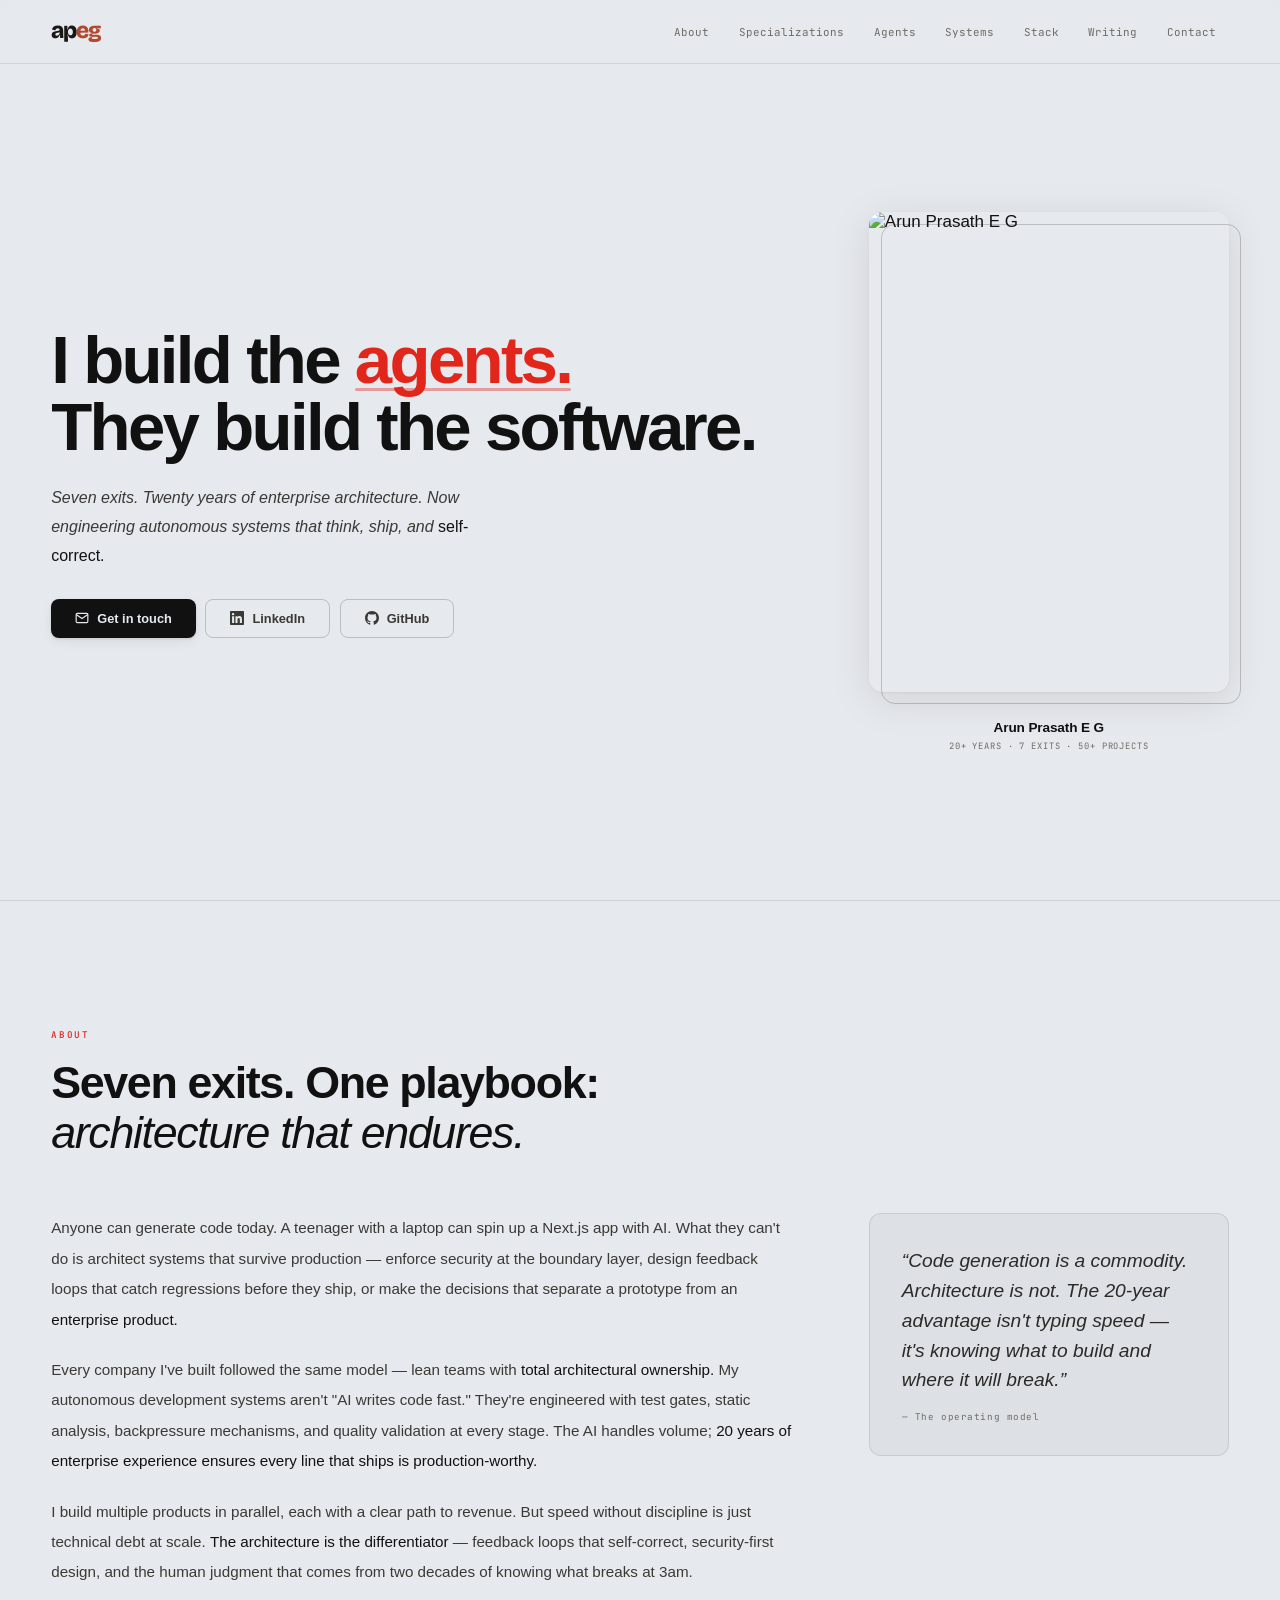
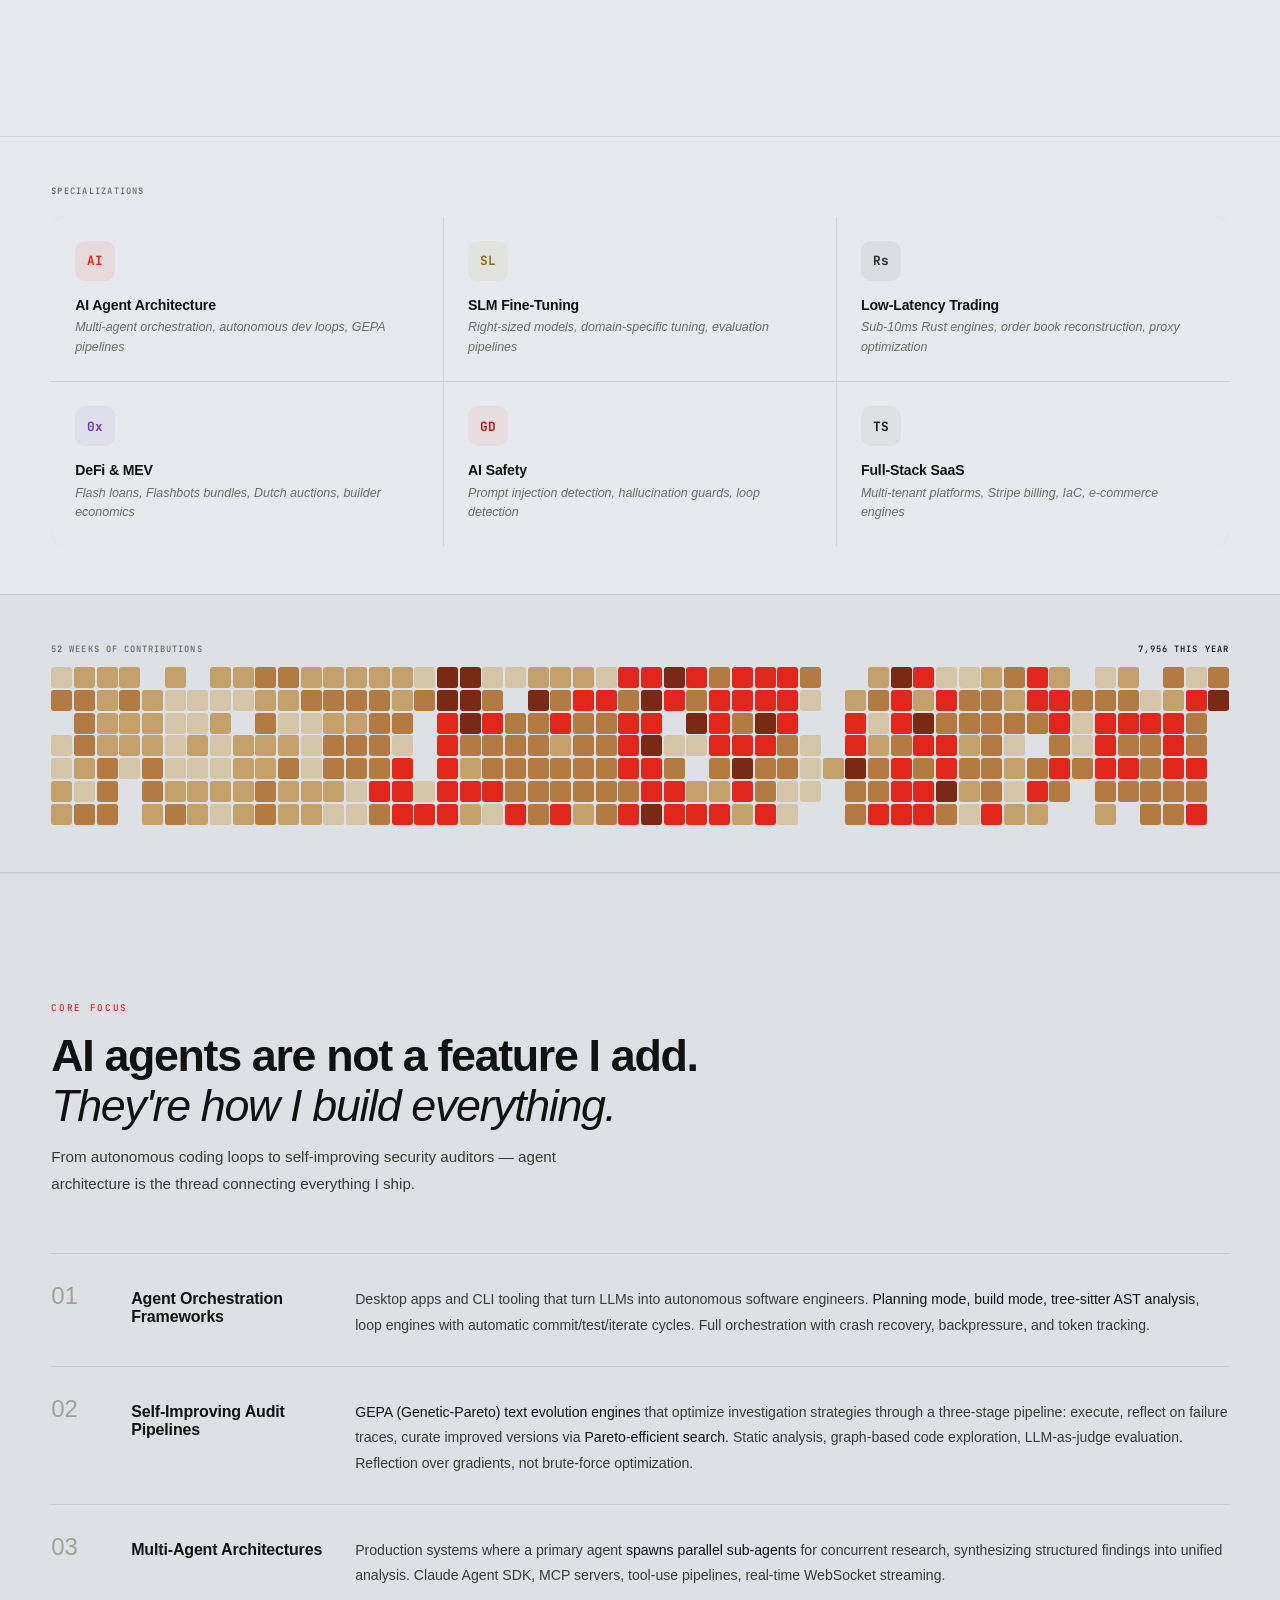
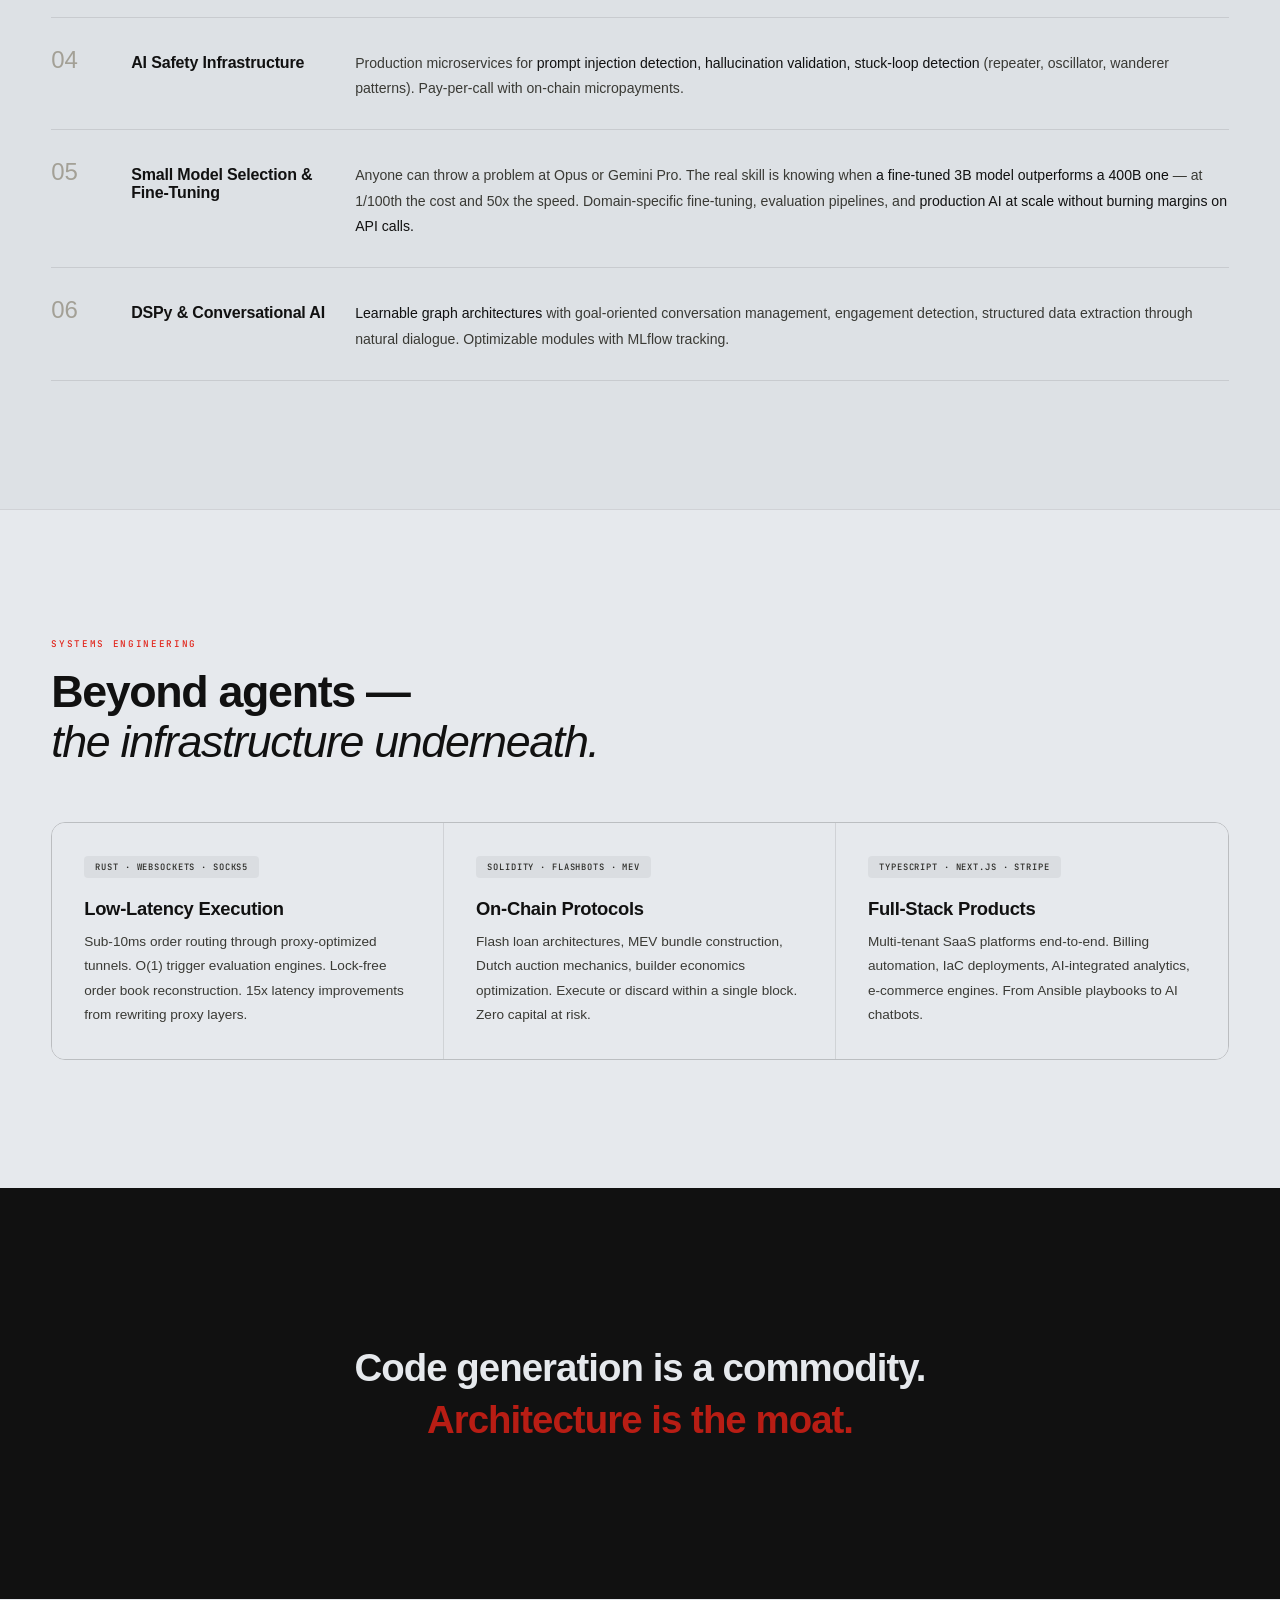
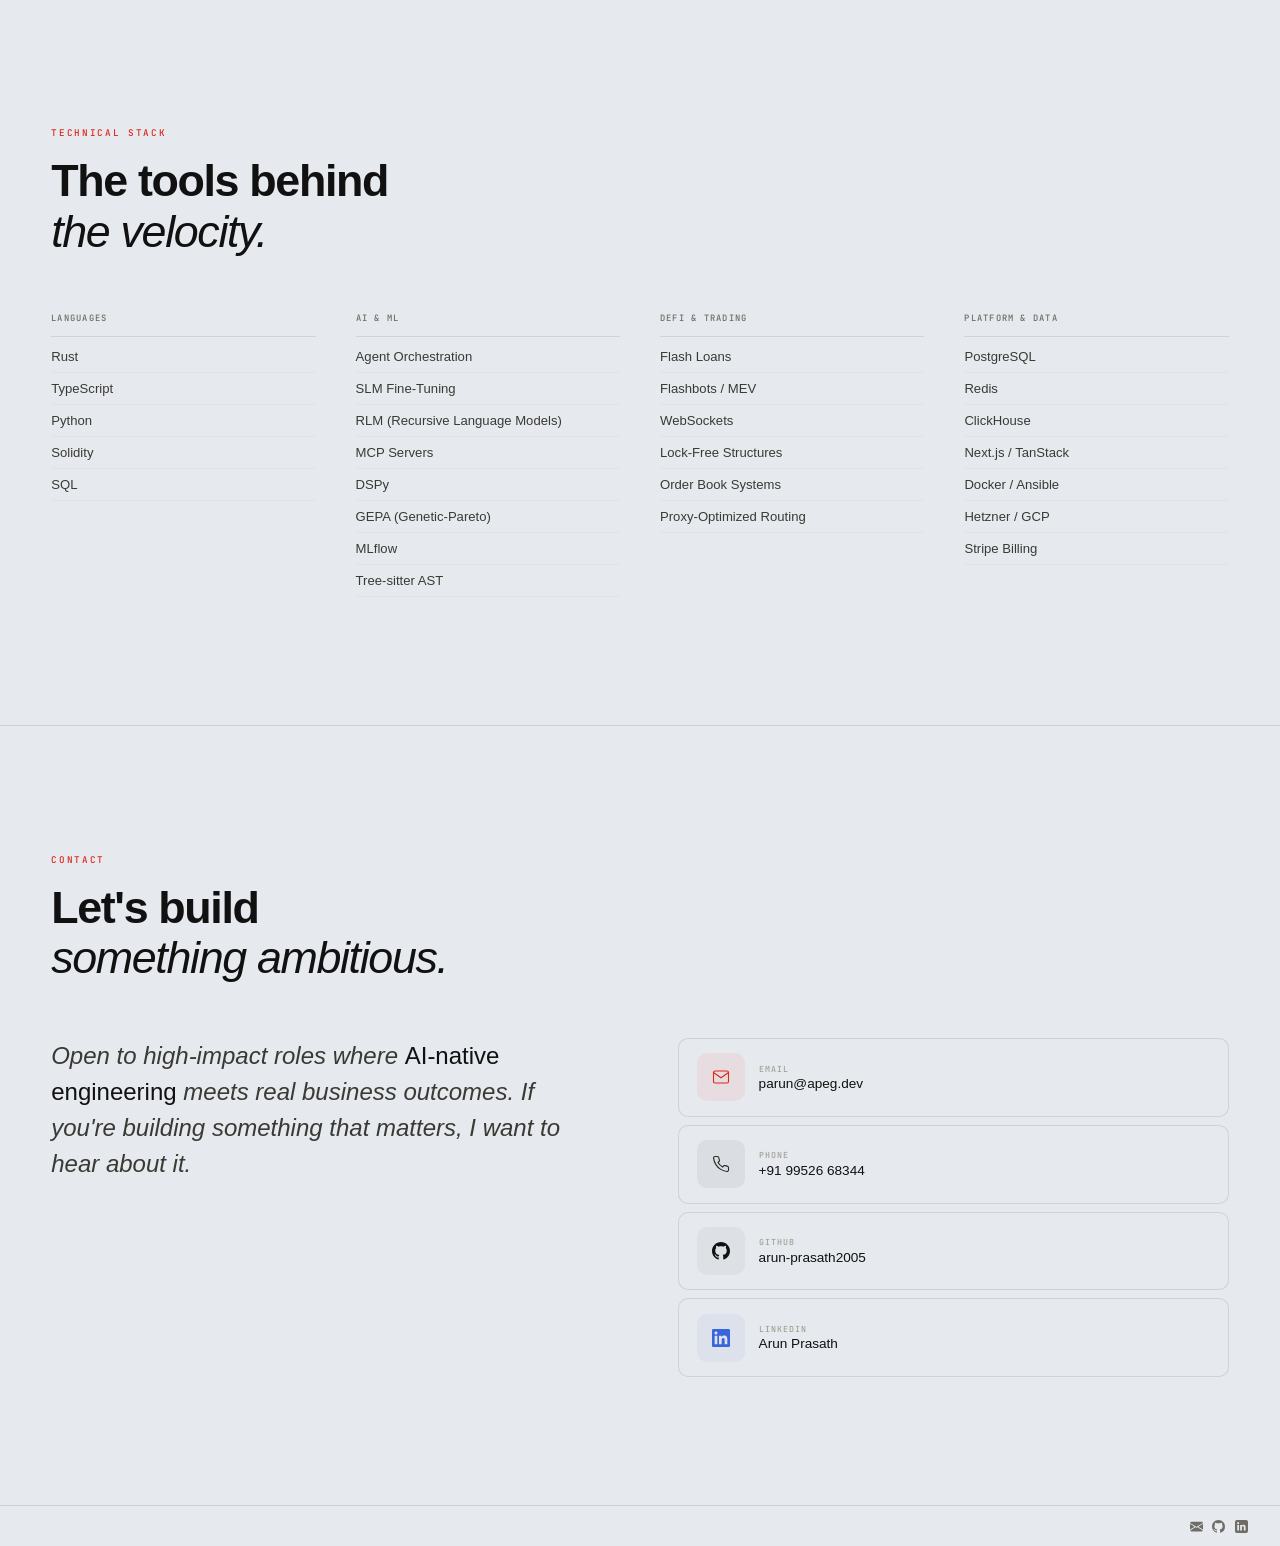
==== commit a453c04f: "Update contribution graph data [automated]" ====
--- a/index.html
+++ b/index.html
@@ -672,7 +672,7 @@
     <div class="contrib-wrap" id="contrib">
       <div class="contrib-label">
         <span>52 weeks of contributions</span>
-        <span class="total">7,895 this year</span>
+        <span class="total">7,956 this year</span>
       </div>
       <div class="contrib-graph" id="contribGraph"></div>
     </div>
@@ -855,8 +855,8 @@
 <script>
 // Contribution graph
 (function(){
-const dates=["2025-09-07","2025-09-08","2025-09-09","2025-09-10","2025-09-11","2025-09-12","2025-09-13","2025-09-14","2025-09-15","2025-09-16","2025-09-17","2025-09-18","2025-09-19","2025-09-20","2025-09-21","2025-09-22","2025-09-23","2025-09-24","2025-09-25","2025-09-26","2025-09-27","2025-09-28","2025-09-29","2025-09-30","2025-10-01","2025-10-02","2025-10-03","2025-10-04","2025-10-05","2025-10-06","2025-10-07","2025-10-08","2025-10-09","2025-10-10","2025-10-11","2025-10-12","2025-10-13","2025-10-14","2025-10-15","2025-10-16","2025-10-17","2025-10-18","2025-10-19","2025-10-20","2025-10-21","2025-10-22","2025-10-23","2025-10-24","2025-10-25","2025-10-26","2025-10-27","2025-10-28","2025-10-29","2025-10-30","2025-10-31","2025-11-01","2025-11-02","2025-11-03","2025-11-04","2025-11-05","2025-11-06","2025-11-07","2025-11-08","2025-11-09","2025-11-10","2025-11-11","2025-11-12","2025-11-13","2025-11-14","2025-11-15","2025-11-16","2025-11-17","2025-11-18","2025-11-19","2025-11-20","2025-11-21","2025-11-22","2025-11-23","2025-11-24","2025-11-25","2025-11-26","2025-11-27","2025-11-28","2025-11-29","2025-11-30","2025-12-01","2025-12-02","2025-12-03","2025-12-04","2025-12-05","2025-12-06","2025-12-07","2025-12-08","2025-12-09","2025-12-10","2025-12-11","2025-12-12","2025-12-13","2025-12-14","2025-12-15","2025-12-16","2025-12-17","2025-12-18","2025-12-19","2025-12-20","2025-12-21","2025-12-22","2025-12-23","2025-12-24","2025-12-25","2025-12-26","2025-12-27","2025-12-28","2025-12-29","2025-12-30","2025-12-31","2026-01-01","2026-01-02","2026-01-03","2026-01-04","2026-01-05","2026-01-06","2026-01-07","2026-01-08","2026-01-09","2026-01-10","2026-01-11","2026-01-12","2026-01-13","2026-01-14","2026-01-15","2026-01-16","2026-01-17","2026-01-18","2026-01-19","2026-01-20","2026-01-21","2026-01-22","2026-01-23","2026-01-24","2026-01-25","2026-01-26","2026-01-27","2026-01-28","2026-01-29","2026-01-30","2026-01-31","2026-02-01","2026-02-02","2026-02-03","2026-02-04","2026-02-05","2026-02-06","2026-02-07","2026-02-08","2026-02-09","2026-02-10","2026-02-11","2026-02-12","2026-02-13","2026-02-14","2026-02-15","2026-02-16","2026-02-17","2026-02-18","2026-02-19","2026-02-20","2026-02-21","2026-02-22","2026-02-23","2026-02-24","2026-02-25","2026-02-26","2026-02-27","2026-02-28","2026-03-01","2026-03-02","2026-03-03","2026-03-04","2026-03-05","2026-03-06","2026-03-07","2026-03-08","2026-03-09","2026-03-10","2026-03-11","2026-03-12","2026-03-13","2026-03-14","2026-03-15","2026-03-16","2026-03-17","2026-03-18","2026-03-19","2026-03-20","2026-03-21","2026-03-22","2026-03-23","2026-03-24","2026-03-25","2026-03-26","2026-03-27","2026-03-28","2026-03-29","2026-03-30","2026-03-31","2026-04-01","2026-04-02","2026-04-03","2026-04-04","2026-04-05","2026-04-06","2026-04-07","2026-04-08","2026-04-09","2026-04-10","2026-04-11","2026-04-12","2026-04-13","2026-04-14","2026-04-15","2026-04-16","2026-04-17","2026-04-18","2026-04-19","2026-04-20","2026-04-21","2026-04-22","2026-04-23","2026-04-24","2026-04-25","2026-04-26","2026-04-27","2026-04-28","2026-04-29","2026-04-30","2026-05-01","2026-05-02","2026-05-03","2026-05-04","2026-05-05","2026-05-06","2026-05-07","2026-05-08","2026-05-09","2026-05-10","2026-05-11","2026-05-12","2026-05-13","2026-05-14","2026-05-15","2026-05-16","2026-05-17","2026-05-18","2026-05-19","2026-05-20","2026-05-21","2026-05-22","2026-05-23","2026-05-24","2026-05-25","2026-05-26","2026-05-27","2026-05-28","2026-05-29","2026-05-30","2026-05-31","2026-06-01","2026-06-02","2026-06-03","2026-06-04","2026-06-05","2026-06-06","2026-06-07","2026-06-08","2026-06-09","2026-06-10","2026-06-11","2026-06-12","2026-06-13","2026-06-14","2026-06-15","2026-06-16","2026-06-17","2026-06-18","2026-06-19","2026-06-20","2026-06-21","2026-06-22","2026-06-23","2026-06-24","2026-06-25","2026-06-26","2026-06-27","2026-06-28","2026-06-29","2026-06-30","2026-07-01","2026-07-02","2026-07-03","2026-07-04","2026-07-05","2026-07-06","2026-07-07","2026-07-08","2026-07-09","2026-07-10","2026-07-11","2026-07-12","2026-07-13","2026-07-14","2026-07-15","2026-07-16","2026-07-17","2026-07-18","2026-07-19","2026-07-20","2026-07-21","2026-07-22","2026-07-23","2026-07-24","2026-07-25","2026-07-26","2026-07-27","2026-07-28","2026-07-29","2026-07-30","2026-07-31","2026-08-01","2026-08-02","2026-08-03","2026-08-04","2026-08-05","2026-08-06","2026-08-07","2026-08-08","2026-08-09","2026-08-10","2026-08-11","2026-08-12","2026-08-13","2026-08-14","2026-08-15","2026-08-16","2026-08-17","2026-08-18","2026-08-19","2026-08-20","2026-08-21","2026-08-22","2026-08-23","2026-08-24","2026-08-25","2026-08-26","2026-08-27","2026-08-28","2026-08-29","2026-08-30"];
-const data=[3,19,0,1,3,6,11,6,13,13,25,6,4,16,7,6,8,12,17,29,25,12,17,10,8,2,0,0,0,12,10,5,20,23,6,6,4,2,4,1,5,15,0,3,1,7,1,6,9,5,4,10,3,4,8,1,11,1,0,5,7,7,9,14,7,20,9,5,14,19,15,10,2,8,14,5,7,9,19,1,3,3,5,9,8,14,8,24,15,10,1,10,13,12,19,15,3,4,7,14,28,24,26,42,16,6,8,14,2,42,33,32,1,14,0,0,0,1,47,71,69,58,44,35,41,41,69,120,63,29,7,34,6,3,28,38,20,19,37,4,1,0,19,18,24,21,47,7,121,23,18,27,23,26,10,17,46,9,26,13,37,10,39,28,15,15,21,12,3,32,17,19,14,22,23,36,25,38,35,49,26,33,36,94,39,79,44,44,125,85,55,0,3,14,42,32,35,22,80,3,0,7,43,30,56,42,47,22,10,33,36,32,24,55,91,37,5,54,43,114,51,21,25,46,41,44,42,26,22,4,4,27,2,0,4,1,1,0,0,0,0,0,5,0,0,0,10,38,34,64,14,22,10,23,2,8,26,28,37,66,55,54,16,48,48,58,35,10,66,31,21,47,48,3,48,23,53,39,68,15,3,23,29,8,14,12,2,6,22,22,15,22,20,32,14,10,18,1,6,2,6,58,46,25,0,25,35,12,5,39,43,21,43,27,0,0,18,2,1,22,0,0,2,18,38,40,40,27,9,9,19,32,28,52,26,0,0,2,40,15,24,26,25,28,10,36,46,52,27,21,1,46,27,23,34,27,48,19];
+const dates=["2025-09-07","2025-09-08","2025-09-09","2025-09-10","2025-09-11","2025-09-12","2025-09-13","2025-09-14","2025-09-15","2025-09-16","2025-09-17","2025-09-18","2025-09-19","2025-09-20","2025-09-21","2025-09-22","2025-09-23","2025-09-24","2025-09-25","2025-09-26","2025-09-27","2025-09-28","2025-09-29","2025-09-30","2025-10-01","2025-10-02","2025-10-03","2025-10-04","2025-10-05","2025-10-06","2025-10-07","2025-10-08","2025-10-09","2025-10-10","2025-10-11","2025-10-12","2025-10-13","2025-10-14","2025-10-15","2025-10-16","2025-10-17","2025-10-18","2025-10-19","2025-10-20","2025-10-21","2025-10-22","2025-10-23","2025-10-24","2025-10-25","2025-10-26","2025-10-27","2025-10-28","2025-10-29","2025-10-30","2025-10-31","2025-11-01","2025-11-02","2025-11-03","2025-11-04","2025-11-05","2025-11-06","2025-11-07","2025-11-08","2025-11-09","2025-11-10","2025-11-11","2025-11-12","2025-11-13","2025-11-14","2025-11-15","2025-11-16","2025-11-17","2025-11-18","2025-11-19","2025-11-20","2025-11-21","2025-11-22","2025-11-23","2025-11-24","2025-11-25","2025-11-26","2025-11-27","2025-11-28","2025-11-29","2025-11-30","2025-12-01","2025-12-02","2025-12-03","2025-12-04","2025-12-05","2025-12-06","2025-12-07","2025-12-08","2025-12-09","2025-12-10","2025-12-11","2025-12-12","2025-12-13","2025-12-14","2025-12-15","2025-12-16","2025-12-17","2025-12-18","2025-12-19","2025-12-20","2025-12-21","2025-12-22","2025-12-23","2025-12-24","2025-12-25","2025-12-26","2025-12-27","2025-12-28","2025-12-29","2025-12-30","2025-12-31","2026-01-01","2026-01-02","2026-01-03","2026-01-04","2026-01-05","2026-01-06","2026-01-07","2026-01-08","2026-01-09","2026-01-10","2026-01-11","2026-01-12","2026-01-13","2026-01-14","2026-01-15","2026-01-16","2026-01-17","2026-01-18","2026-01-19","2026-01-20","2026-01-21","2026-01-22","2026-01-23","2026-01-24","2026-01-25","2026-01-26","2026-01-27","2026-01-28","2026-01-29","2026-01-30","2026-01-31","2026-02-01","2026-02-02","2026-02-03","2026-02-04","2026-02-05","2026-02-06","2026-02-07","2026-02-08","2026-02-09","2026-02-10","2026-02-11","2026-02-12","2026-02-13","2026-02-14","2026-02-15","2026-02-16","2026-02-17","2026-02-18","2026-02-19","2026-02-20","2026-02-21","2026-02-22","2026-02-23","2026-02-24","2026-02-25","2026-02-26","2026-02-27","2026-02-28","2026-03-01","2026-03-02","2026-03-03","2026-03-04","2026-03-05","2026-03-06","2026-03-07","2026-03-08","2026-03-09","2026-03-10","2026-03-11","2026-03-12","2026-03-13","2026-03-14","2026-03-15","2026-03-16","2026-03-17","2026-03-18","2026-03-19","2026-03-20","2026-03-21","2026-03-22","2026-03-23","2026-03-24","2026-03-25","2026-03-26","2026-03-27","2026-03-28","2026-03-29","2026-03-30","2026-03-31","2026-04-01","2026-04-02","2026-04-03","2026-04-04","2026-04-05","2026-04-06","2026-04-07","2026-04-08","2026-04-09","2026-04-10","2026-04-11","2026-04-12","2026-04-13","2026-04-14","2026-04-15","2026-04-16","2026-04-17","2026-04-18","2026-04-19","2026-04-20","2026-04-21","2026-04-22","2026-04-23","2026-04-24","2026-04-25","2026-04-26","2026-04-27","2026-04-28","2026-04-29","2026-04-30","2026-05-01","2026-05-02","2026-05-03","2026-05-04","2026-05-05","2026-05-06","2026-05-07","2026-05-08","2026-05-09","2026-05-10","2026-05-11","2026-05-12","2026-05-13","2026-05-14","2026-05-15","2026-05-16","2026-05-17","2026-05-18","2026-05-19","2026-05-20","2026-05-21","2026-05-22","2026-05-23","2026-05-24","2026-05-25","2026-05-26","2026-05-27","2026-05-28","2026-05-29","2026-05-30","2026-05-31","2026-06-01","2026-06-02","2026-06-03","2026-06-04","2026-06-05","2026-06-06","2026-06-07","2026-06-08","2026-06-09","2026-06-10","2026-06-11","2026-06-12","2026-06-13","2026-06-14","2026-06-15","2026-06-16","2026-06-17","2026-06-18","2026-06-19","2026-06-20","2026-06-21","2026-06-22","2026-06-23","2026-06-24","2026-06-25","2026-06-26","2026-06-27","2026-06-28","2026-06-29","2026-06-30","2026-07-01","2026-07-02","2026-07-03","2026-07-04","2026-07-05","2026-07-06","2026-07-07","2026-07-08","2026-07-09","2026-07-10","2026-07-11","2026-07-12","2026-07-13","2026-07-14","2026-07-15","2026-07-16","2026-07-17","2026-07-18","2026-07-19","2026-07-20","2026-07-21","2026-07-22","2026-07-23","2026-07-24","2026-07-25","2026-07-26","2026-07-27","2026-07-28","2026-07-29","2026-07-30","2026-07-31","2026-08-01","2026-08-02","2026-08-03","2026-08-04","2026-08-05","2026-08-06","2026-08-07","2026-08-08","2026-08-09","2026-08-10","2026-08-11","2026-08-12","2026-08-13","2026-08-14","2026-08-15","2026-08-16","2026-08-17","2026-08-18","2026-08-19","2026-08-20","2026-08-21","2026-08-22","2026-08-23","2026-08-24","2026-08-25","2026-08-26","2026-08-27","2026-08-28","2026-08-29","2026-08-30","2026-08-31"];
+const data=[3,19,0,1,3,6,11,6,13,13,25,6,4,16,7,6,8,12,17,29,25,12,17,10,8,2,0,0,0,12,10,5,20,23,6,6,4,2,4,1,5,15,0,3,1,7,1,6,9,5,4,10,3,4,8,1,11,1,0,5,7,7,9,14,7,20,9,5,14,19,15,10,2,8,14,5,7,9,19,1,3,3,5,9,8,14,8,24,15,10,1,10,13,12,19,15,3,4,7,14,28,24,26,42,16,6,8,14,2,42,33,32,1,14,0,0,0,1,47,71,69,58,44,35,41,41,69,120,63,29,7,34,6,3,28,38,20,19,37,4,1,0,19,18,24,21,47,7,121,23,18,27,23,26,10,17,46,9,26,13,37,10,39,28,15,15,21,12,3,32,17,19,14,22,23,36,25,38,35,49,26,33,36,94,39,79,44,44,125,85,55,0,3,14,42,32,35,22,80,3,0,7,43,30,56,42,47,22,10,33,36,32,24,55,91,37,5,54,43,114,51,21,25,46,41,44,42,26,22,4,4,27,2,0,4,1,1,0,0,0,0,0,5,0,0,0,10,38,34,64,14,22,10,23,2,8,26,28,37,66,55,54,16,48,48,58,35,10,66,31,21,47,48,3,48,23,53,39,68,15,3,23,29,8,14,12,2,6,22,22,15,22,20,32,14,10,18,1,6,2,6,58,46,25,0,25,35,12,5,39,43,21,43,27,0,0,18,2,1,22,0,0,2,18,38,40,40,27,9,9,19,32,28,52,26,0,0,2,40,15,24,26,25,28,10,36,46,52,27,21,1,46,27,23,34,27,48,29,63];
 const g=document.getElementById('contribGraph');
 if(!g)return;
 const days=['Sun','Mon','Tue','Wed','Thu','Fri','Sat'];
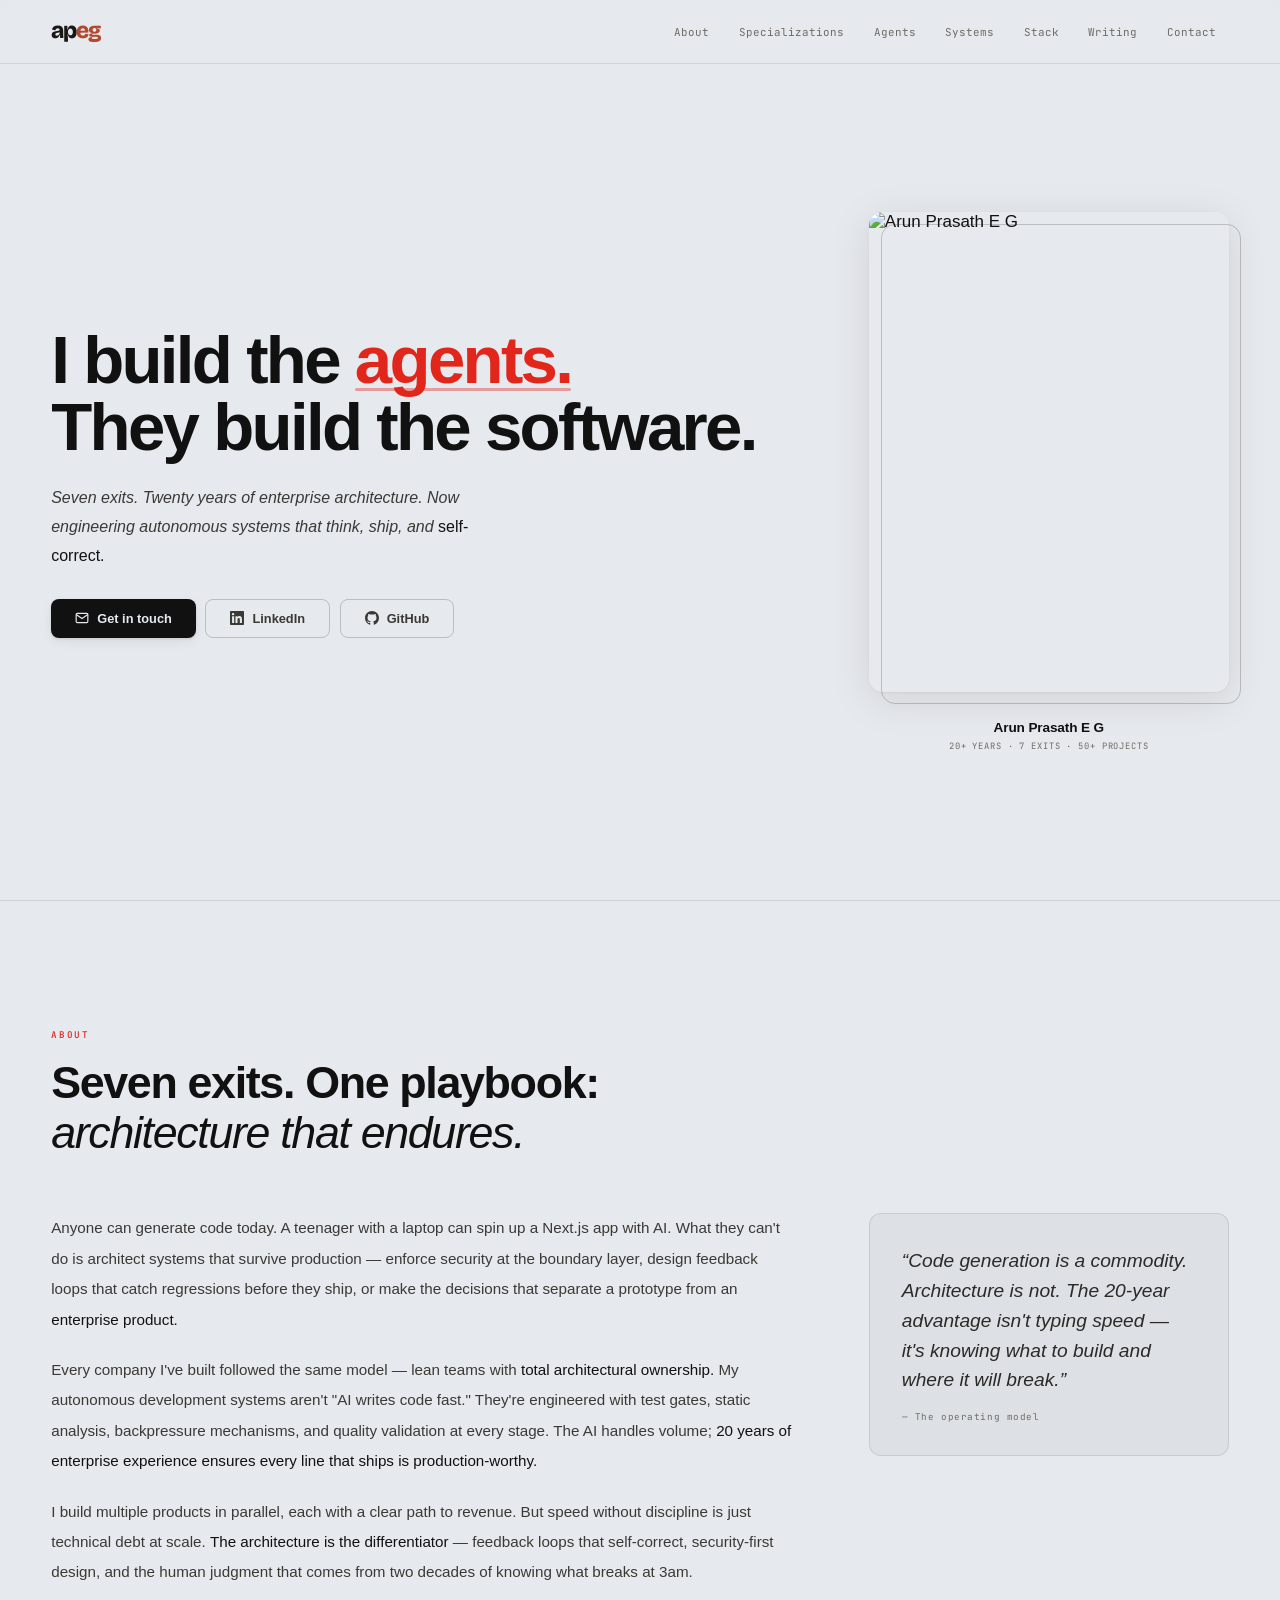
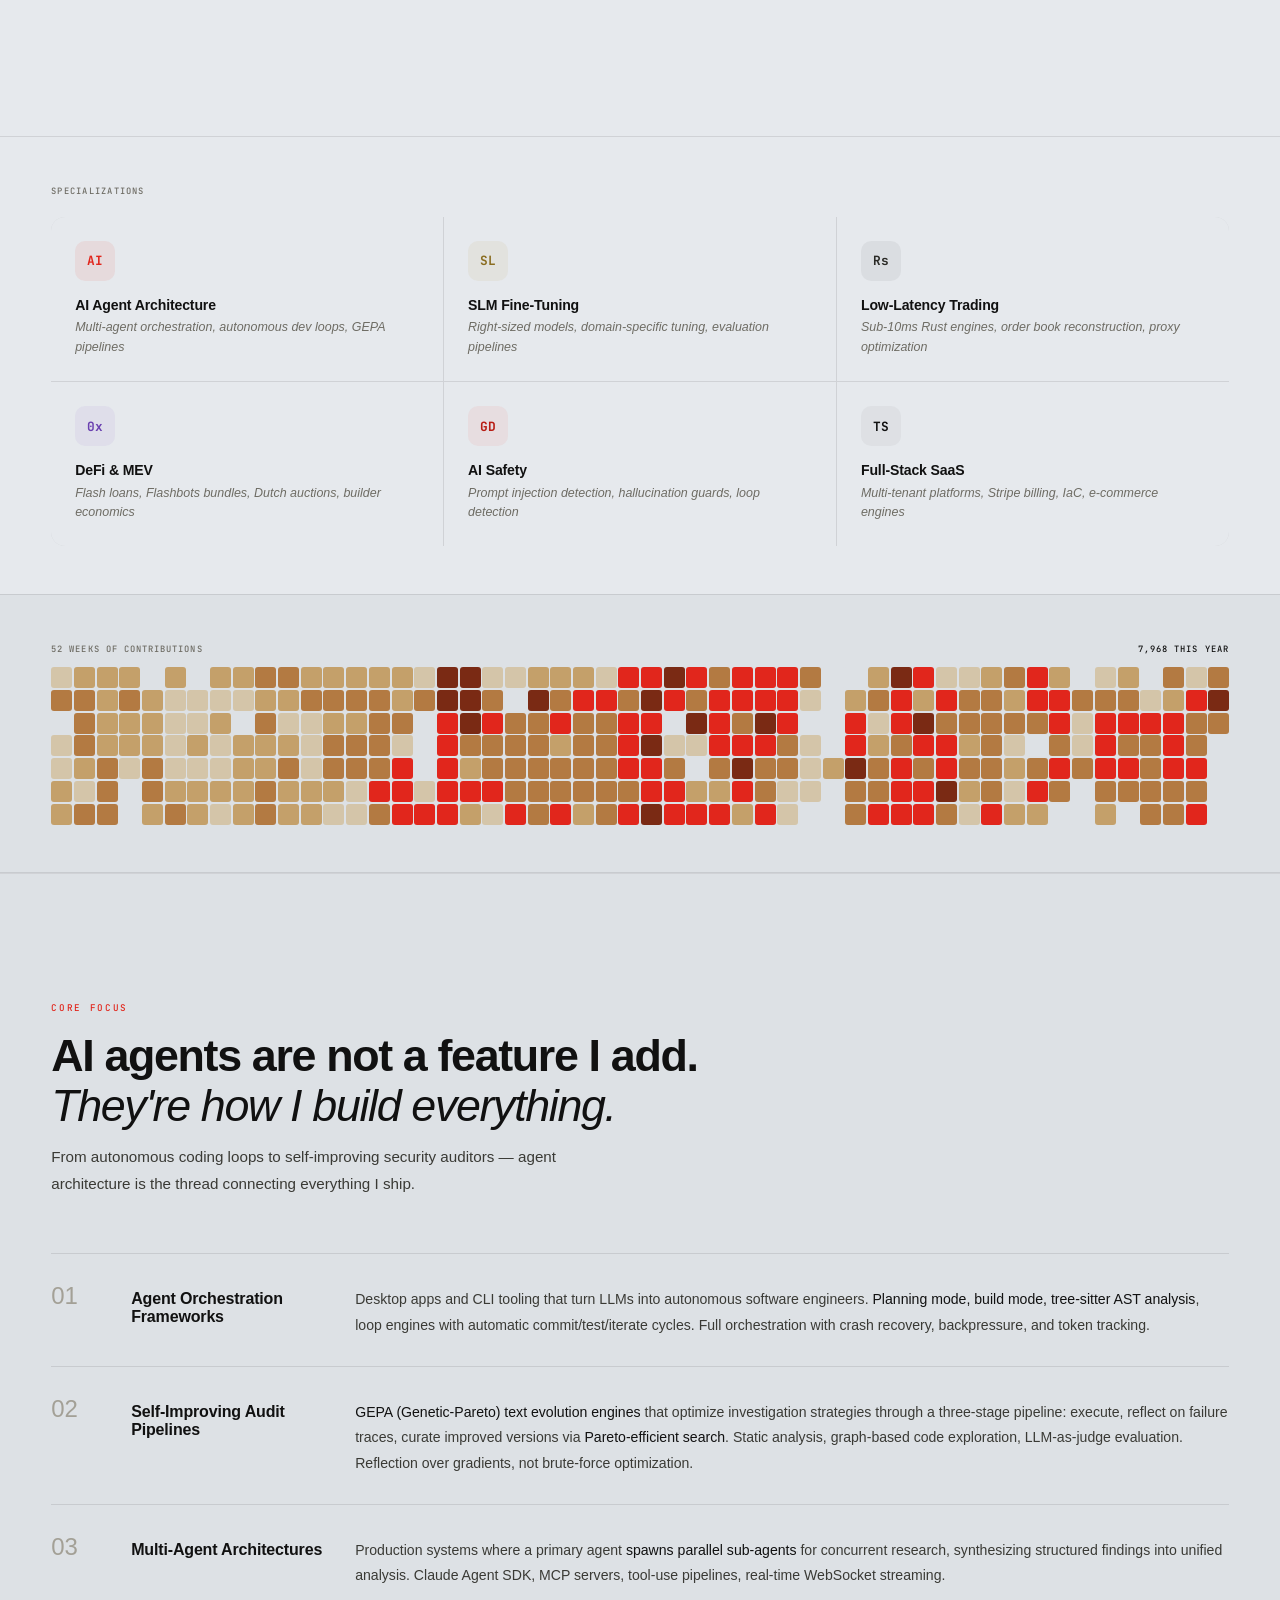
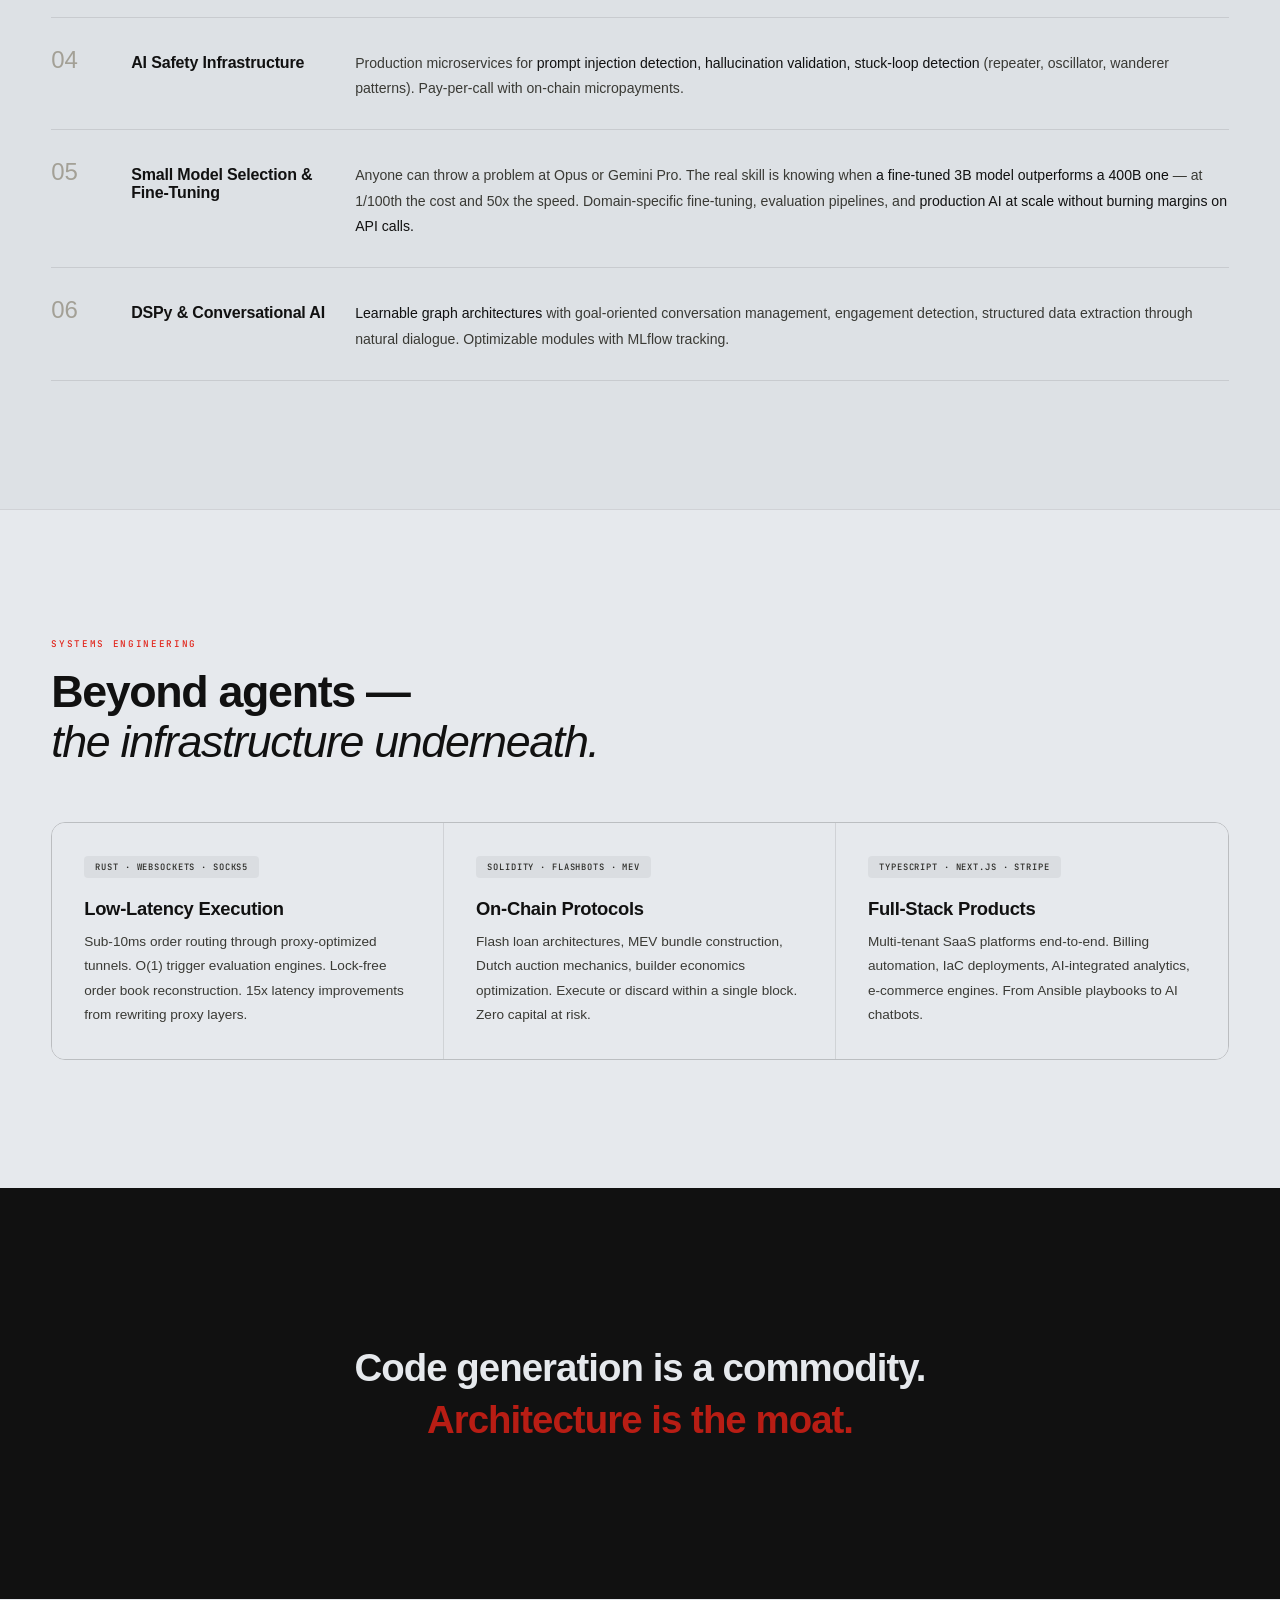
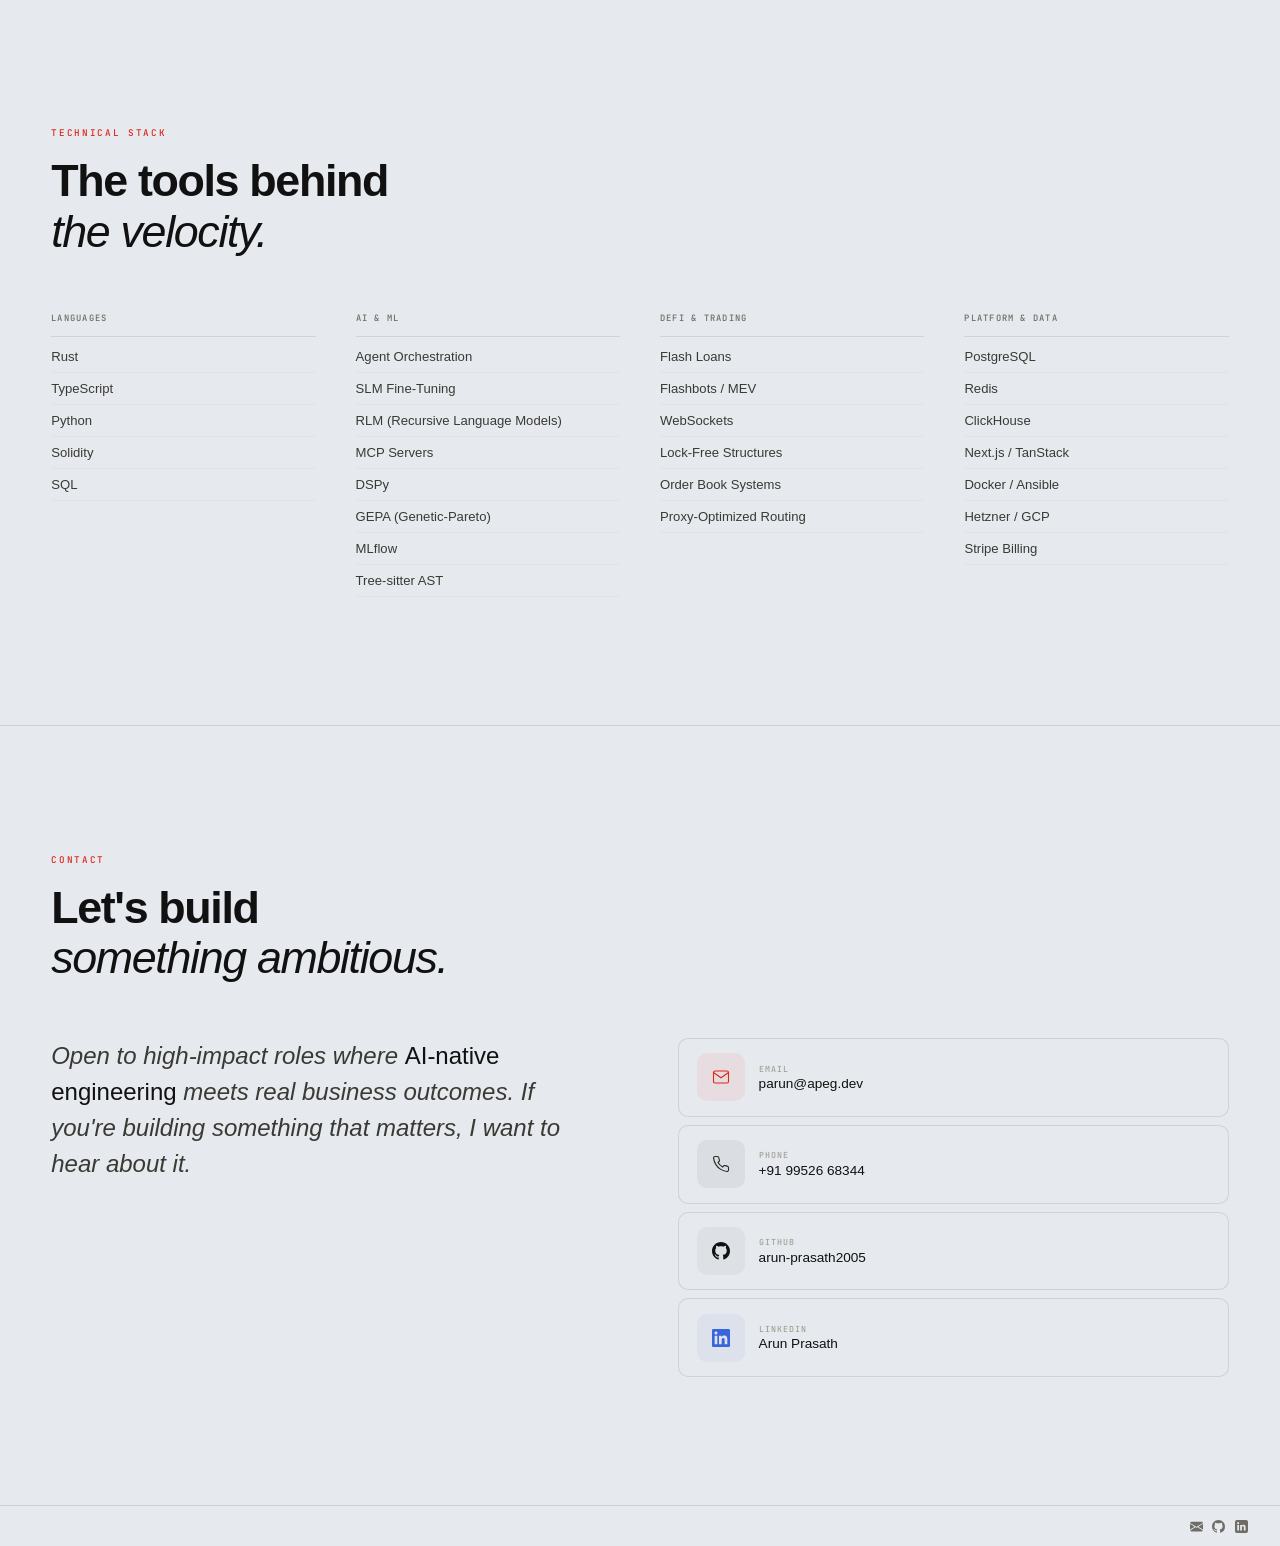
==== commit 954708b9: "Update contribution graph data [automated]" ====
--- a/index.html
+++ b/index.html
@@ -672,7 +672,7 @@
     <div class="contrib-wrap" id="contrib">
       <div class="contrib-label">
         <span>52 weeks of contributions</span>
-        <span class="total">7,956 this year</span>
+        <span class="total">7,968 this year</span>
       </div>
       <div class="contrib-graph" id="contribGraph"></div>
     </div>
@@ -855,8 +855,8 @@
 <script>
 // Contribution graph
 (function(){
-const dates=["2025-09-07","2025-09-08","2025-09-09","2025-09-10","2025-09-11","2025-09-12","2025-09-13","2025-09-14","2025-09-15","2025-09-16","2025-09-17","2025-09-18","2025-09-19","2025-09-20","2025-09-21","2025-09-22","2025-09-23","2025-09-24","2025-09-25","2025-09-26","2025-09-27","2025-09-28","2025-09-29","2025-09-30","2025-10-01","2025-10-02","2025-10-03","2025-10-04","2025-10-05","2025-10-06","2025-10-07","2025-10-08","2025-10-09","2025-10-10","2025-10-11","2025-10-12","2025-10-13","2025-10-14","2025-10-15","2025-10-16","2025-10-17","2025-10-18","2025-10-19","2025-10-20","2025-10-21","2025-10-22","2025-10-23","2025-10-24","2025-10-25","2025-10-26","2025-10-27","2025-10-28","2025-10-29","2025-10-30","2025-10-31","2025-11-01","2025-11-02","2025-11-03","2025-11-04","2025-11-05","2025-11-06","2025-11-07","2025-11-08","2025-11-09","2025-11-10","2025-11-11","2025-11-12","2025-11-13","2025-11-14","2025-11-15","2025-11-16","2025-11-17","2025-11-18","2025-11-19","2025-11-20","2025-11-21","2025-11-22","2025-11-23","2025-11-24","2025-11-25","2025-11-26","2025-11-27","2025-11-28","2025-11-29","2025-11-30","2025-12-01","2025-12-02","2025-12-03","2025-12-04","2025-12-05","2025-12-06","2025-12-07","2025-12-08","2025-12-09","2025-12-10","2025-12-11","2025-12-12","2025-12-13","2025-12-14","2025-12-15","2025-12-16","2025-12-17","2025-12-18","2025-12-19","2025-12-20","2025-12-21","2025-12-22","2025-12-23","2025-12-24","2025-12-25","2025-12-26","2025-12-27","2025-12-28","2025-12-29","2025-12-30","2025-12-31","2026-01-01","2026-01-02","2026-01-03","2026-01-04","2026-01-05","2026-01-06","2026-01-07","2026-01-08","2026-01-09","2026-01-10","2026-01-11","2026-01-12","2026-01-13","2026-01-14","2026-01-15","2026-01-16","2026-01-17","2026-01-18","2026-01-19","2026-01-20","2026-01-21","2026-01-22","2026-01-23","2026-01-24","2026-01-25","2026-01-26","2026-01-27","2026-01-28","2026-01-29","2026-01-30","2026-01-31","2026-02-01","2026-02-02","2026-02-03","2026-02-04","2026-02-05","2026-02-06","2026-02-07","2026-02-08","2026-02-09","2026-02-10","2026-02-11","2026-02-12","2026-02-13","2026-02-14","2026-02-15","2026-02-16","2026-02-17","2026-02-18","2026-02-19","2026-02-20","2026-02-21","2026-02-22","2026-02-23","2026-02-24","2026-02-25","2026-02-26","2026-02-27","2026-02-28","2026-03-01","2026-03-02","2026-03-03","2026-03-04","2026-03-05","2026-03-06","2026-03-07","2026-03-08","2026-03-09","2026-03-10","2026-03-11","2026-03-12","2026-03-13","2026-03-14","2026-03-15","2026-03-16","2026-03-17","2026-03-18","2026-03-19","2026-03-20","2026-03-21","2026-03-22","2026-03-23","2026-03-24","2026-03-25","2026-03-26","2026-03-27","2026-03-28","2026-03-29","2026-03-30","2026-03-31","2026-04-01","2026-04-02","2026-04-03","2026-04-04","2026-04-05","2026-04-06","2026-04-07","2026-04-08","2026-04-09","2026-04-10","2026-04-11","2026-04-12","2026-04-13","2026-04-14","2026-04-15","2026-04-16","2026-04-17","2026-04-18","2026-04-19","2026-04-20","2026-04-21","2026-04-22","2026-04-23","2026-04-24","2026-04-25","2026-04-26","2026-04-27","2026-04-28","2026-04-29","2026-04-30","2026-05-01","2026-05-02","2026-05-03","2026-05-04","2026-05-05","2026-05-06","2026-05-07","2026-05-08","2026-05-09","2026-05-10","2026-05-11","2026-05-12","2026-05-13","2026-05-14","2026-05-15","2026-05-16","2026-05-17","2026-05-18","2026-05-19","2026-05-20","2026-05-21","2026-05-22","2026-05-23","2026-05-24","2026-05-25","2026-05-26","2026-05-27","2026-05-28","2026-05-29","2026-05-30","2026-05-31","2026-06-01","2026-06-02","2026-06-03","2026-06-04","2026-06-05","2026-06-06","2026-06-07","2026-06-08","2026-06-09","2026-06-10","2026-06-11","2026-06-12","2026-06-13","2026-06-14","2026-06-15","2026-06-16","2026-06-17","2026-06-18","2026-06-19","2026-06-20","2026-06-21","2026-06-22","2026-06-23","2026-06-24","2026-06-25","2026-06-26","2026-06-27","2026-06-28","2026-06-29","2026-06-30","2026-07-01","2026-07-02","2026-07-03","2026-07-04","2026-07-05","2026-07-06","2026-07-07","2026-07-08","2026-07-09","2026-07-10","2026-07-11","2026-07-12","2026-07-13","2026-07-14","2026-07-15","2026-07-16","2026-07-17","2026-07-18","2026-07-19","2026-07-20","2026-07-21","2026-07-22","2026-07-23","2026-07-24","2026-07-25","2026-07-26","2026-07-27","2026-07-28","2026-07-29","2026-07-30","2026-07-31","2026-08-01","2026-08-02","2026-08-03","2026-08-04","2026-08-05","2026-08-06","2026-08-07","2026-08-08","2026-08-09","2026-08-10","2026-08-11","2026-08-12","2026-08-13","2026-08-14","2026-08-15","2026-08-16","2026-08-17","2026-08-18","2026-08-19","2026-08-20","2026-08-21","2026-08-22","2026-08-23","2026-08-24","2026-08-25","2026-08-26","2026-08-27","2026-08-28","2026-08-29","2026-08-30","2026-08-31"];
-const data=[3,19,0,1,3,6,11,6,13,13,25,6,4,16,7,6,8,12,17,29,25,12,17,10,8,2,0,0,0,12,10,5,20,23,6,6,4,2,4,1,5,15,0,3,1,7,1,6,9,5,4,10,3,4,8,1,11,1,0,5,7,7,9,14,7,20,9,5,14,19,15,10,2,8,14,5,7,9,19,1,3,3,5,9,8,14,8,24,15,10,1,10,13,12,19,15,3,4,7,14,28,24,26,42,16,6,8,14,2,42,33,32,1,14,0,0,0,1,47,71,69,58,44,35,41,41,69,120,63,29,7,34,6,3,28,38,20,19,37,4,1,0,19,18,24,21,47,7,121,23,18,27,23,26,10,17,46,9,26,13,37,10,39,28,15,15,21,12,3,32,17,19,14,22,23,36,25,38,35,49,26,33,36,94,39,79,44,44,125,85,55,0,3,14,42,32,35,22,80,3,0,7,43,30,56,42,47,22,10,33,36,32,24,55,91,37,5,54,43,114,51,21,25,46,41,44,42,26,22,4,4,27,2,0,4,1,1,0,0,0,0,0,5,0,0,0,10,38,34,64,14,22,10,23,2,8,26,28,37,66,55,54,16,48,48,58,35,10,66,31,21,47,48,3,48,23,53,39,68,15,3,23,29,8,14,12,2,6,22,22,15,22,20,32,14,10,18,1,6,2,6,58,46,25,0,25,35,12,5,39,43,21,43,27,0,0,18,2,1,22,0,0,2,18,38,40,40,27,9,9,19,32,28,52,26,0,0,2,40,15,24,26,25,28,10,36,46,52,27,21,1,46,27,23,34,27,48,29,63];
+const dates=["2025-09-07","2025-09-08","2025-09-09","2025-09-10","2025-09-11","2025-09-12","2025-09-13","2025-09-14","2025-09-15","2025-09-16","2025-09-17","2025-09-18","2025-09-19","2025-09-20","2025-09-21","2025-09-22","2025-09-23","2025-09-24","2025-09-25","2025-09-26","2025-09-27","2025-09-28","2025-09-29","2025-09-30","2025-10-01","2025-10-02","2025-10-03","2025-10-04","2025-10-05","2025-10-06","2025-10-07","2025-10-08","2025-10-09","2025-10-10","2025-10-11","2025-10-12","2025-10-13","2025-10-14","2025-10-15","2025-10-16","2025-10-17","2025-10-18","2025-10-19","2025-10-20","2025-10-21","2025-10-22","2025-10-23","2025-10-24","2025-10-25","2025-10-26","2025-10-27","2025-10-28","2025-10-29","2025-10-30","2025-10-31","2025-11-01","2025-11-02","2025-11-03","2025-11-04","2025-11-05","2025-11-06","2025-11-07","2025-11-08","2025-11-09","2025-11-10","2025-11-11","2025-11-12","2025-11-13","2025-11-14","2025-11-15","2025-11-16","2025-11-17","2025-11-18","2025-11-19","2025-11-20","2025-11-21","2025-11-22","2025-11-23","2025-11-24","2025-11-25","2025-11-26","2025-11-27","2025-11-28","2025-11-29","2025-11-30","2025-12-01","2025-12-02","2025-12-03","2025-12-04","2025-12-05","2025-12-06","2025-12-07","2025-12-08","2025-12-09","2025-12-10","2025-12-11","2025-12-12","2025-12-13","2025-12-14","2025-12-15","2025-12-16","2025-12-17","2025-12-18","2025-12-19","2025-12-20","2025-12-21","2025-12-22","2025-12-23","2025-12-24","2025-12-25","2025-12-26","2025-12-27","2025-12-28","2025-12-29","2025-12-30","2025-12-31","2026-01-01","2026-01-02","2026-01-03","2026-01-04","2026-01-05","2026-01-06","2026-01-07","2026-01-08","2026-01-09","2026-01-10","2026-01-11","2026-01-12","2026-01-13","2026-01-14","2026-01-15","2026-01-16","2026-01-17","2026-01-18","2026-01-19","2026-01-20","2026-01-21","2026-01-22","2026-01-23","2026-01-24","2026-01-25","2026-01-26","2026-01-27","2026-01-28","2026-01-29","2026-01-30","2026-01-31","2026-02-01","2026-02-02","2026-02-03","2026-02-04","2026-02-05","2026-02-06","2026-02-07","2026-02-08","2026-02-09","2026-02-10","2026-02-11","2026-02-12","2026-02-13","2026-02-14","2026-02-15","2026-02-16","2026-02-17","2026-02-18","2026-02-19","2026-02-20","2026-02-21","2026-02-22","2026-02-23","2026-02-24","2026-02-25","2026-02-26","2026-02-27","2026-02-28","2026-03-01","2026-03-02","2026-03-03","2026-03-04","2026-03-05","2026-03-06","2026-03-07","2026-03-08","2026-03-09","2026-03-10","2026-03-11","2026-03-12","2026-03-13","2026-03-14","2026-03-15","2026-03-16","2026-03-17","2026-03-18","2026-03-19","2026-03-20","2026-03-21","2026-03-22","2026-03-23","2026-03-24","2026-03-25","2026-03-26","2026-03-27","2026-03-28","2026-03-29","2026-03-30","2026-03-31","2026-04-01","2026-04-02","2026-04-03","2026-04-04","2026-04-05","2026-04-06","2026-04-07","2026-04-08","2026-04-09","2026-04-10","2026-04-11","2026-04-12","2026-04-13","2026-04-14","2026-04-15","2026-04-16","2026-04-17","2026-04-18","2026-04-19","2026-04-20","2026-04-21","2026-04-22","2026-04-23","2026-04-24","2026-04-25","2026-04-26","2026-04-27","2026-04-28","2026-04-29","2026-04-30","2026-05-01","2026-05-02","2026-05-03","2026-05-04","2026-05-05","2026-05-06","2026-05-07","2026-05-08","2026-05-09","2026-05-10","2026-05-11","2026-05-12","2026-05-13","2026-05-14","2026-05-15","2026-05-16","2026-05-17","2026-05-18","2026-05-19","2026-05-20","2026-05-21","2026-05-22","2026-05-23","2026-05-24","2026-05-25","2026-05-26","2026-05-27","2026-05-28","2026-05-29","2026-05-30","2026-05-31","2026-06-01","2026-06-02","2026-06-03","2026-06-04","2026-06-05","2026-06-06","2026-06-07","2026-06-08","2026-06-09","2026-06-10","2026-06-11","2026-06-12","2026-06-13","2026-06-14","2026-06-15","2026-06-16","2026-06-17","2026-06-18","2026-06-19","2026-06-20","2026-06-21","2026-06-22","2026-06-23","2026-06-24","2026-06-25","2026-06-26","2026-06-27","2026-06-28","2026-06-29","2026-06-30","2026-07-01","2026-07-02","2026-07-03","2026-07-04","2026-07-05","2026-07-06","2026-07-07","2026-07-08","2026-07-09","2026-07-10","2026-07-11","2026-07-12","2026-07-13","2026-07-14","2026-07-15","2026-07-16","2026-07-17","2026-07-18","2026-07-19","2026-07-20","2026-07-21","2026-07-22","2026-07-23","2026-07-24","2026-07-25","2026-07-26","2026-07-27","2026-07-28","2026-07-29","2026-07-30","2026-07-31","2026-08-01","2026-08-02","2026-08-03","2026-08-04","2026-08-05","2026-08-06","2026-08-07","2026-08-08","2026-08-09","2026-08-10","2026-08-11","2026-08-12","2026-08-13","2026-08-14","2026-08-15","2026-08-16","2026-08-17","2026-08-18","2026-08-19","2026-08-20","2026-08-21","2026-08-22","2026-08-23","2026-08-24","2026-08-25","2026-08-26","2026-08-27","2026-08-28","2026-08-29","2026-08-30","2026-08-31","2026-09-01"];
+const data=[3,19,0,1,3,6,11,6,13,13,25,6,4,16,7,6,8,12,17,29,25,12,17,10,8,2,0,0,0,12,10,5,20,23,6,6,4,2,4,1,5,15,0,3,1,7,1,6,9,5,4,10,3,4,8,1,11,1,0,5,7,7,9,14,7,20,9,5,14,19,15,10,2,8,14,5,7,9,19,1,3,3,5,9,8,14,8,24,15,10,1,10,13,12,19,15,3,4,7,14,28,24,26,42,16,6,8,14,2,42,33,32,1,14,0,0,0,1,47,71,69,58,44,35,41,41,69,120,63,29,7,34,6,3,28,38,20,19,37,4,1,0,19,18,24,21,47,7,121,23,18,27,23,26,10,17,46,9,26,13,37,10,39,28,15,15,21,12,3,32,17,19,14,22,23,36,25,38,35,49,26,33,36,94,39,79,44,44,125,85,55,0,3,14,42,32,35,22,80,3,0,7,43,30,56,42,47,22,10,33,36,32,24,55,91,37,5,54,43,114,51,21,25,46,41,44,42,26,22,4,4,27,2,0,4,1,1,0,0,0,0,0,5,0,0,0,10,38,34,64,14,22,10,23,2,8,26,28,37,66,55,54,16,48,48,58,35,10,66,31,21,47,48,3,48,23,53,39,68,15,3,23,29,8,14,12,2,6,22,22,15,22,20,32,14,10,18,1,6,2,6,58,46,25,0,25,35,12,5,39,43,21,43,27,0,0,18,2,1,22,0,0,2,18,38,40,40,27,9,9,19,32,28,52,26,0,0,2,40,15,24,26,25,28,10,36,46,52,27,21,1,46,27,23,34,27,48,29,66,14];
 const g=document.getElementById('contribGraph');
 if(!g)return;
 const days=['Sun','Mon','Tue','Wed','Thu','Fri','Sat'];
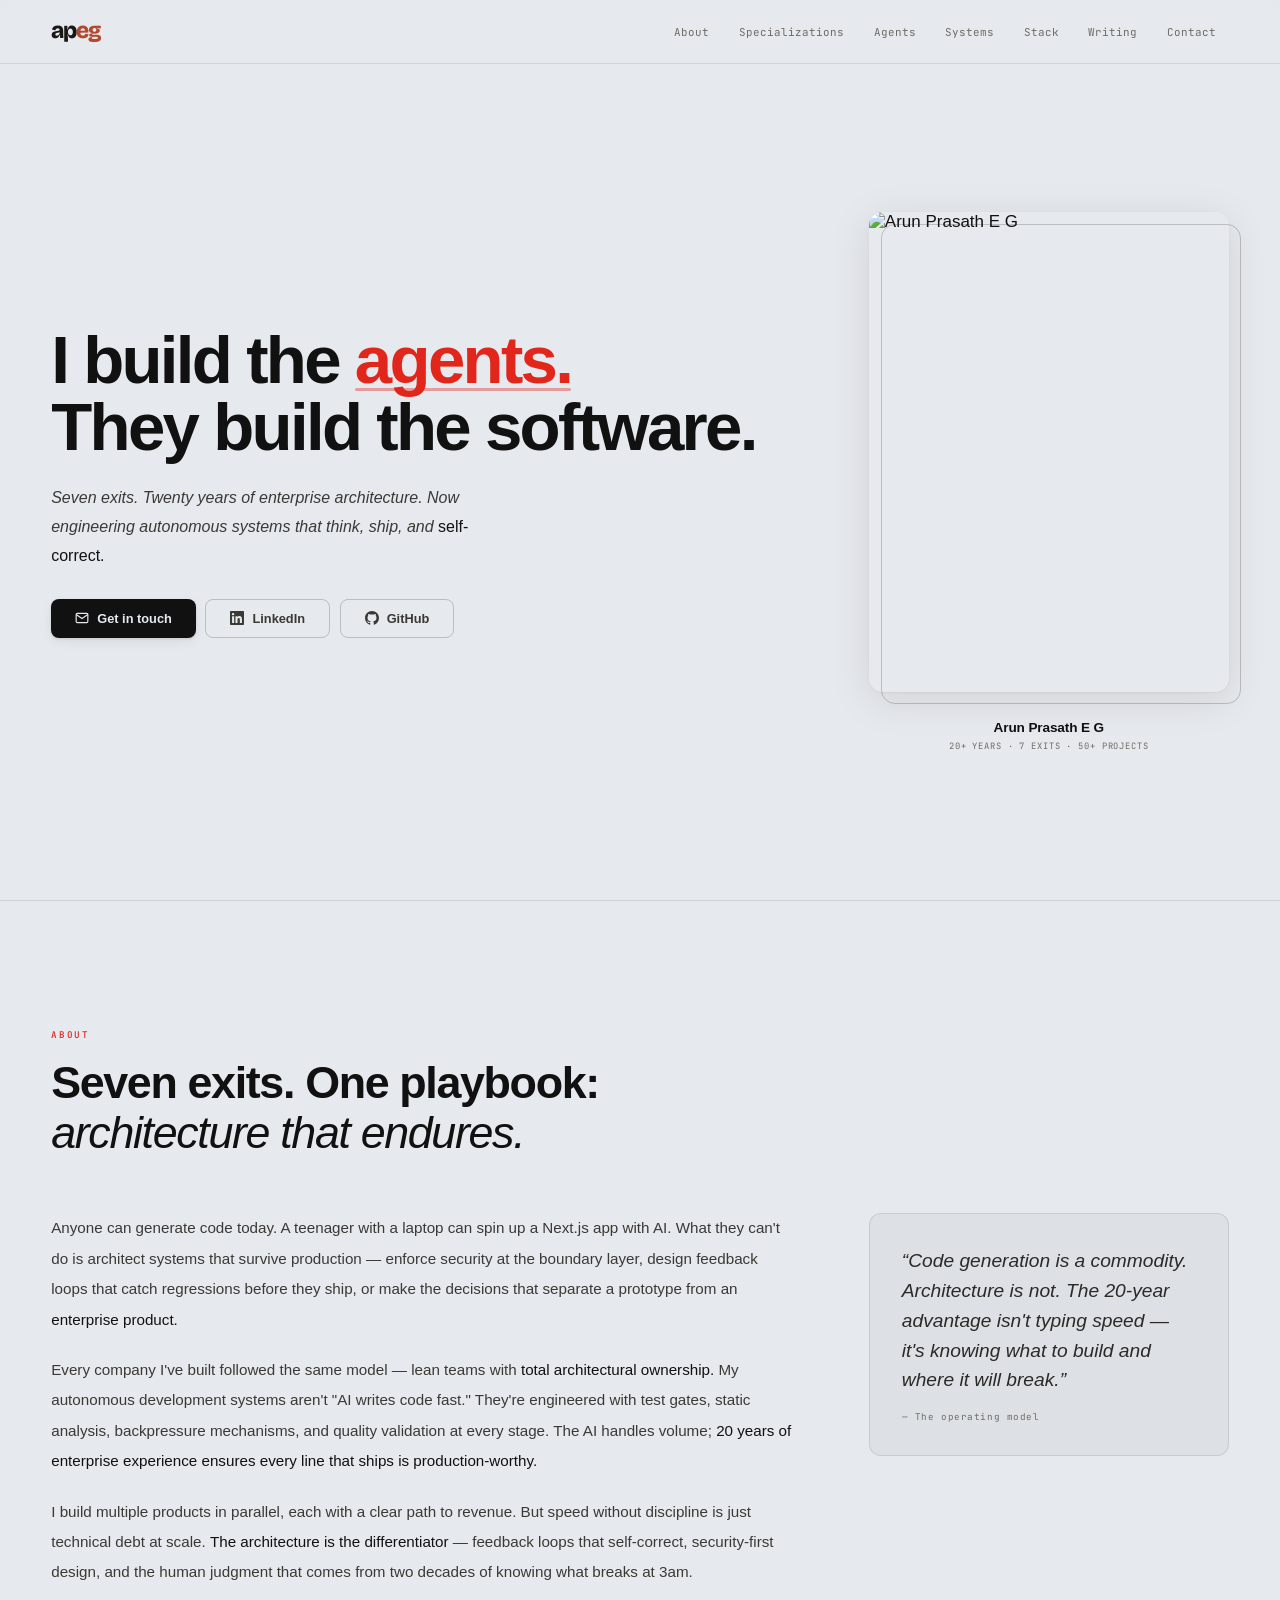
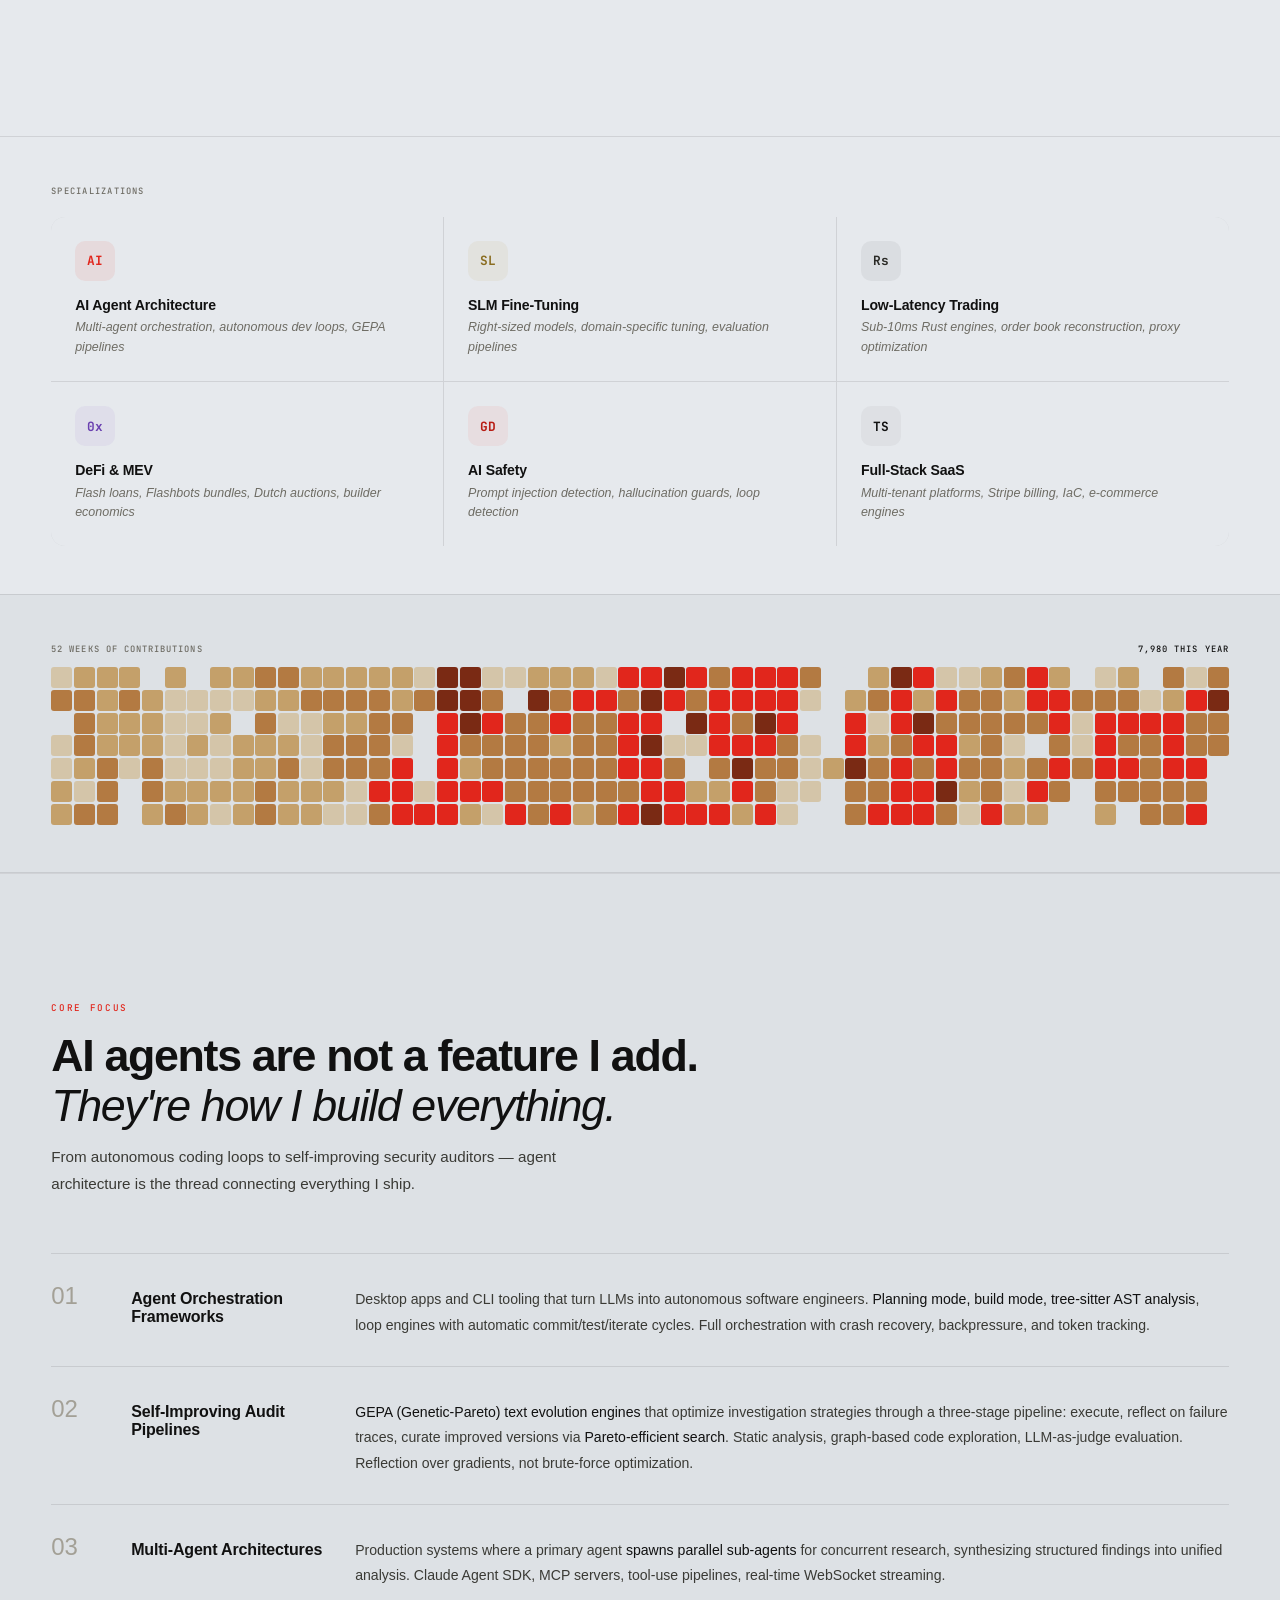
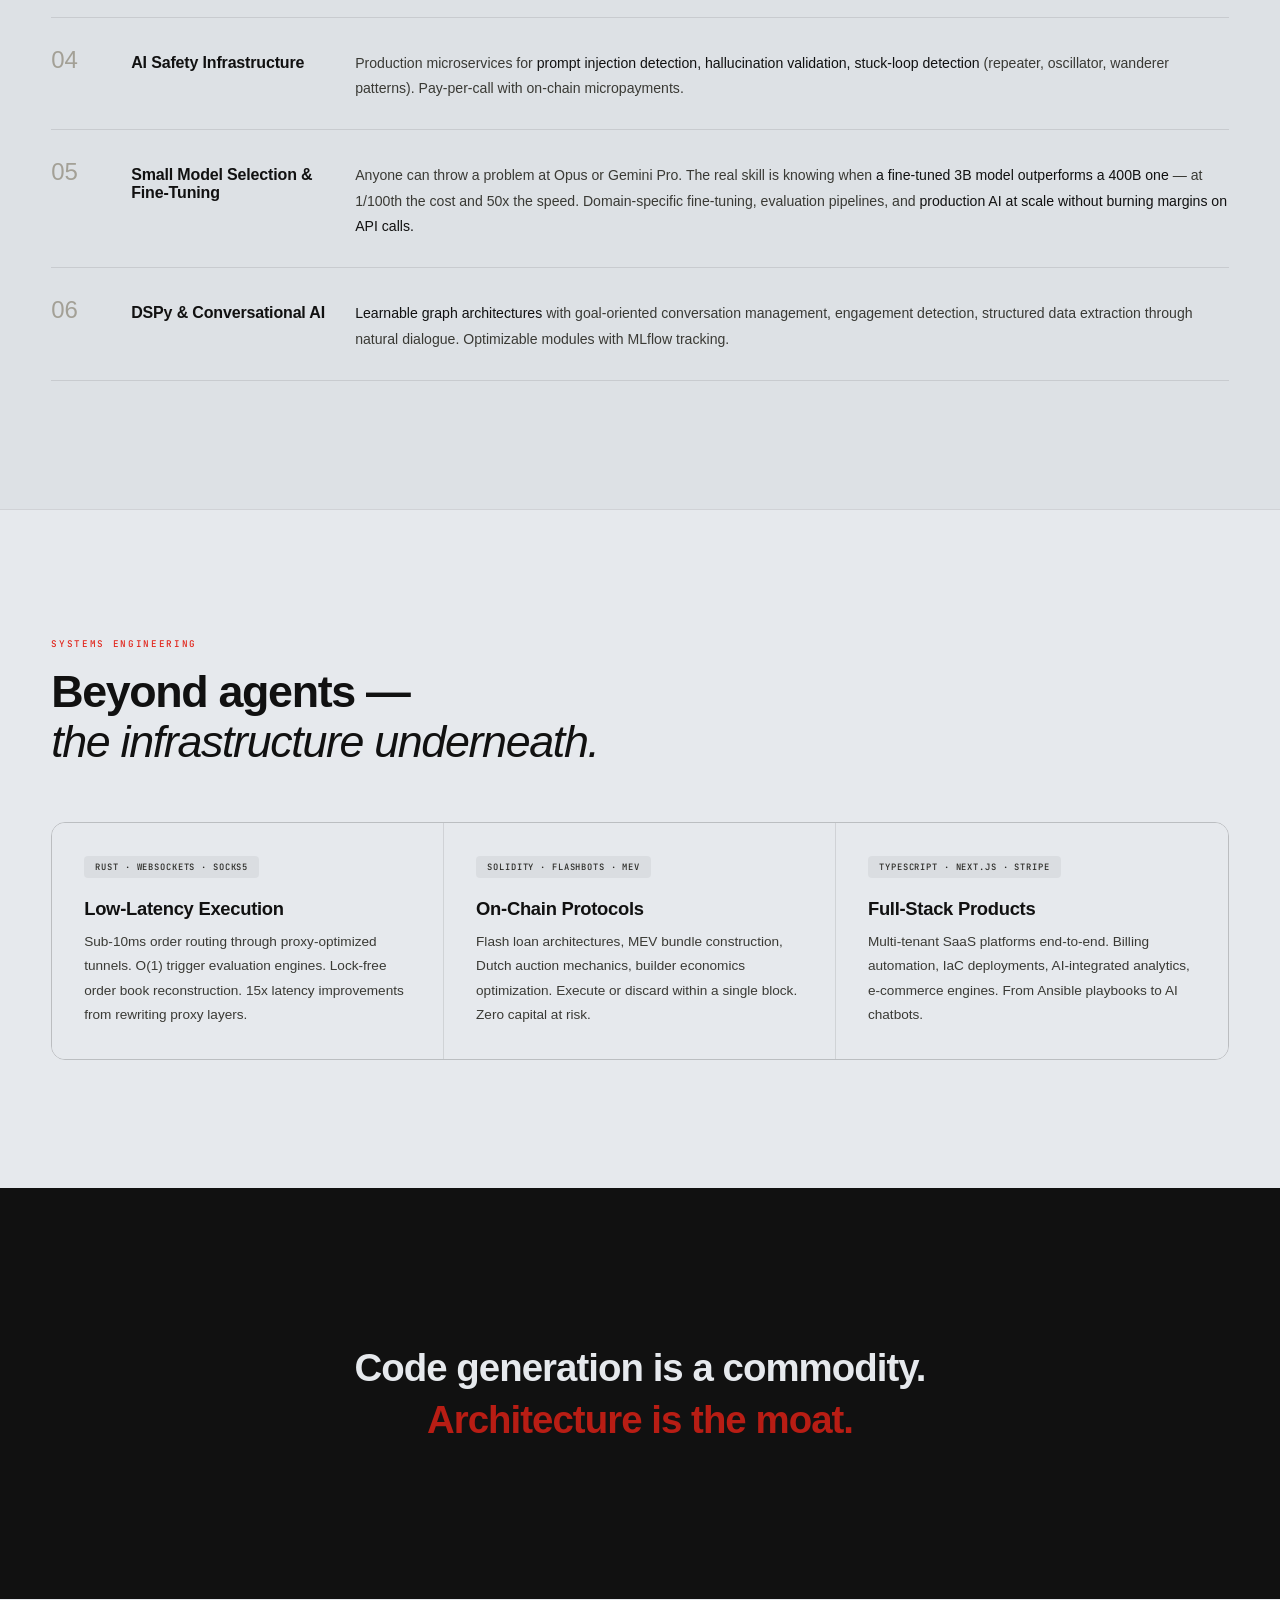
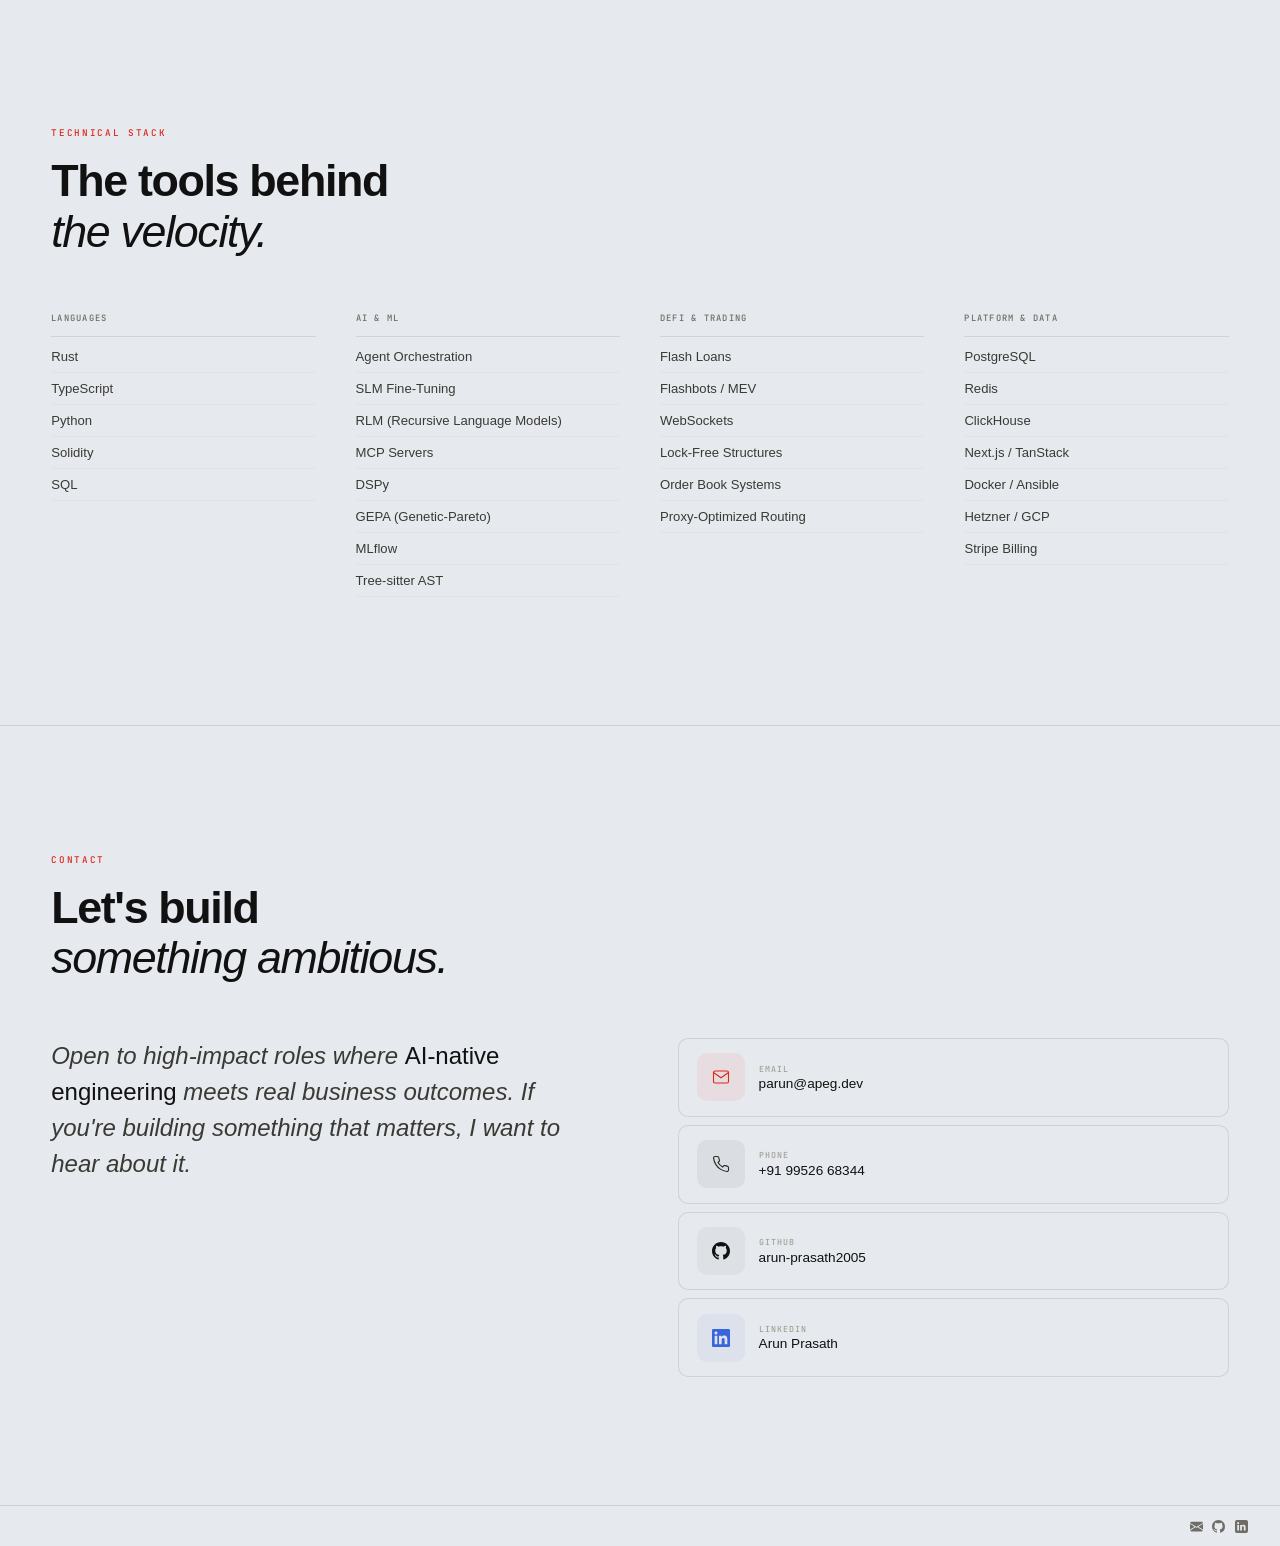
==== commit 2117256f: "Update contribution graph data [automated]" ====
--- a/index.html
+++ b/index.html
@@ -672,7 +672,7 @@
     <div class="contrib-wrap" id="contrib">
       <div class="contrib-label">
         <span>52 weeks of contributions</span>
-        <span class="total">7,968 this year</span>
+        <span class="total">7,980 this year</span>
       </div>
       <div class="contrib-graph" id="contribGraph"></div>
     </div>
@@ -855,8 +855,8 @@
 <script>
 // Contribution graph
 (function(){
-const dates=["2025-09-07","2025-09-08","2025-09-09","2025-09-10","2025-09-11","2025-09-12","2025-09-13","2025-09-14","2025-09-15","2025-09-16","2025-09-17","2025-09-18","2025-09-19","2025-09-20","2025-09-21","2025-09-22","2025-09-23","2025-09-24","2025-09-25","2025-09-26","2025-09-27","2025-09-28","2025-09-29","2025-09-30","2025-10-01","2025-10-02","2025-10-03","2025-10-04","2025-10-05","2025-10-06","2025-10-07","2025-10-08","2025-10-09","2025-10-10","2025-10-11","2025-10-12","2025-10-13","2025-10-14","2025-10-15","2025-10-16","2025-10-17","2025-10-18","2025-10-19","2025-10-20","2025-10-21","2025-10-22","2025-10-23","2025-10-24","2025-10-25","2025-10-26","2025-10-27","2025-10-28","2025-10-29","2025-10-30","2025-10-31","2025-11-01","2025-11-02","2025-11-03","2025-11-04","2025-11-05","2025-11-06","2025-11-07","2025-11-08","2025-11-09","2025-11-10","2025-11-11","2025-11-12","2025-11-13","2025-11-14","2025-11-15","2025-11-16","2025-11-17","2025-11-18","2025-11-19","2025-11-20","2025-11-21","2025-11-22","2025-11-23","2025-11-24","2025-11-25","2025-11-26","2025-11-27","2025-11-28","2025-11-29","2025-11-30","2025-12-01","2025-12-02","2025-12-03","2025-12-04","2025-12-05","2025-12-06","2025-12-07","2025-12-08","2025-12-09","2025-12-10","2025-12-11","2025-12-12","2025-12-13","2025-12-14","2025-12-15","2025-12-16","2025-12-17","2025-12-18","2025-12-19","2025-12-20","2025-12-21","2025-12-22","2025-12-23","2025-12-24","2025-12-25","2025-12-26","2025-12-27","2025-12-28","2025-12-29","2025-12-30","2025-12-31","2026-01-01","2026-01-02","2026-01-03","2026-01-04","2026-01-05","2026-01-06","2026-01-07","2026-01-08","2026-01-09","2026-01-10","2026-01-11","2026-01-12","2026-01-13","2026-01-14","2026-01-15","2026-01-16","2026-01-17","2026-01-18","2026-01-19","2026-01-20","2026-01-21","2026-01-22","2026-01-23","2026-01-24","2026-01-25","2026-01-26","2026-01-27","2026-01-28","2026-01-29","2026-01-30","2026-01-31","2026-02-01","2026-02-02","2026-02-03","2026-02-04","2026-02-05","2026-02-06","2026-02-07","2026-02-08","2026-02-09","2026-02-10","2026-02-11","2026-02-12","2026-02-13","2026-02-14","2026-02-15","2026-02-16","2026-02-17","2026-02-18","2026-02-19","2026-02-20","2026-02-21","2026-02-22","2026-02-23","2026-02-24","2026-02-25","2026-02-26","2026-02-27","2026-02-28","2026-03-01","2026-03-02","2026-03-03","2026-03-04","2026-03-05","2026-03-06","2026-03-07","2026-03-08","2026-03-09","2026-03-10","2026-03-11","2026-03-12","2026-03-13","2026-03-14","2026-03-15","2026-03-16","2026-03-17","2026-03-18","2026-03-19","2026-03-20","2026-03-21","2026-03-22","2026-03-23","2026-03-24","2026-03-25","2026-03-26","2026-03-27","2026-03-28","2026-03-29","2026-03-30","2026-03-31","2026-04-01","2026-04-02","2026-04-03","2026-04-04","2026-04-05","2026-04-06","2026-04-07","2026-04-08","2026-04-09","2026-04-10","2026-04-11","2026-04-12","2026-04-13","2026-04-14","2026-04-15","2026-04-16","2026-04-17","2026-04-18","2026-04-19","2026-04-20","2026-04-21","2026-04-22","2026-04-23","2026-04-24","2026-04-25","2026-04-26","2026-04-27","2026-04-28","2026-04-29","2026-04-30","2026-05-01","2026-05-02","2026-05-03","2026-05-04","2026-05-05","2026-05-06","2026-05-07","2026-05-08","2026-05-09","2026-05-10","2026-05-11","2026-05-12","2026-05-13","2026-05-14","2026-05-15","2026-05-16","2026-05-17","2026-05-18","2026-05-19","2026-05-20","2026-05-21","2026-05-22","2026-05-23","2026-05-24","2026-05-25","2026-05-26","2026-05-27","2026-05-28","2026-05-29","2026-05-30","2026-05-31","2026-06-01","2026-06-02","2026-06-03","2026-06-04","2026-06-05","2026-06-06","2026-06-07","2026-06-08","2026-06-09","2026-06-10","2026-06-11","2026-06-12","2026-06-13","2026-06-14","2026-06-15","2026-06-16","2026-06-17","2026-06-18","2026-06-19","2026-06-20","2026-06-21","2026-06-22","2026-06-23","2026-06-24","2026-06-25","2026-06-26","2026-06-27","2026-06-28","2026-06-29","2026-06-30","2026-07-01","2026-07-02","2026-07-03","2026-07-04","2026-07-05","2026-07-06","2026-07-07","2026-07-08","2026-07-09","2026-07-10","2026-07-11","2026-07-12","2026-07-13","2026-07-14","2026-07-15","2026-07-16","2026-07-17","2026-07-18","2026-07-19","2026-07-20","2026-07-21","2026-07-22","2026-07-23","2026-07-24","2026-07-25","2026-07-26","2026-07-27","2026-07-28","2026-07-29","2026-07-30","2026-07-31","2026-08-01","2026-08-02","2026-08-03","2026-08-04","2026-08-05","2026-08-06","2026-08-07","2026-08-08","2026-08-09","2026-08-10","2026-08-11","2026-08-12","2026-08-13","2026-08-14","2026-08-15","2026-08-16","2026-08-17","2026-08-18","2026-08-19","2026-08-20","2026-08-21","2026-08-22","2026-08-23","2026-08-24","2026-08-25","2026-08-26","2026-08-27","2026-08-28","2026-08-29","2026-08-30","2026-08-31","2026-09-01"];
-const data=[3,19,0,1,3,6,11,6,13,13,25,6,4,16,7,6,8,12,17,29,25,12,17,10,8,2,0,0,0,12,10,5,20,23,6,6,4,2,4,1,5,15,0,3,1,7,1,6,9,5,4,10,3,4,8,1,11,1,0,5,7,7,9,14,7,20,9,5,14,19,15,10,2,8,14,5,7,9,19,1,3,3,5,9,8,14,8,24,15,10,1,10,13,12,19,15,3,4,7,14,28,24,26,42,16,6,8,14,2,42,33,32,1,14,0,0,0,1,47,71,69,58,44,35,41,41,69,120,63,29,7,34,6,3,28,38,20,19,37,4,1,0,19,18,24,21,47,7,121,23,18,27,23,26,10,17,46,9,26,13,37,10,39,28,15,15,21,12,3,32,17,19,14,22,23,36,25,38,35,49,26,33,36,94,39,79,44,44,125,85,55,0,3,14,42,32,35,22,80,3,0,7,43,30,56,42,47,22,10,33,36,32,24,55,91,37,5,54,43,114,51,21,25,46,41,44,42,26,22,4,4,27,2,0,4,1,1,0,0,0,0,0,5,0,0,0,10,38,34,64,14,22,10,23,2,8,26,28,37,66,55,54,16,48,48,58,35,10,66,31,21,47,48,3,48,23,53,39,68,15,3,23,29,8,14,12,2,6,22,22,15,22,20,32,14,10,18,1,6,2,6,58,46,25,0,25,35,12,5,39,43,21,43,27,0,0,18,2,1,22,0,0,2,18,38,40,40,27,9,9,19,32,28,52,26,0,0,2,40,15,24,26,25,28,10,36,46,52,27,21,1,46,27,23,34,27,48,29,66,14];
+const dates=["2025-09-07","2025-09-08","2025-09-09","2025-09-10","2025-09-11","2025-09-12","2025-09-13","2025-09-14","2025-09-15","2025-09-16","2025-09-17","2025-09-18","2025-09-19","2025-09-20","2025-09-21","2025-09-22","2025-09-23","2025-09-24","2025-09-25","2025-09-26","2025-09-27","2025-09-28","2025-09-29","2025-09-30","2025-10-01","2025-10-02","2025-10-03","2025-10-04","2025-10-05","2025-10-06","2025-10-07","2025-10-08","2025-10-09","2025-10-10","2025-10-11","2025-10-12","2025-10-13","2025-10-14","2025-10-15","2025-10-16","2025-10-17","2025-10-18","2025-10-19","2025-10-20","2025-10-21","2025-10-22","2025-10-23","2025-10-24","2025-10-25","2025-10-26","2025-10-27","2025-10-28","2025-10-29","2025-10-30","2025-10-31","2025-11-01","2025-11-02","2025-11-03","2025-11-04","2025-11-05","2025-11-06","2025-11-07","2025-11-08","2025-11-09","2025-11-10","2025-11-11","2025-11-12","2025-11-13","2025-11-14","2025-11-15","2025-11-16","2025-11-17","2025-11-18","2025-11-19","2025-11-20","2025-11-21","2025-11-22","2025-11-23","2025-11-24","2025-11-25","2025-11-26","2025-11-27","2025-11-28","2025-11-29","2025-11-30","2025-12-01","2025-12-02","2025-12-03","2025-12-04","2025-12-05","2025-12-06","2025-12-07","2025-12-08","2025-12-09","2025-12-10","2025-12-11","2025-12-12","2025-12-13","2025-12-14","2025-12-15","2025-12-16","2025-12-17","2025-12-18","2025-12-19","2025-12-20","2025-12-21","2025-12-22","2025-12-23","2025-12-24","2025-12-25","2025-12-26","2025-12-27","2025-12-28","2025-12-29","2025-12-30","2025-12-31","2026-01-01","2026-01-02","2026-01-03","2026-01-04","2026-01-05","2026-01-06","2026-01-07","2026-01-08","2026-01-09","2026-01-10","2026-01-11","2026-01-12","2026-01-13","2026-01-14","2026-01-15","2026-01-16","2026-01-17","2026-01-18","2026-01-19","2026-01-20","2026-01-21","2026-01-22","2026-01-23","2026-01-24","2026-01-25","2026-01-26","2026-01-27","2026-01-28","2026-01-29","2026-01-30","2026-01-31","2026-02-01","2026-02-02","2026-02-03","2026-02-04","2026-02-05","2026-02-06","2026-02-07","2026-02-08","2026-02-09","2026-02-10","2026-02-11","2026-02-12","2026-02-13","2026-02-14","2026-02-15","2026-02-16","2026-02-17","2026-02-18","2026-02-19","2026-02-20","2026-02-21","2026-02-22","2026-02-23","2026-02-24","2026-02-25","2026-02-26","2026-02-27","2026-02-28","2026-03-01","2026-03-02","2026-03-03","2026-03-04","2026-03-05","2026-03-06","2026-03-07","2026-03-08","2026-03-09","2026-03-10","2026-03-11","2026-03-12","2026-03-13","2026-03-14","2026-03-15","2026-03-16","2026-03-17","2026-03-18","2026-03-19","2026-03-20","2026-03-21","2026-03-22","2026-03-23","2026-03-24","2026-03-25","2026-03-26","2026-03-27","2026-03-28","2026-03-29","2026-03-30","2026-03-31","2026-04-01","2026-04-02","2026-04-03","2026-04-04","2026-04-05","2026-04-06","2026-04-07","2026-04-08","2026-04-09","2026-04-10","2026-04-11","2026-04-12","2026-04-13","2026-04-14","2026-04-15","2026-04-16","2026-04-17","2026-04-18","2026-04-19","2026-04-20","2026-04-21","2026-04-22","2026-04-23","2026-04-24","2026-04-25","2026-04-26","2026-04-27","2026-04-28","2026-04-29","2026-04-30","2026-05-01","2026-05-02","2026-05-03","2026-05-04","2026-05-05","2026-05-06","2026-05-07","2026-05-08","2026-05-09","2026-05-10","2026-05-11","2026-05-12","2026-05-13","2026-05-14","2026-05-15","2026-05-16","2026-05-17","2026-05-18","2026-05-19","2026-05-20","2026-05-21","2026-05-22","2026-05-23","2026-05-24","2026-05-25","2026-05-26","2026-05-27","2026-05-28","2026-05-29","2026-05-30","2026-05-31","2026-06-01","2026-06-02","2026-06-03","2026-06-04","2026-06-05","2026-06-06","2026-06-07","2026-06-08","2026-06-09","2026-06-10","2026-06-11","2026-06-12","2026-06-13","2026-06-14","2026-06-15","2026-06-16","2026-06-17","2026-06-18","2026-06-19","2026-06-20","2026-06-21","2026-06-22","2026-06-23","2026-06-24","2026-06-25","2026-06-26","2026-06-27","2026-06-28","2026-06-29","2026-06-30","2026-07-01","2026-07-02","2026-07-03","2026-07-04","2026-07-05","2026-07-06","2026-07-07","2026-07-08","2026-07-09","2026-07-10","2026-07-11","2026-07-12","2026-07-13","2026-07-14","2026-07-15","2026-07-16","2026-07-17","2026-07-18","2026-07-19","2026-07-20","2026-07-21","2026-07-22","2026-07-23","2026-07-24","2026-07-25","2026-07-26","2026-07-27","2026-07-28","2026-07-29","2026-07-30","2026-07-31","2026-08-01","2026-08-02","2026-08-03","2026-08-04","2026-08-05","2026-08-06","2026-08-07","2026-08-08","2026-08-09","2026-08-10","2026-08-11","2026-08-12","2026-08-13","2026-08-14","2026-08-15","2026-08-16","2026-08-17","2026-08-18","2026-08-19","2026-08-20","2026-08-21","2026-08-22","2026-08-23","2026-08-24","2026-08-25","2026-08-26","2026-08-27","2026-08-28","2026-08-29","2026-08-30","2026-08-31","2026-09-01","2026-09-02"];
+const data=[3,19,0,1,3,6,11,6,13,13,25,6,4,16,7,6,8,12,17,29,25,12,17,10,8,2,0,0,0,12,10,5,20,23,6,6,4,2,4,1,5,15,0,3,1,7,1,6,9,5,4,10,3,4,8,1,11,1,0,5,7,7,9,14,7,20,9,5,14,19,15,10,2,8,14,5,7,9,19,1,3,3,5,9,8,14,8,24,15,10,1,10,13,12,19,15,3,4,7,14,28,24,26,42,16,6,8,14,2,42,33,32,1,14,0,0,0,1,47,71,69,58,44,35,41,41,69,120,63,29,7,34,6,3,28,38,20,19,37,4,1,0,19,18,24,21,47,7,121,23,18,27,23,26,10,17,46,9,26,13,37,10,39,28,15,15,21,12,3,32,17,19,14,22,23,36,25,38,35,49,26,33,36,94,39,79,44,44,125,85,55,0,3,14,42,32,35,22,80,3,0,7,43,30,56,42,47,22,10,33,36,32,24,55,91,37,5,54,43,114,51,21,25,46,41,44,42,26,22,4,4,27,2,0,4,1,1,0,0,0,0,0,5,0,0,0,10,38,34,64,14,22,10,23,2,8,26,28,37,66,55,54,16,48,48,58,35,10,66,31,21,47,48,3,48,23,53,39,68,15,3,23,29,8,14,12,2,6,22,22,15,22,20,32,14,10,18,1,6,2,6,58,46,25,0,25,35,12,5,39,43,21,43,27,0,0,18,2,1,22,0,0,2,18,38,40,40,27,9,9,19,32,28,52,26,0,0,2,40,15,24,26,25,28,10,36,46,52,27,21,1,46,27,23,34,27,48,29,66,18,15];
 const g=document.getElementById('contribGraph');
 if(!g)return;
 const days=['Sun','Mon','Tue','Wed','Thu','Fri','Sat'];
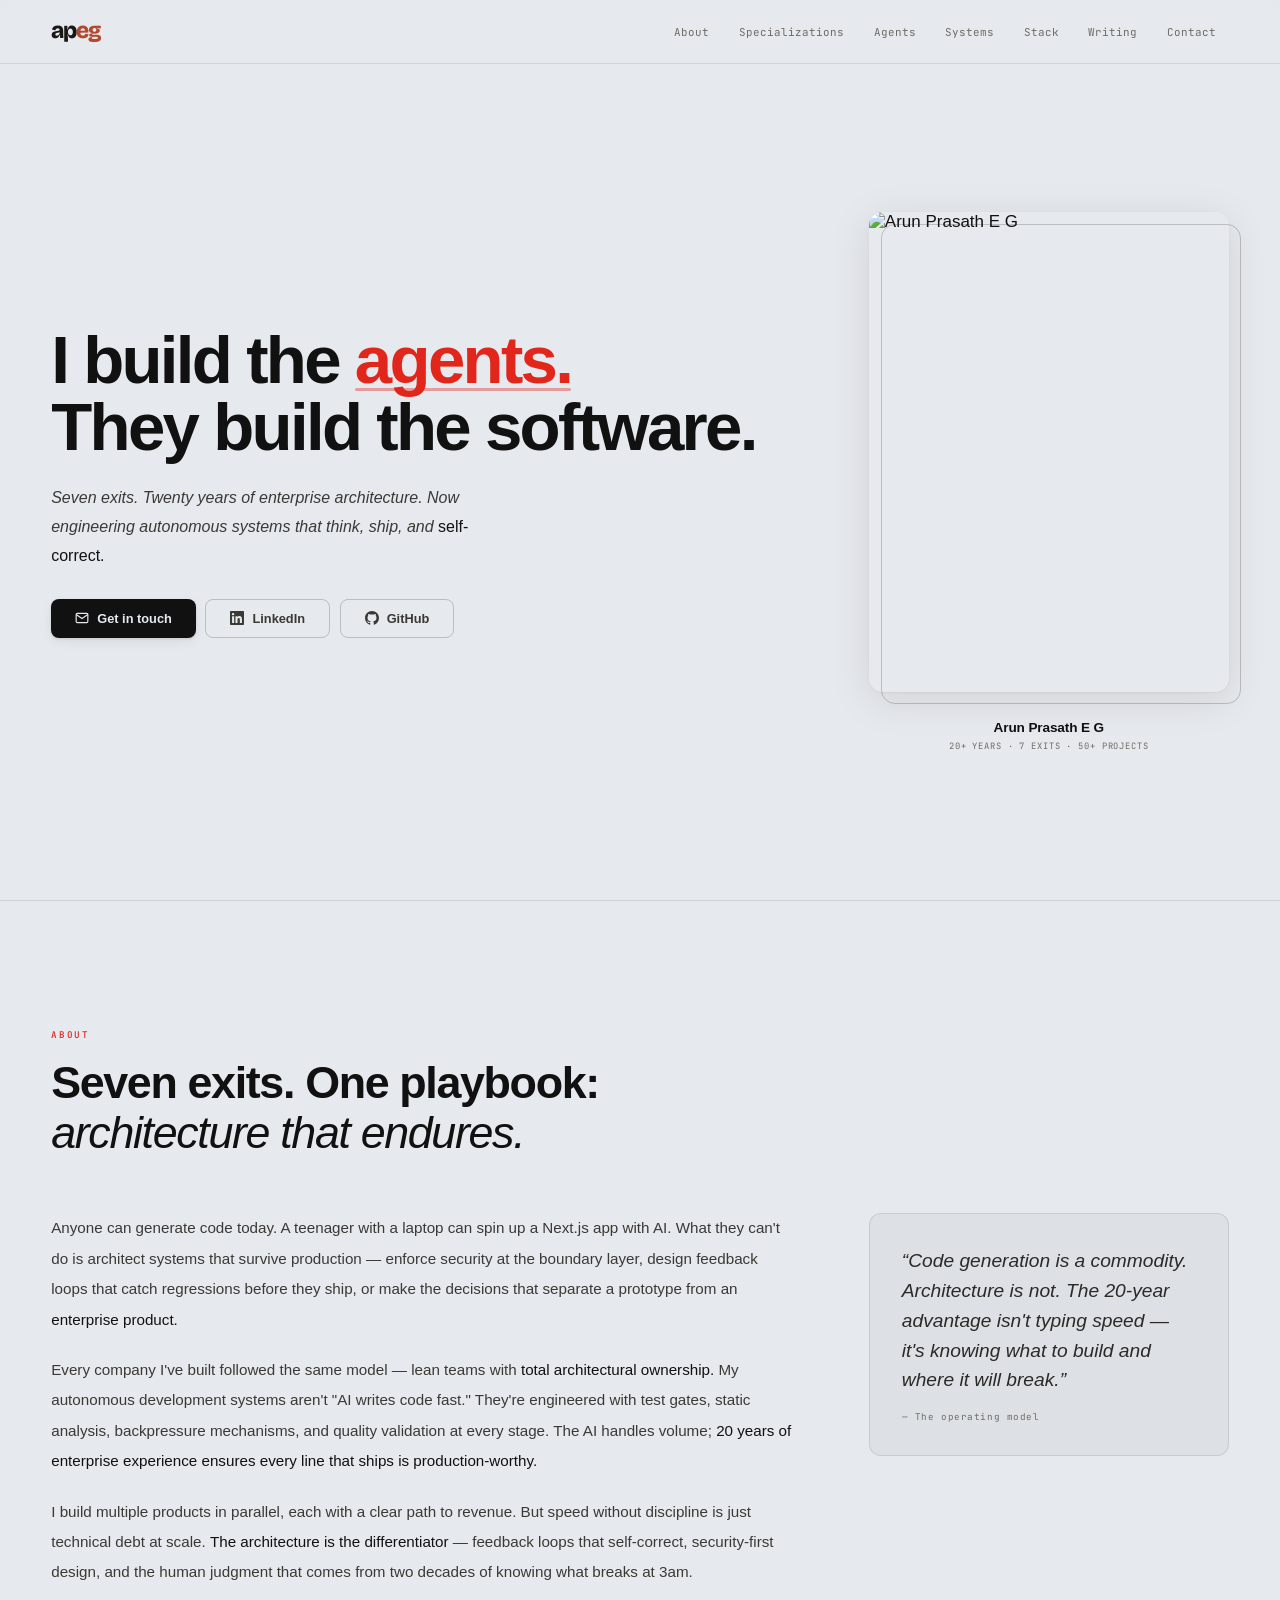
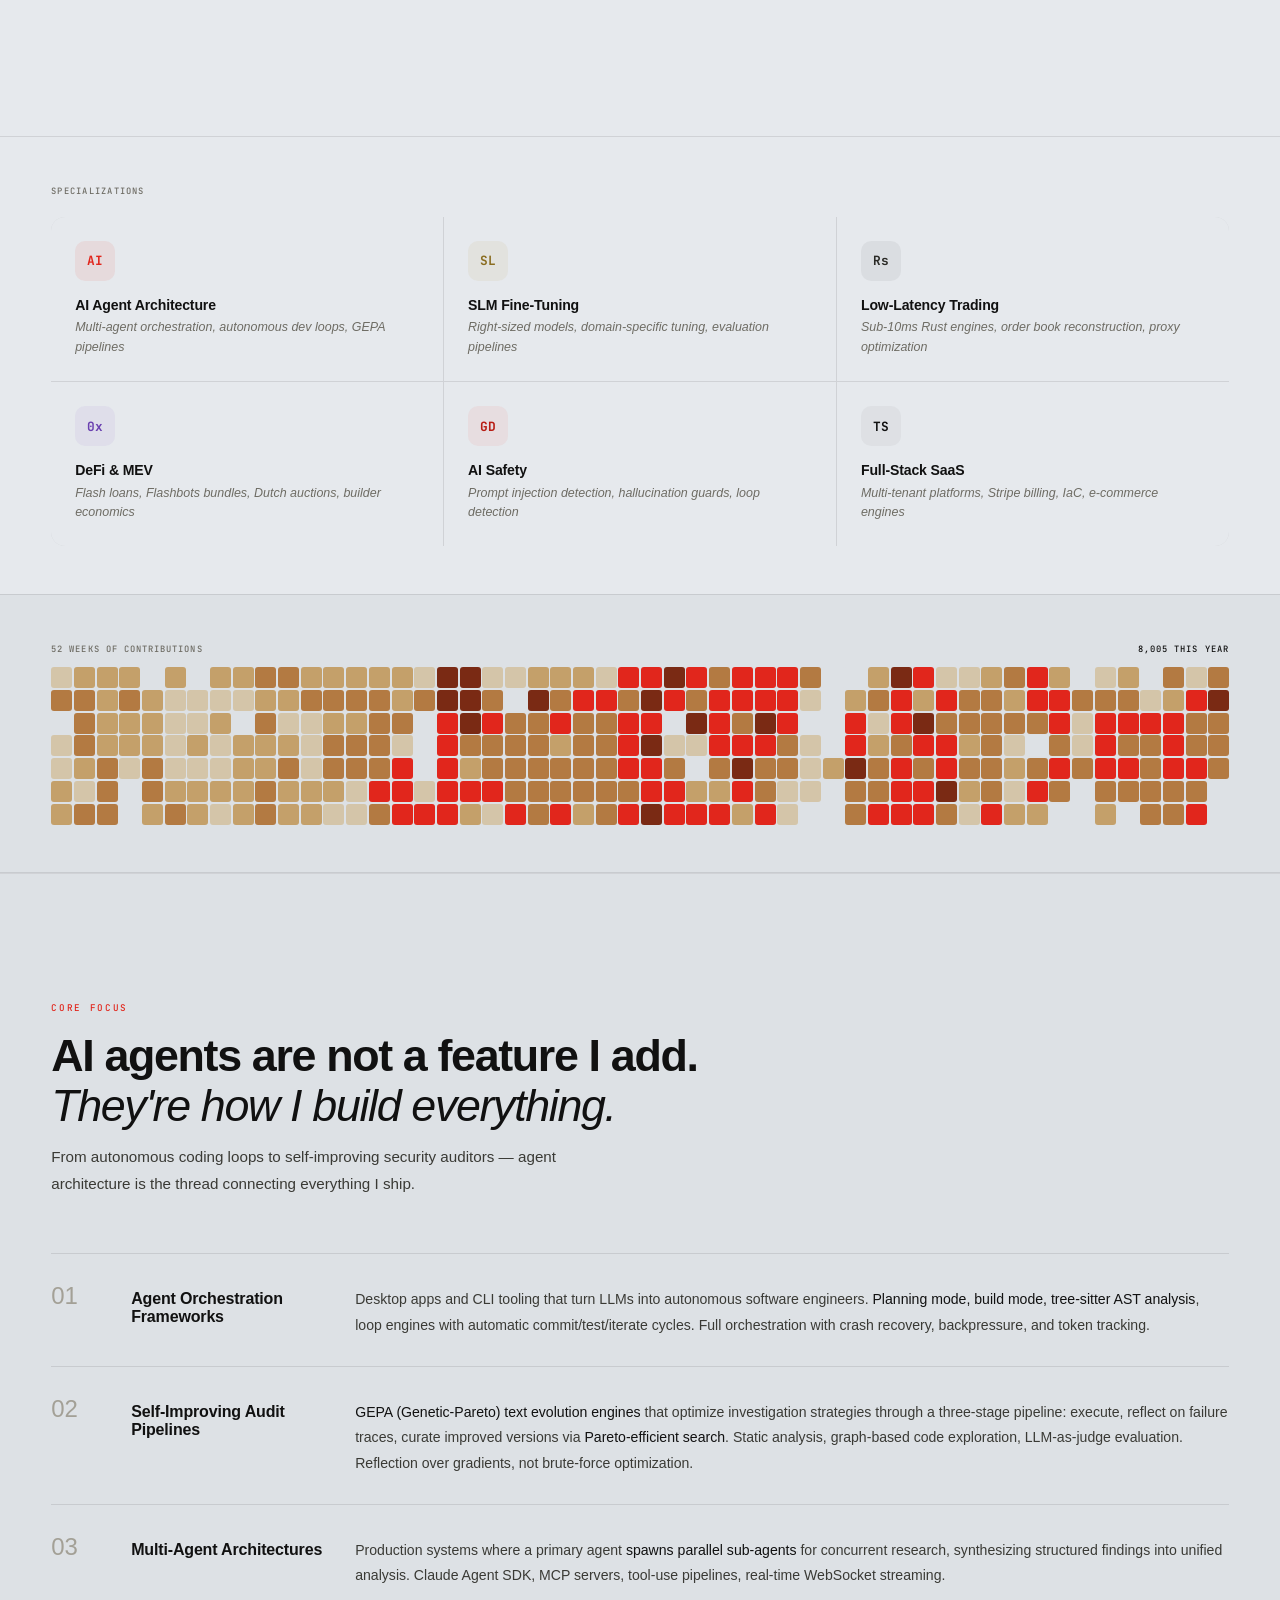
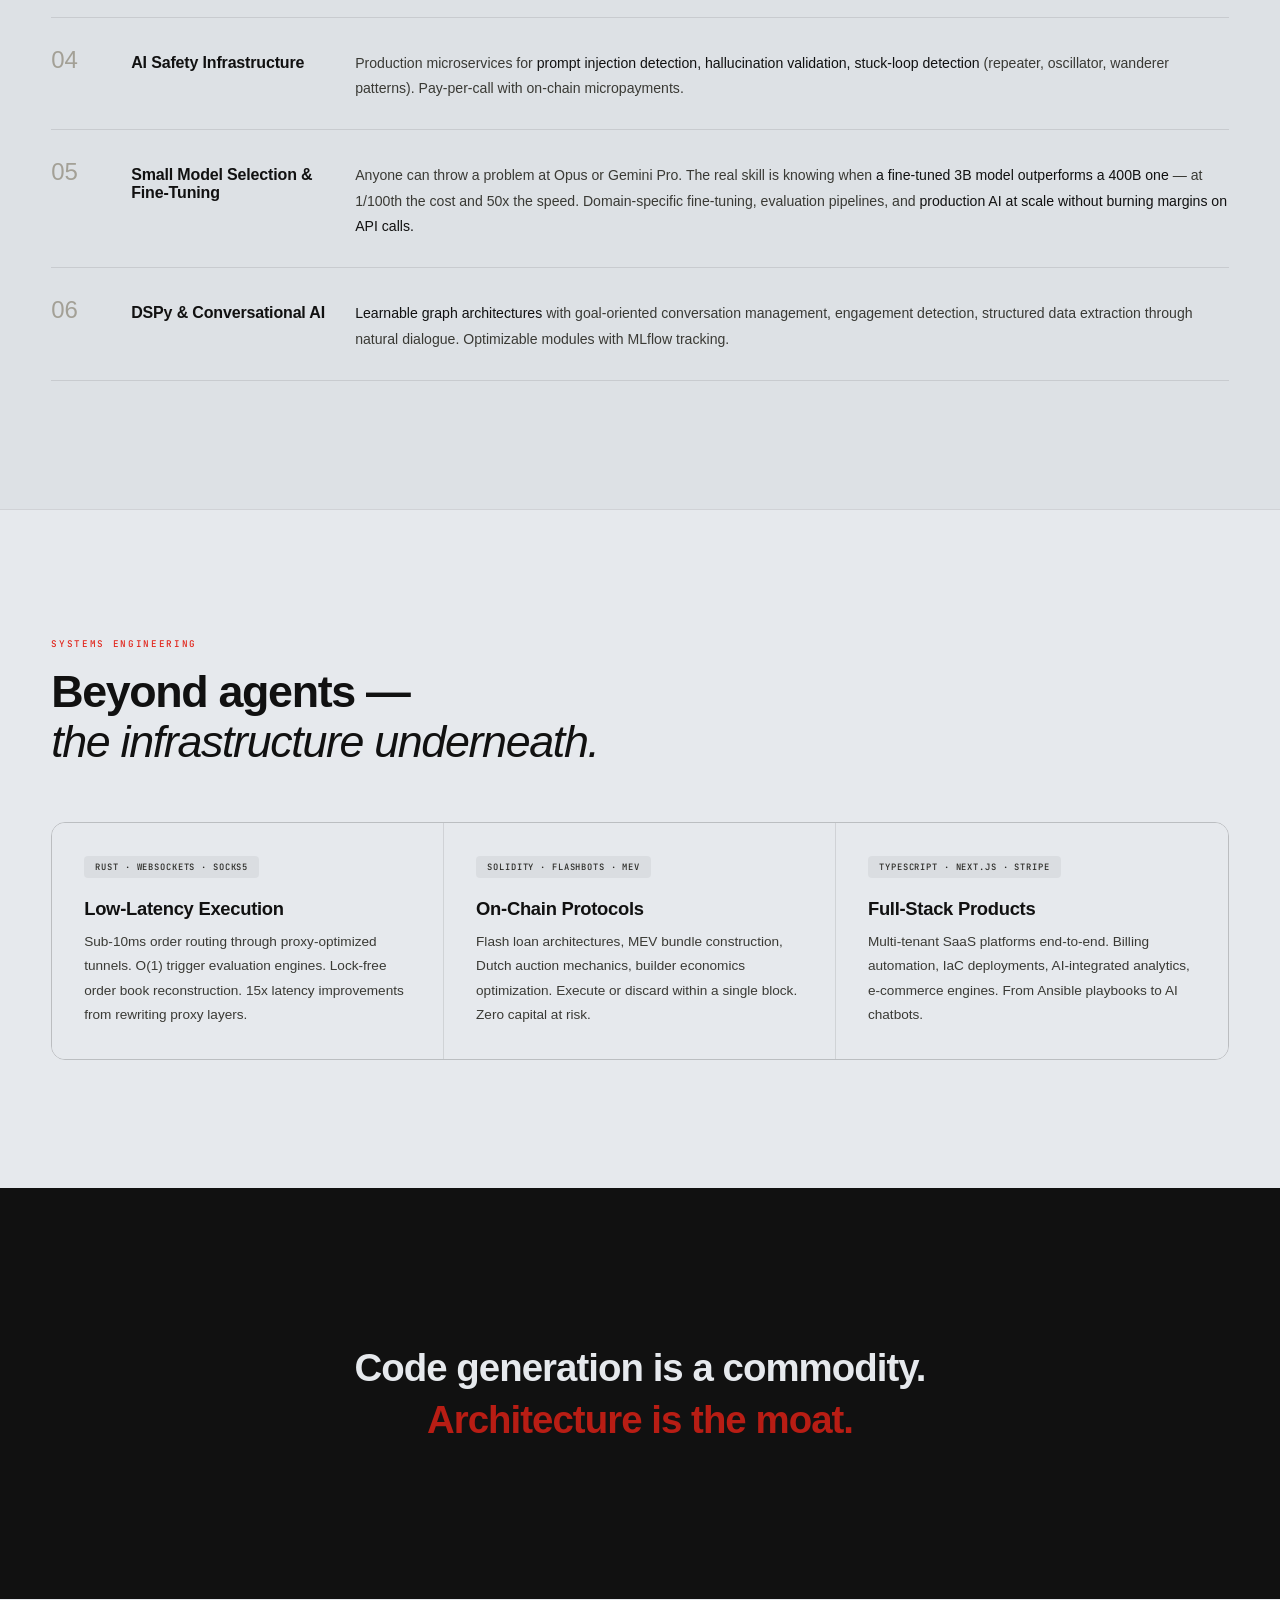
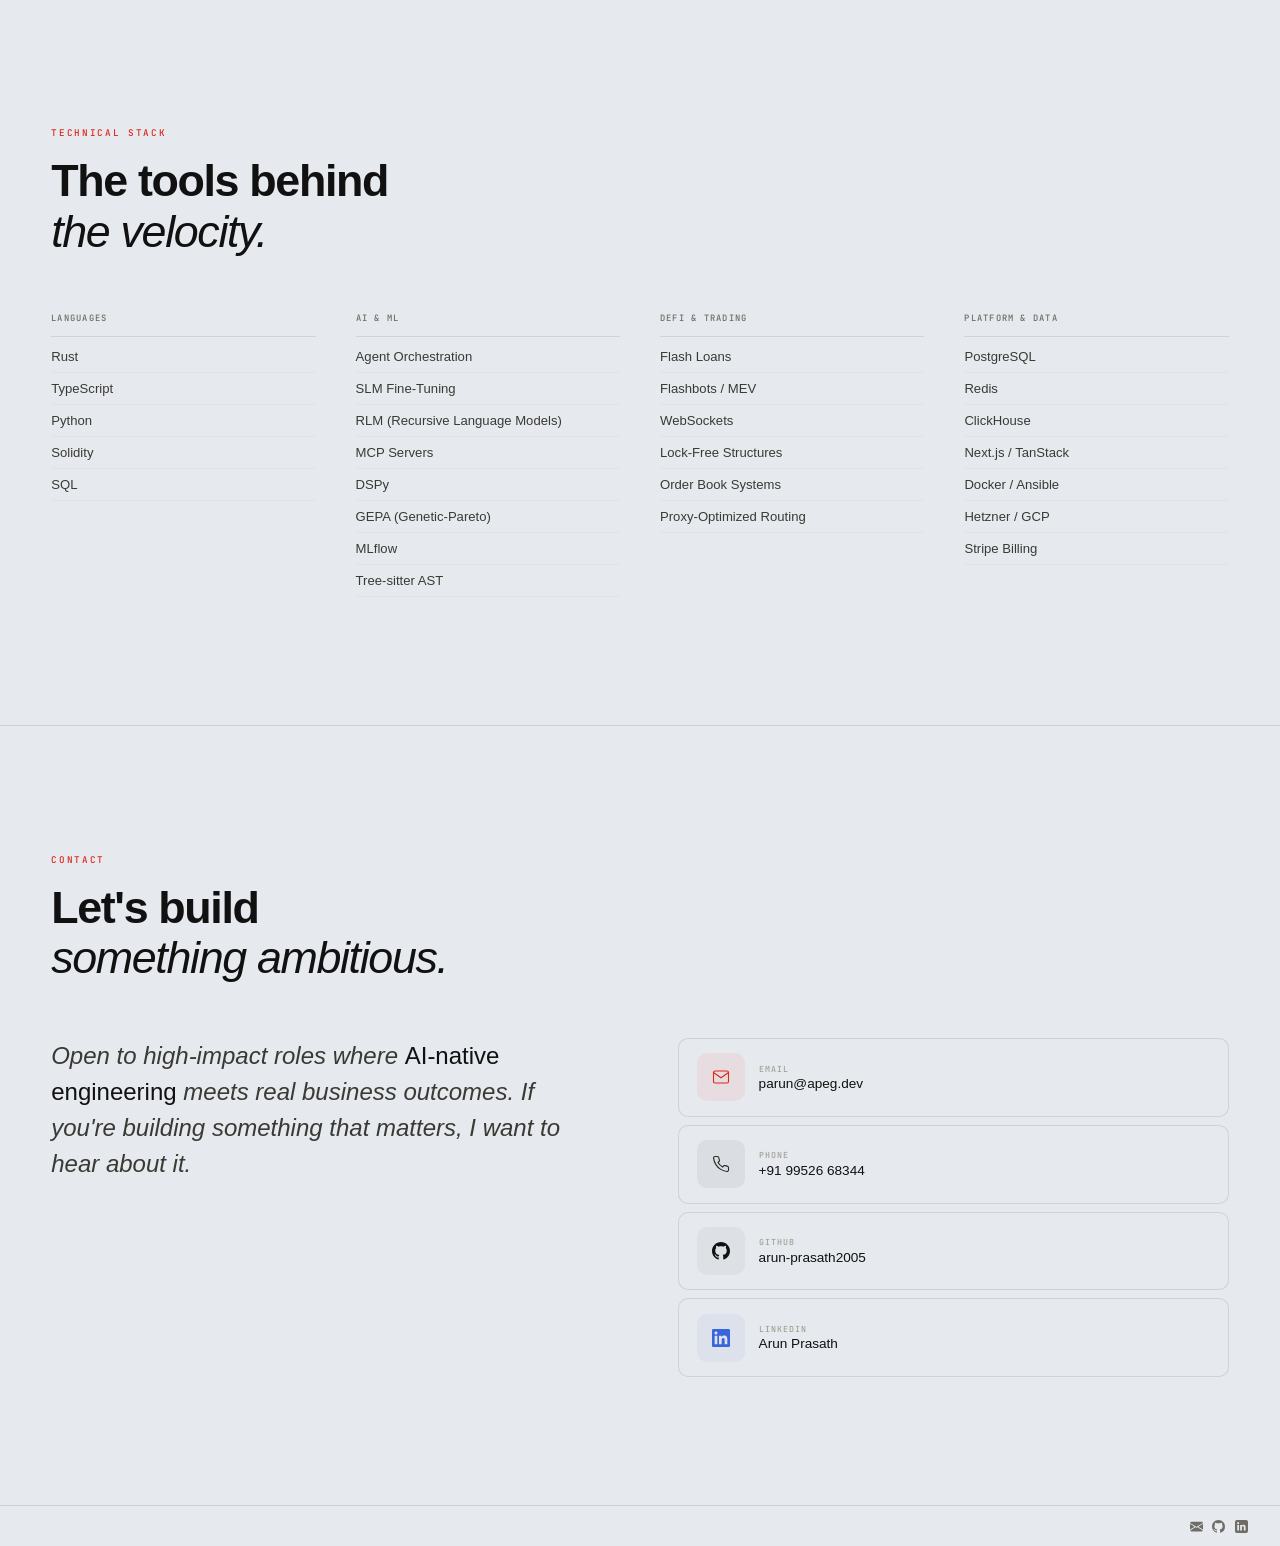
==== commit a8cd82af: "Update contribution graph data [automated]" ====
--- a/index.html
+++ b/index.html
@@ -672,7 +672,7 @@
     <div class="contrib-wrap" id="contrib">
       <div class="contrib-label">
         <span>52 weeks of contributions</span>
-        <span class="total">7,980 this year</span>
+        <span class="total">8,005 this year</span>
       </div>
       <div class="contrib-graph" id="contribGraph"></div>
     </div>
@@ -855,8 +855,8 @@
 <script>
 // Contribution graph
 (function(){
-const dates=["2025-09-07","2025-09-08","2025-09-09","2025-09-10","2025-09-11","2025-09-12","2025-09-13","2025-09-14","2025-09-15","2025-09-16","2025-09-17","2025-09-18","2025-09-19","2025-09-20","2025-09-21","2025-09-22","2025-09-23","2025-09-24","2025-09-25","2025-09-26","2025-09-27","2025-09-28","2025-09-29","2025-09-30","2025-10-01","2025-10-02","2025-10-03","2025-10-04","2025-10-05","2025-10-06","2025-10-07","2025-10-08","2025-10-09","2025-10-10","2025-10-11","2025-10-12","2025-10-13","2025-10-14","2025-10-15","2025-10-16","2025-10-17","2025-10-18","2025-10-19","2025-10-20","2025-10-21","2025-10-22","2025-10-23","2025-10-24","2025-10-25","2025-10-26","2025-10-27","2025-10-28","2025-10-29","2025-10-30","2025-10-31","2025-11-01","2025-11-02","2025-11-03","2025-11-04","2025-11-05","2025-11-06","2025-11-07","2025-11-08","2025-11-09","2025-11-10","2025-11-11","2025-11-12","2025-11-13","2025-11-14","2025-11-15","2025-11-16","2025-11-17","2025-11-18","2025-11-19","2025-11-20","2025-11-21","2025-11-22","2025-11-23","2025-11-24","2025-11-25","2025-11-26","2025-11-27","2025-11-28","2025-11-29","2025-11-30","2025-12-01","2025-12-02","2025-12-03","2025-12-04","2025-12-05","2025-12-06","2025-12-07","2025-12-08","2025-12-09","2025-12-10","2025-12-11","2025-12-12","2025-12-13","2025-12-14","2025-12-15","2025-12-16","2025-12-17","2025-12-18","2025-12-19","2025-12-20","2025-12-21","2025-12-22","2025-12-23","2025-12-24","2025-12-25","2025-12-26","2025-12-27","2025-12-28","2025-12-29","2025-12-30","2025-12-31","2026-01-01","2026-01-02","2026-01-03","2026-01-04","2026-01-05","2026-01-06","2026-01-07","2026-01-08","2026-01-09","2026-01-10","2026-01-11","2026-01-12","2026-01-13","2026-01-14","2026-01-15","2026-01-16","2026-01-17","2026-01-18","2026-01-19","2026-01-20","2026-01-21","2026-01-22","2026-01-23","2026-01-24","2026-01-25","2026-01-26","2026-01-27","2026-01-28","2026-01-29","2026-01-30","2026-01-31","2026-02-01","2026-02-02","2026-02-03","2026-02-04","2026-02-05","2026-02-06","2026-02-07","2026-02-08","2026-02-09","2026-02-10","2026-02-11","2026-02-12","2026-02-13","2026-02-14","2026-02-15","2026-02-16","2026-02-17","2026-02-18","2026-02-19","2026-02-20","2026-02-21","2026-02-22","2026-02-23","2026-02-24","2026-02-25","2026-02-26","2026-02-27","2026-02-28","2026-03-01","2026-03-02","2026-03-03","2026-03-04","2026-03-05","2026-03-06","2026-03-07","2026-03-08","2026-03-09","2026-03-10","2026-03-11","2026-03-12","2026-03-13","2026-03-14","2026-03-15","2026-03-16","2026-03-17","2026-03-18","2026-03-19","2026-03-20","2026-03-21","2026-03-22","2026-03-23","2026-03-24","2026-03-25","2026-03-26","2026-03-27","2026-03-28","2026-03-29","2026-03-30","2026-03-31","2026-04-01","2026-04-02","2026-04-03","2026-04-04","2026-04-05","2026-04-06","2026-04-07","2026-04-08","2026-04-09","2026-04-10","2026-04-11","2026-04-12","2026-04-13","2026-04-14","2026-04-15","2026-04-16","2026-04-17","2026-04-18","2026-04-19","2026-04-20","2026-04-21","2026-04-22","2026-04-23","2026-04-24","2026-04-25","2026-04-26","2026-04-27","2026-04-28","2026-04-29","2026-04-30","2026-05-01","2026-05-02","2026-05-03","2026-05-04","2026-05-05","2026-05-06","2026-05-07","2026-05-08","2026-05-09","2026-05-10","2026-05-11","2026-05-12","2026-05-13","2026-05-14","2026-05-15","2026-05-16","2026-05-17","2026-05-18","2026-05-19","2026-05-20","2026-05-21","2026-05-22","2026-05-23","2026-05-24","2026-05-25","2026-05-26","2026-05-27","2026-05-28","2026-05-29","2026-05-30","2026-05-31","2026-06-01","2026-06-02","2026-06-03","2026-06-04","2026-06-05","2026-06-06","2026-06-07","2026-06-08","2026-06-09","2026-06-10","2026-06-11","2026-06-12","2026-06-13","2026-06-14","2026-06-15","2026-06-16","2026-06-17","2026-06-18","2026-06-19","2026-06-20","2026-06-21","2026-06-22","2026-06-23","2026-06-24","2026-06-25","2026-06-26","2026-06-27","2026-06-28","2026-06-29","2026-06-30","2026-07-01","2026-07-02","2026-07-03","2026-07-04","2026-07-05","2026-07-06","2026-07-07","2026-07-08","2026-07-09","2026-07-10","2026-07-11","2026-07-12","2026-07-13","2026-07-14","2026-07-15","2026-07-16","2026-07-17","2026-07-18","2026-07-19","2026-07-20","2026-07-21","2026-07-22","2026-07-23","2026-07-24","2026-07-25","2026-07-26","2026-07-27","2026-07-28","2026-07-29","2026-07-30","2026-07-31","2026-08-01","2026-08-02","2026-08-03","2026-08-04","2026-08-05","2026-08-06","2026-08-07","2026-08-08","2026-08-09","2026-08-10","2026-08-11","2026-08-12","2026-08-13","2026-08-14","2026-08-15","2026-08-16","2026-08-17","2026-08-18","2026-08-19","2026-08-20","2026-08-21","2026-08-22","2026-08-23","2026-08-24","2026-08-25","2026-08-26","2026-08-27","2026-08-28","2026-08-29","2026-08-30","2026-08-31","2026-09-01","2026-09-02"];
-const data=[3,19,0,1,3,6,11,6,13,13,25,6,4,16,7,6,8,12,17,29,25,12,17,10,8,2,0,0,0,12,10,5,20,23,6,6,4,2,4,1,5,15,0,3,1,7,1,6,9,5,4,10,3,4,8,1,11,1,0,5,7,7,9,14,7,20,9,5,14,19,15,10,2,8,14,5,7,9,19,1,3,3,5,9,8,14,8,24,15,10,1,10,13,12,19,15,3,4,7,14,28,24,26,42,16,6,8,14,2,42,33,32,1,14,0,0,0,1,47,71,69,58,44,35,41,41,69,120,63,29,7,34,6,3,28,38,20,19,37,4,1,0,19,18,24,21,47,7,121,23,18,27,23,26,10,17,46,9,26,13,37,10,39,28,15,15,21,12,3,32,17,19,14,22,23,36,25,38,35,49,26,33,36,94,39,79,44,44,125,85,55,0,3,14,42,32,35,22,80,3,0,7,43,30,56,42,47,22,10,33,36,32,24,55,91,37,5,54,43,114,51,21,25,46,41,44,42,26,22,4,4,27,2,0,4,1,1,0,0,0,0,0,5,0,0,0,10,38,34,64,14,22,10,23,2,8,26,28,37,66,55,54,16,48,48,58,35,10,66,31,21,47,48,3,48,23,53,39,68,15,3,23,29,8,14,12,2,6,22,22,15,22,20,32,14,10,18,1,6,2,6,58,46,25,0,25,35,12,5,39,43,21,43,27,0,0,18,2,1,22,0,0,2,18,38,40,40,27,9,9,19,32,28,52,26,0,0,2,40,15,24,26,25,28,10,36,46,52,27,21,1,46,27,23,34,27,48,29,66,18,15];
+const dates=["2025-09-07","2025-09-08","2025-09-09","2025-09-10","2025-09-11","2025-09-12","2025-09-13","2025-09-14","2025-09-15","2025-09-16","2025-09-17","2025-09-18","2025-09-19","2025-09-20","2025-09-21","2025-09-22","2025-09-23","2025-09-24","2025-09-25","2025-09-26","2025-09-27","2025-09-28","2025-09-29","2025-09-30","2025-10-01","2025-10-02","2025-10-03","2025-10-04","2025-10-05","2025-10-06","2025-10-07","2025-10-08","2025-10-09","2025-10-10","2025-10-11","2025-10-12","2025-10-13","2025-10-14","2025-10-15","2025-10-16","2025-10-17","2025-10-18","2025-10-19","2025-10-20","2025-10-21","2025-10-22","2025-10-23","2025-10-24","2025-10-25","2025-10-26","2025-10-27","2025-10-28","2025-10-29","2025-10-30","2025-10-31","2025-11-01","2025-11-02","2025-11-03","2025-11-04","2025-11-05","2025-11-06","2025-11-07","2025-11-08","2025-11-09","2025-11-10","2025-11-11","2025-11-12","2025-11-13","2025-11-14","2025-11-15","2025-11-16","2025-11-17","2025-11-18","2025-11-19","2025-11-20","2025-11-21","2025-11-22","2025-11-23","2025-11-24","2025-11-25","2025-11-26","2025-11-27","2025-11-28","2025-11-29","2025-11-30","2025-12-01","2025-12-02","2025-12-03","2025-12-04","2025-12-05","2025-12-06","2025-12-07","2025-12-08","2025-12-09","2025-12-10","2025-12-11","2025-12-12","2025-12-13","2025-12-14","2025-12-15","2025-12-16","2025-12-17","2025-12-18","2025-12-19","2025-12-20","2025-12-21","2025-12-22","2025-12-23","2025-12-24","2025-12-25","2025-12-26","2025-12-27","2025-12-28","2025-12-29","2025-12-30","2025-12-31","2026-01-01","2026-01-02","2026-01-03","2026-01-04","2026-01-05","2026-01-06","2026-01-07","2026-01-08","2026-01-09","2026-01-10","2026-01-11","2026-01-12","2026-01-13","2026-01-14","2026-01-15","2026-01-16","2026-01-17","2026-01-18","2026-01-19","2026-01-20","2026-01-21","2026-01-22","2026-01-23","2026-01-24","2026-01-25","2026-01-26","2026-01-27","2026-01-28","2026-01-29","2026-01-30","2026-01-31","2026-02-01","2026-02-02","2026-02-03","2026-02-04","2026-02-05","2026-02-06","2026-02-07","2026-02-08","2026-02-09","2026-02-10","2026-02-11","2026-02-12","2026-02-13","2026-02-14","2026-02-15","2026-02-16","2026-02-17","2026-02-18","2026-02-19","2026-02-20","2026-02-21","2026-02-22","2026-02-23","2026-02-24","2026-02-25","2026-02-26","2026-02-27","2026-02-28","2026-03-01","2026-03-02","2026-03-03","2026-03-04","2026-03-05","2026-03-06","2026-03-07","2026-03-08","2026-03-09","2026-03-10","2026-03-11","2026-03-12","2026-03-13","2026-03-14","2026-03-15","2026-03-16","2026-03-17","2026-03-18","2026-03-19","2026-03-20","2026-03-21","2026-03-22","2026-03-23","2026-03-24","2026-03-25","2026-03-26","2026-03-27","2026-03-28","2026-03-29","2026-03-30","2026-03-31","2026-04-01","2026-04-02","2026-04-03","2026-04-04","2026-04-05","2026-04-06","2026-04-07","2026-04-08","2026-04-09","2026-04-10","2026-04-11","2026-04-12","2026-04-13","2026-04-14","2026-04-15","2026-04-16","2026-04-17","2026-04-18","2026-04-19","2026-04-20","2026-04-21","2026-04-22","2026-04-23","2026-04-24","2026-04-25","2026-04-26","2026-04-27","2026-04-28","2026-04-29","2026-04-30","2026-05-01","2026-05-02","2026-05-03","2026-05-04","2026-05-05","2026-05-06","2026-05-07","2026-05-08","2026-05-09","2026-05-10","2026-05-11","2026-05-12","2026-05-13","2026-05-14","2026-05-15","2026-05-16","2026-05-17","2026-05-18","2026-05-19","2026-05-20","2026-05-21","2026-05-22","2026-05-23","2026-05-24","2026-05-25","2026-05-26","2026-05-27","2026-05-28","2026-05-29","2026-05-30","2026-05-31","2026-06-01","2026-06-02","2026-06-03","2026-06-04","2026-06-05","2026-06-06","2026-06-07","2026-06-08","2026-06-09","2026-06-10","2026-06-11","2026-06-12","2026-06-13","2026-06-14","2026-06-15","2026-06-16","2026-06-17","2026-06-18","2026-06-19","2026-06-20","2026-06-21","2026-06-22","2026-06-23","2026-06-24","2026-06-25","2026-06-26","2026-06-27","2026-06-28","2026-06-29","2026-06-30","2026-07-01","2026-07-02","2026-07-03","2026-07-04","2026-07-05","2026-07-06","2026-07-07","2026-07-08","2026-07-09","2026-07-10","2026-07-11","2026-07-12","2026-07-13","2026-07-14","2026-07-15","2026-07-16","2026-07-17","2026-07-18","2026-07-19","2026-07-20","2026-07-21","2026-07-22","2026-07-23","2026-07-24","2026-07-25","2026-07-26","2026-07-27","2026-07-28","2026-07-29","2026-07-30","2026-07-31","2026-08-01","2026-08-02","2026-08-03","2026-08-04","2026-08-05","2026-08-06","2026-08-07","2026-08-08","2026-08-09","2026-08-10","2026-08-11","2026-08-12","2026-08-13","2026-08-14","2026-08-15","2026-08-16","2026-08-17","2026-08-18","2026-08-19","2026-08-20","2026-08-21","2026-08-22","2026-08-23","2026-08-24","2026-08-25","2026-08-26","2026-08-27","2026-08-28","2026-08-29","2026-08-30","2026-08-31","2026-09-01","2026-09-02","2026-09-03"];
+const data=[3,19,0,1,3,6,11,6,13,13,25,6,4,16,7,6,8,12,17,29,25,12,17,10,8,2,0,0,0,12,10,5,20,23,6,6,4,2,4,1,5,15,0,3,1,7,1,6,9,5,4,10,3,4,8,1,11,1,0,5,7,7,9,14,7,20,9,5,14,19,15,10,2,8,14,5,7,9,19,1,3,3,5,9,8,14,8,24,15,10,1,10,13,12,19,15,3,4,7,14,28,24,26,42,16,6,8,14,2,42,33,32,1,14,0,0,0,1,47,71,69,58,44,35,41,41,69,120,63,29,7,34,6,3,28,38,20,19,37,4,1,0,19,18,24,21,47,7,121,23,18,27,23,26,10,17,46,9,26,13,37,10,39,28,15,15,21,12,3,32,17,19,14,22,23,36,25,38,35,49,26,33,36,94,39,79,44,44,125,85,55,0,3,14,42,32,35,22,80,3,0,7,43,30,56,42,47,22,10,33,36,32,24,55,91,37,5,54,43,114,51,21,25,46,41,44,42,26,22,4,4,27,2,0,4,1,1,0,0,0,0,0,5,0,0,0,10,38,34,64,14,22,10,23,2,8,26,28,37,66,55,54,16,48,48,58,35,10,66,31,21,47,48,3,48,23,53,39,68,15,3,23,29,8,14,12,2,6,22,22,15,22,20,32,14,10,18,1,6,2,6,58,46,25,0,25,35,12,5,39,43,21,43,27,0,0,18,2,1,22,0,0,2,18,38,40,40,27,9,9,19,32,28,52,26,0,0,2,40,15,24,26,25,28,10,36,46,52,27,21,1,46,27,23,34,27,48,29,66,18,20,23];
 const g=document.getElementById('contribGraph');
 if(!g)return;
 const days=['Sun','Mon','Tue','Wed','Thu','Fri','Sat'];
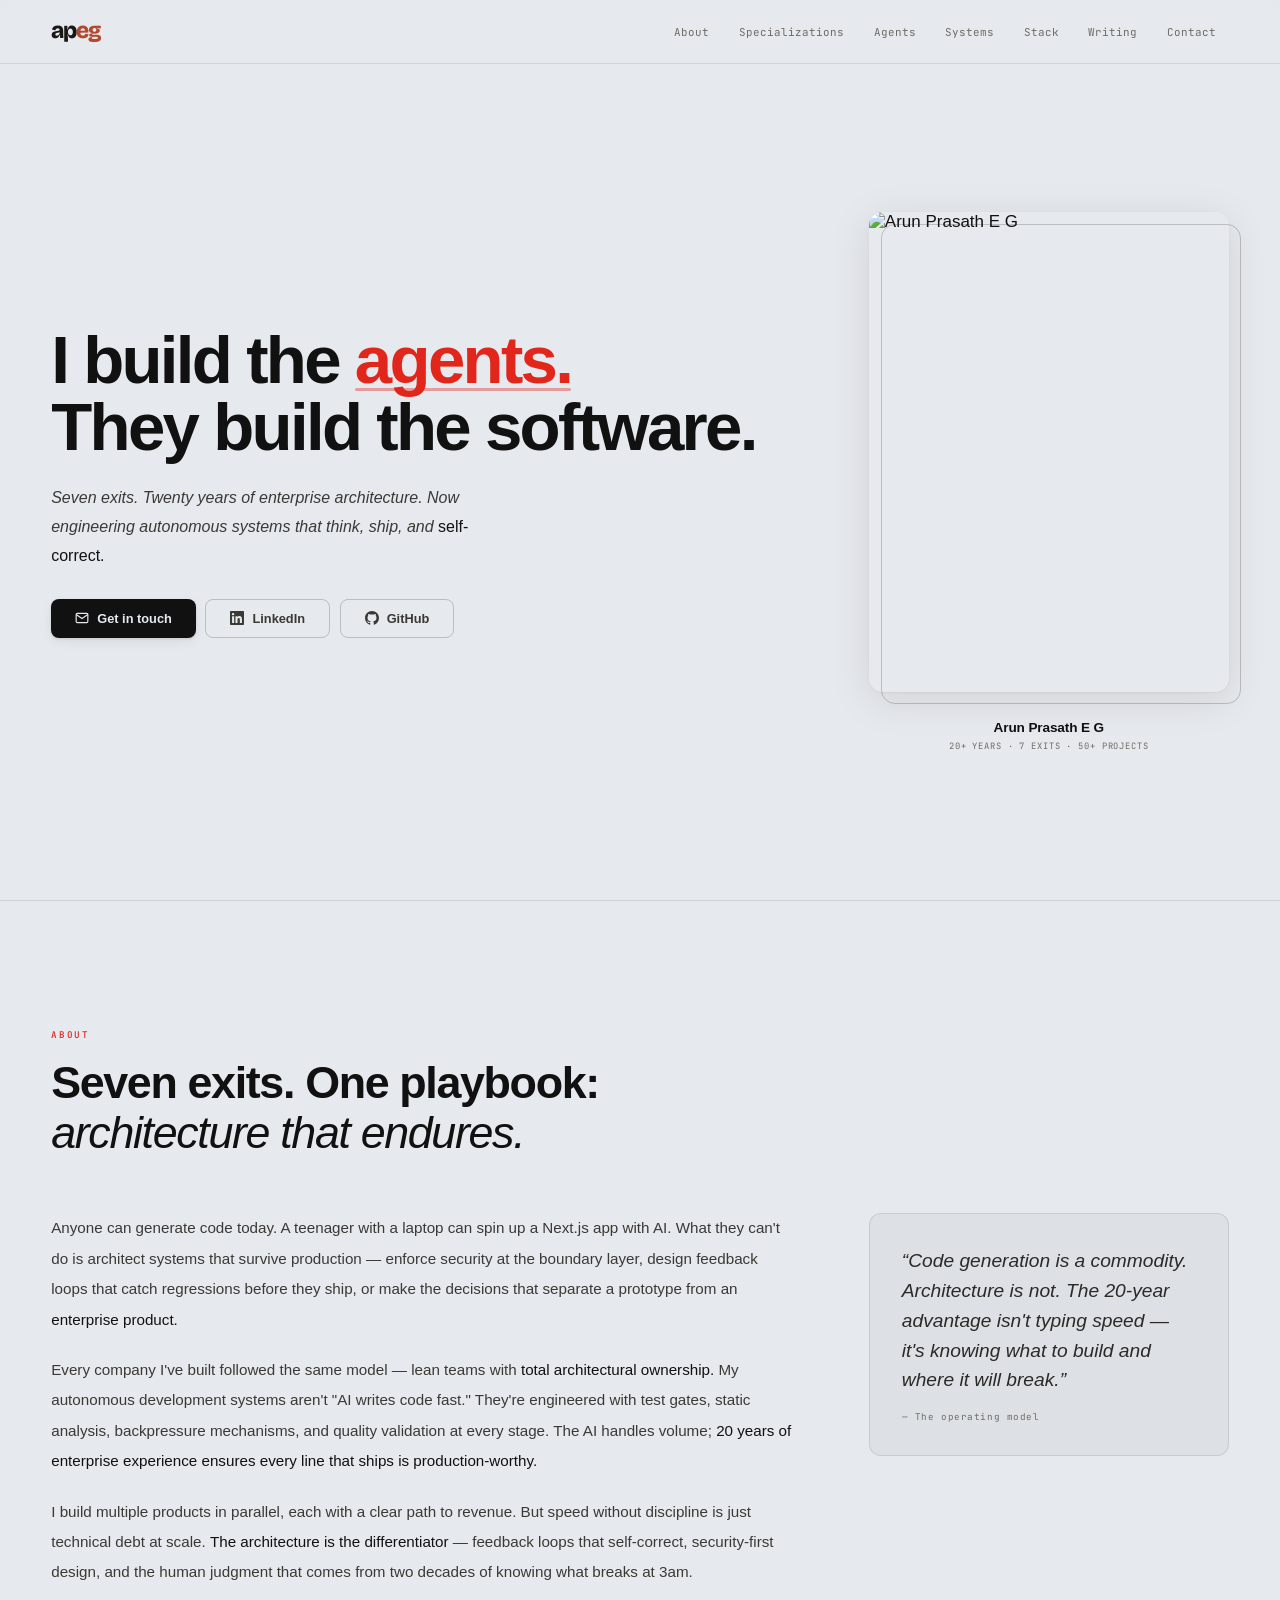
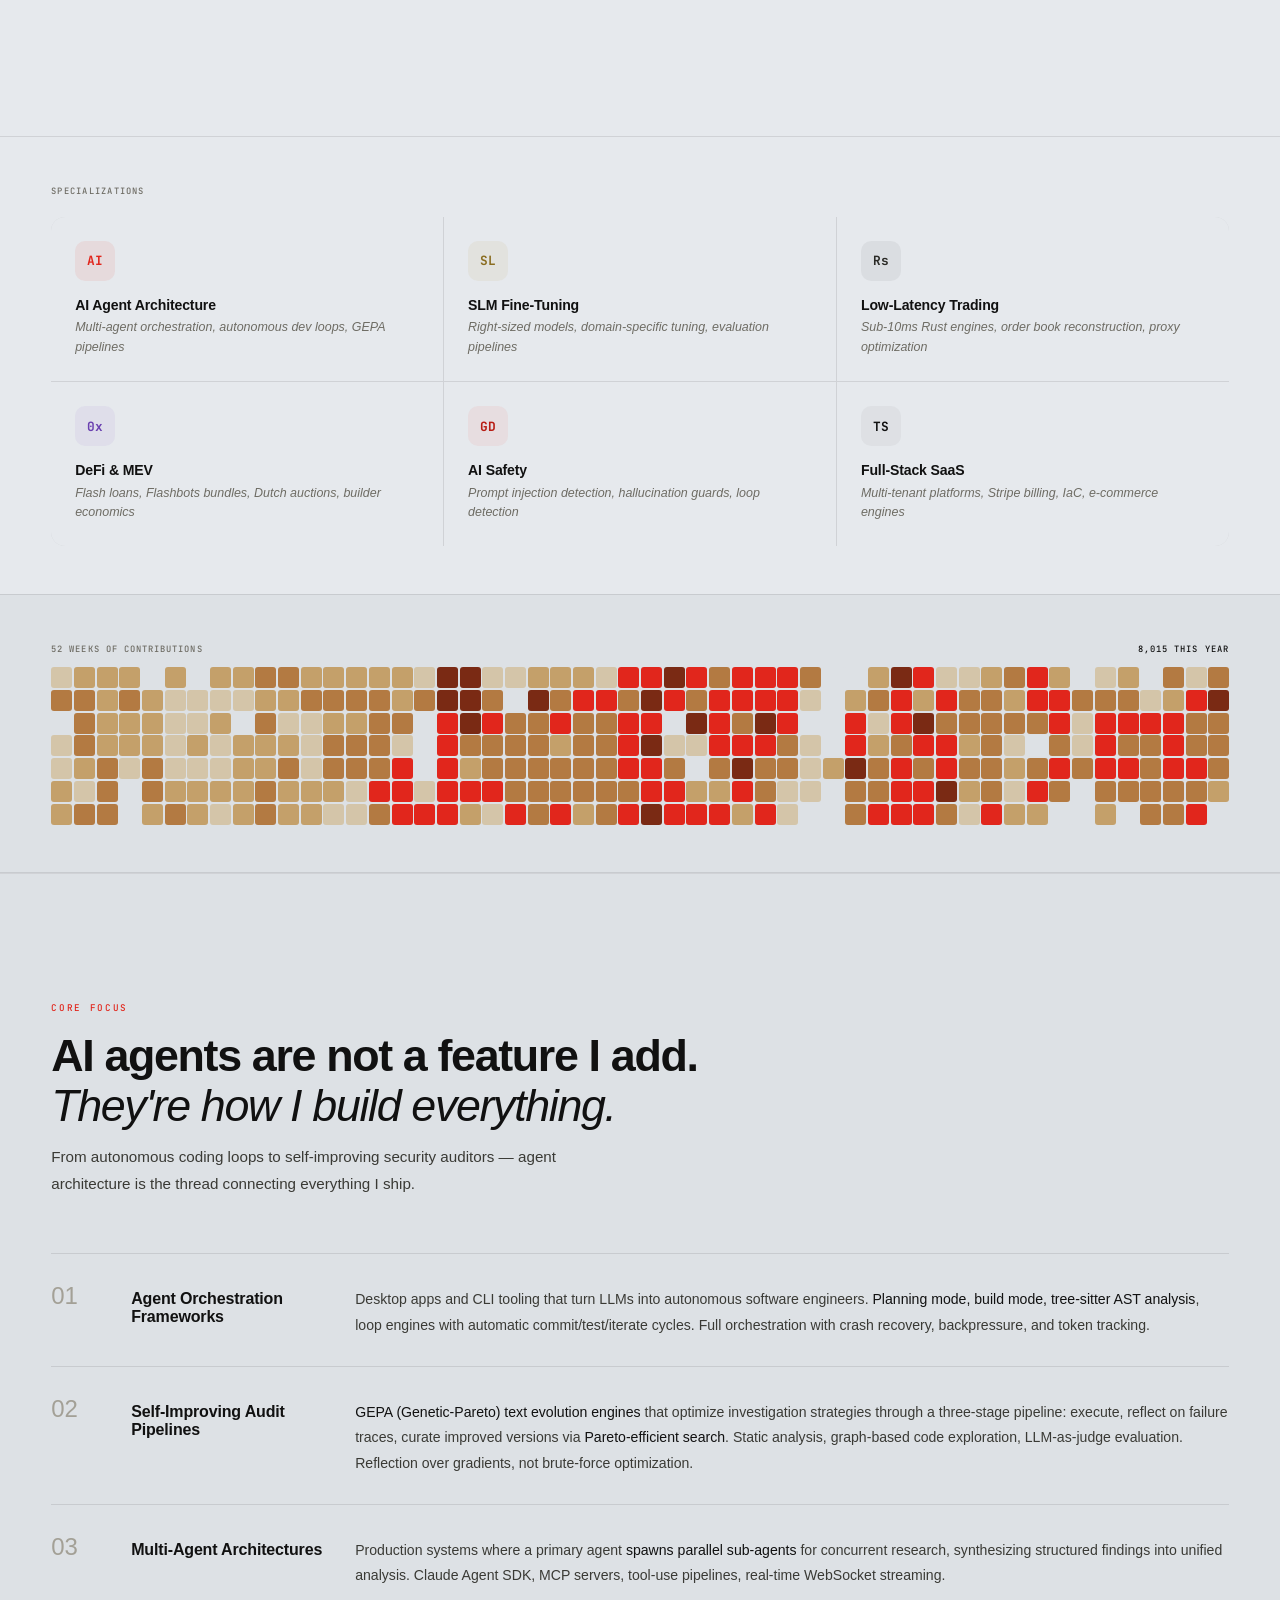
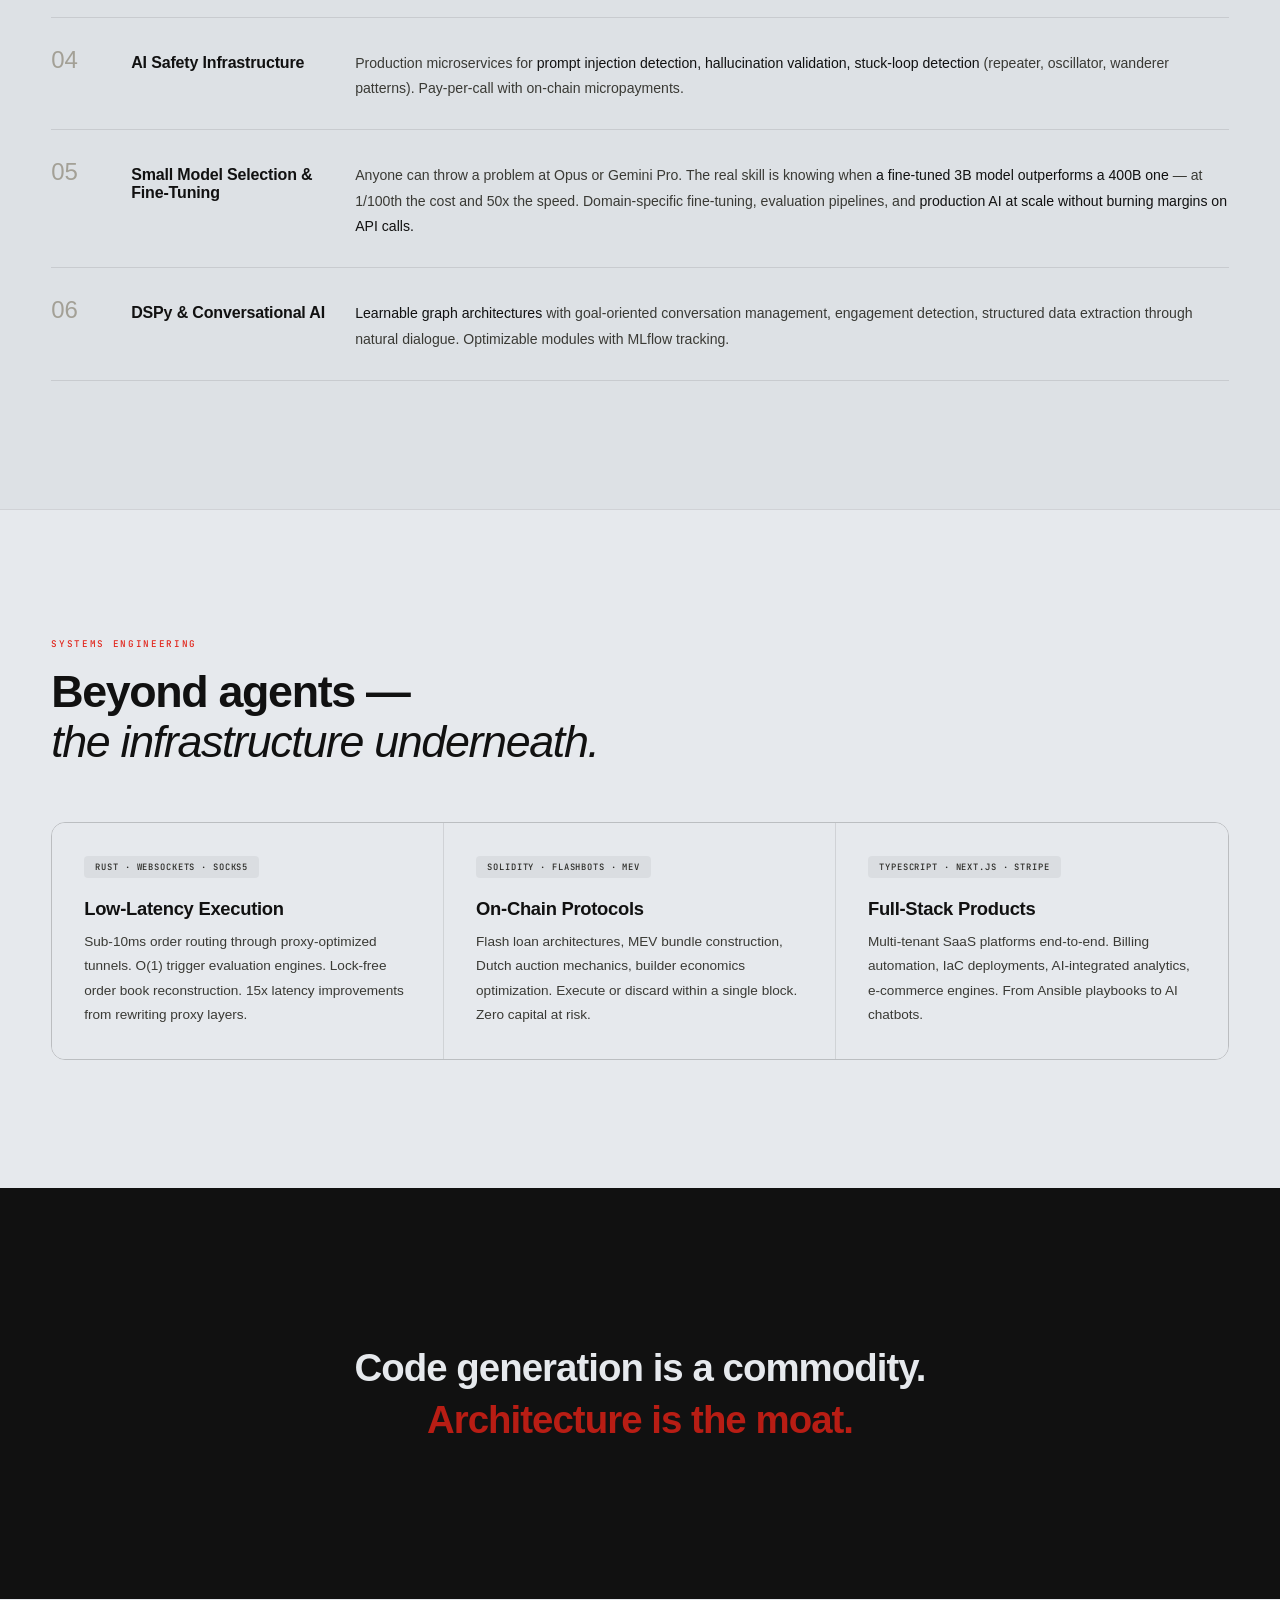
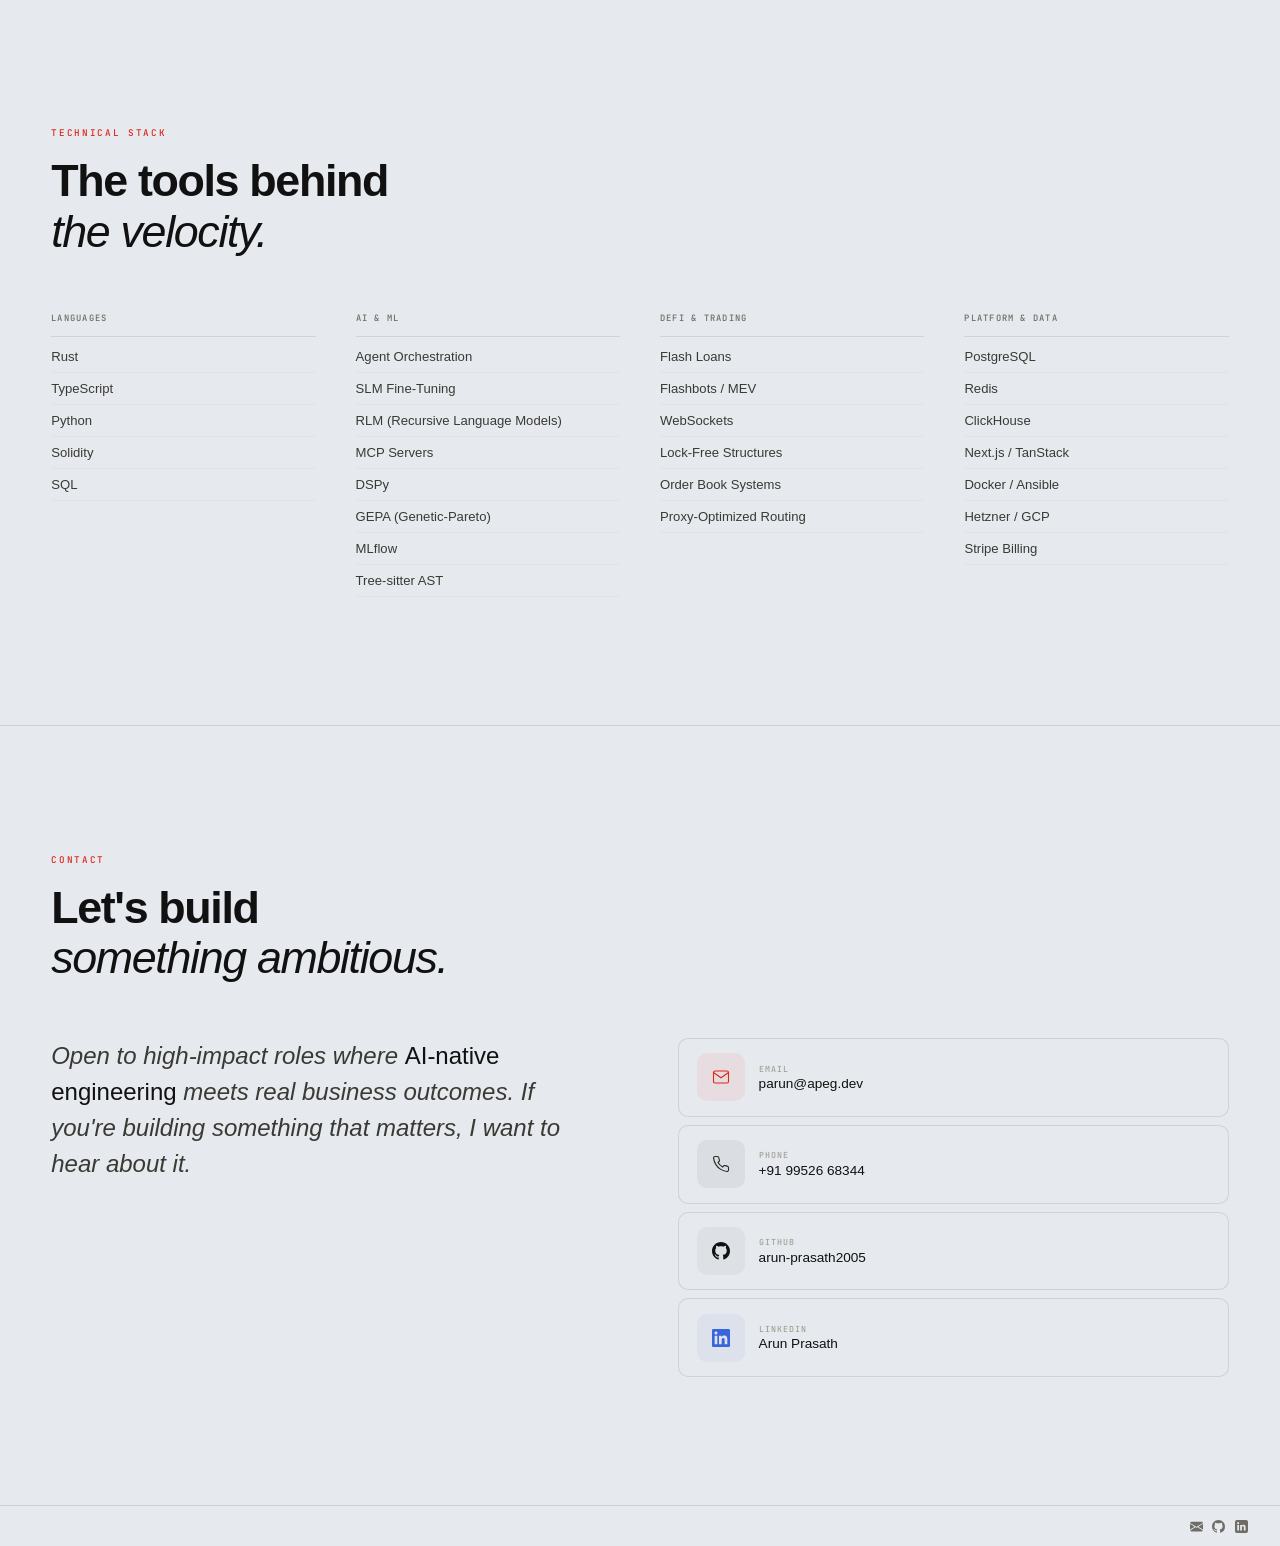
==== commit bcbdea9c: "Update contribution graph data [automated]" ====
--- a/index.html
+++ b/index.html
@@ -672,7 +672,7 @@
     <div class="contrib-wrap" id="contrib">
       <div class="contrib-label">
         <span>52 weeks of contributions</span>
-        <span class="total">8,005 this year</span>
+        <span class="total">8,015 this year</span>
       </div>
       <div class="contrib-graph" id="contribGraph"></div>
     </div>
@@ -855,8 +855,8 @@
 <script>
 // Contribution graph
 (function(){
-const dates=["2025-09-07","2025-09-08","2025-09-09","2025-09-10","2025-09-11","2025-09-12","2025-09-13","2025-09-14","2025-09-15","2025-09-16","2025-09-17","2025-09-18","2025-09-19","2025-09-20","2025-09-21","2025-09-22","2025-09-23","2025-09-24","2025-09-25","2025-09-26","2025-09-27","2025-09-28","2025-09-29","2025-09-30","2025-10-01","2025-10-02","2025-10-03","2025-10-04","2025-10-05","2025-10-06","2025-10-07","2025-10-08","2025-10-09","2025-10-10","2025-10-11","2025-10-12","2025-10-13","2025-10-14","2025-10-15","2025-10-16","2025-10-17","2025-10-18","2025-10-19","2025-10-20","2025-10-21","2025-10-22","2025-10-23","2025-10-24","2025-10-25","2025-10-26","2025-10-27","2025-10-28","2025-10-29","2025-10-30","2025-10-31","2025-11-01","2025-11-02","2025-11-03","2025-11-04","2025-11-05","2025-11-06","2025-11-07","2025-11-08","2025-11-09","2025-11-10","2025-11-11","2025-11-12","2025-11-13","2025-11-14","2025-11-15","2025-11-16","2025-11-17","2025-11-18","2025-11-19","2025-11-20","2025-11-21","2025-11-22","2025-11-23","2025-11-24","2025-11-25","2025-11-26","2025-11-27","2025-11-28","2025-11-29","2025-11-30","2025-12-01","2025-12-02","2025-12-03","2025-12-04","2025-12-05","2025-12-06","2025-12-07","2025-12-08","2025-12-09","2025-12-10","2025-12-11","2025-12-12","2025-12-13","2025-12-14","2025-12-15","2025-12-16","2025-12-17","2025-12-18","2025-12-19","2025-12-20","2025-12-21","2025-12-22","2025-12-23","2025-12-24","2025-12-25","2025-12-26","2025-12-27","2025-12-28","2025-12-29","2025-12-30","2025-12-31","2026-01-01","2026-01-02","2026-01-03","2026-01-04","2026-01-05","2026-01-06","2026-01-07","2026-01-08","2026-01-09","2026-01-10","2026-01-11","2026-01-12","2026-01-13","2026-01-14","2026-01-15","2026-01-16","2026-01-17","2026-01-18","2026-01-19","2026-01-20","2026-01-21","2026-01-22","2026-01-23","2026-01-24","2026-01-25","2026-01-26","2026-01-27","2026-01-28","2026-01-29","2026-01-30","2026-01-31","2026-02-01","2026-02-02","2026-02-03","2026-02-04","2026-02-05","2026-02-06","2026-02-07","2026-02-08","2026-02-09","2026-02-10","2026-02-11","2026-02-12","2026-02-13","2026-02-14","2026-02-15","2026-02-16","2026-02-17","2026-02-18","2026-02-19","2026-02-20","2026-02-21","2026-02-22","2026-02-23","2026-02-24","2026-02-25","2026-02-26","2026-02-27","2026-02-28","2026-03-01","2026-03-02","2026-03-03","2026-03-04","2026-03-05","2026-03-06","2026-03-07","2026-03-08","2026-03-09","2026-03-10","2026-03-11","2026-03-12","2026-03-13","2026-03-14","2026-03-15","2026-03-16","2026-03-17","2026-03-18","2026-03-19","2026-03-20","2026-03-21","2026-03-22","2026-03-23","2026-03-24","2026-03-25","2026-03-26","2026-03-27","2026-03-28","2026-03-29","2026-03-30","2026-03-31","2026-04-01","2026-04-02","2026-04-03","2026-04-04","2026-04-05","2026-04-06","2026-04-07","2026-04-08","2026-04-09","2026-04-10","2026-04-11","2026-04-12","2026-04-13","2026-04-14","2026-04-15","2026-04-16","2026-04-17","2026-04-18","2026-04-19","2026-04-20","2026-04-21","2026-04-22","2026-04-23","2026-04-24","2026-04-25","2026-04-26","2026-04-27","2026-04-28","2026-04-29","2026-04-30","2026-05-01","2026-05-02","2026-05-03","2026-05-04","2026-05-05","2026-05-06","2026-05-07","2026-05-08","2026-05-09","2026-05-10","2026-05-11","2026-05-12","2026-05-13","2026-05-14","2026-05-15","2026-05-16","2026-05-17","2026-05-18","2026-05-19","2026-05-20","2026-05-21","2026-05-22","2026-05-23","2026-05-24","2026-05-25","2026-05-26","2026-05-27","2026-05-28","2026-05-29","2026-05-30","2026-05-31","2026-06-01","2026-06-02","2026-06-03","2026-06-04","2026-06-05","2026-06-06","2026-06-07","2026-06-08","2026-06-09","2026-06-10","2026-06-11","2026-06-12","2026-06-13","2026-06-14","2026-06-15","2026-06-16","2026-06-17","2026-06-18","2026-06-19","2026-06-20","2026-06-21","2026-06-22","2026-06-23","2026-06-24","2026-06-25","2026-06-26","2026-06-27","2026-06-28","2026-06-29","2026-06-30","2026-07-01","2026-07-02","2026-07-03","2026-07-04","2026-07-05","2026-07-06","2026-07-07","2026-07-08","2026-07-09","2026-07-10","2026-07-11","2026-07-12","2026-07-13","2026-07-14","2026-07-15","2026-07-16","2026-07-17","2026-07-18","2026-07-19","2026-07-20","2026-07-21","2026-07-22","2026-07-23","2026-07-24","2026-07-25","2026-07-26","2026-07-27","2026-07-28","2026-07-29","2026-07-30","2026-07-31","2026-08-01","2026-08-02","2026-08-03","2026-08-04","2026-08-05","2026-08-06","2026-08-07","2026-08-08","2026-08-09","2026-08-10","2026-08-11","2026-08-12","2026-08-13","2026-08-14","2026-08-15","2026-08-16","2026-08-17","2026-08-18","2026-08-19","2026-08-20","2026-08-21","2026-08-22","2026-08-23","2026-08-24","2026-08-25","2026-08-26","2026-08-27","2026-08-28","2026-08-29","2026-08-30","2026-08-31","2026-09-01","2026-09-02","2026-09-03"];
-const data=[3,19,0,1,3,6,11,6,13,13,25,6,4,16,7,6,8,12,17,29,25,12,17,10,8,2,0,0,0,12,10,5,20,23,6,6,4,2,4,1,5,15,0,3,1,7,1,6,9,5,4,10,3,4,8,1,11,1,0,5,7,7,9,14,7,20,9,5,14,19,15,10,2,8,14,5,7,9,19,1,3,3,5,9,8,14,8,24,15,10,1,10,13,12,19,15,3,4,7,14,28,24,26,42,16,6,8,14,2,42,33,32,1,14,0,0,0,1,47,71,69,58,44,35,41,41,69,120,63,29,7,34,6,3,28,38,20,19,37,4,1,0,19,18,24,21,47,7,121,23,18,27,23,26,10,17,46,9,26,13,37,10,39,28,15,15,21,12,3,32,17,19,14,22,23,36,25,38,35,49,26,33,36,94,39,79,44,44,125,85,55,0,3,14,42,32,35,22,80,3,0,7,43,30,56,42,47,22,10,33,36,32,24,55,91,37,5,54,43,114,51,21,25,46,41,44,42,26,22,4,4,27,2,0,4,1,1,0,0,0,0,0,5,0,0,0,10,38,34,64,14,22,10,23,2,8,26,28,37,66,55,54,16,48,48,58,35,10,66,31,21,47,48,3,48,23,53,39,68,15,3,23,29,8,14,12,2,6,22,22,15,22,20,32,14,10,18,1,6,2,6,58,46,25,0,25,35,12,5,39,43,21,43,27,0,0,18,2,1,22,0,0,2,18,38,40,40,27,9,9,19,32,28,52,26,0,0,2,40,15,24,26,25,28,10,36,46,52,27,21,1,46,27,23,34,27,48,29,66,18,20,23];
+const dates=["2025-09-07","2025-09-08","2025-09-09","2025-09-10","2025-09-11","2025-09-12","2025-09-13","2025-09-14","2025-09-15","2025-09-16","2025-09-17","2025-09-18","2025-09-19","2025-09-20","2025-09-21","2025-09-22","2025-09-23","2025-09-24","2025-09-25","2025-09-26","2025-09-27","2025-09-28","2025-09-29","2025-09-30","2025-10-01","2025-10-02","2025-10-03","2025-10-04","2025-10-05","2025-10-06","2025-10-07","2025-10-08","2025-10-09","2025-10-10","2025-10-11","2025-10-12","2025-10-13","2025-10-14","2025-10-15","2025-10-16","2025-10-17","2025-10-18","2025-10-19","2025-10-20","2025-10-21","2025-10-22","2025-10-23","2025-10-24","2025-10-25","2025-10-26","2025-10-27","2025-10-28","2025-10-29","2025-10-30","2025-10-31","2025-11-01","2025-11-02","2025-11-03","2025-11-04","2025-11-05","2025-11-06","2025-11-07","2025-11-08","2025-11-09","2025-11-10","2025-11-11","2025-11-12","2025-11-13","2025-11-14","2025-11-15","2025-11-16","2025-11-17","2025-11-18","2025-11-19","2025-11-20","2025-11-21","2025-11-22","2025-11-23","2025-11-24","2025-11-25","2025-11-26","2025-11-27","2025-11-28","2025-11-29","2025-11-30","2025-12-01","2025-12-02","2025-12-03","2025-12-04","2025-12-05","2025-12-06","2025-12-07","2025-12-08","2025-12-09","2025-12-10","2025-12-11","2025-12-12","2025-12-13","2025-12-14","2025-12-15","2025-12-16","2025-12-17","2025-12-18","2025-12-19","2025-12-20","2025-12-21","2025-12-22","2025-12-23","2025-12-24","2025-12-25","2025-12-26","2025-12-27","2025-12-28","2025-12-29","2025-12-30","2025-12-31","2026-01-01","2026-01-02","2026-01-03","2026-01-04","2026-01-05","2026-01-06","2026-01-07","2026-01-08","2026-01-09","2026-01-10","2026-01-11","2026-01-12","2026-01-13","2026-01-14","2026-01-15","2026-01-16","2026-01-17","2026-01-18","2026-01-19","2026-01-20","2026-01-21","2026-01-22","2026-01-23","2026-01-24","2026-01-25","2026-01-26","2026-01-27","2026-01-28","2026-01-29","2026-01-30","2026-01-31","2026-02-01","2026-02-02","2026-02-03","2026-02-04","2026-02-05","2026-02-06","2026-02-07","2026-02-08","2026-02-09","2026-02-10","2026-02-11","2026-02-12","2026-02-13","2026-02-14","2026-02-15","2026-02-16","2026-02-17","2026-02-18","2026-02-19","2026-02-20","2026-02-21","2026-02-22","2026-02-23","2026-02-24","2026-02-25","2026-02-26","2026-02-27","2026-02-28","2026-03-01","2026-03-02","2026-03-03","2026-03-04","2026-03-05","2026-03-06","2026-03-07","2026-03-08","2026-03-09","2026-03-10","2026-03-11","2026-03-12","2026-03-13","2026-03-14","2026-03-15","2026-03-16","2026-03-17","2026-03-18","2026-03-19","2026-03-20","2026-03-21","2026-03-22","2026-03-23","2026-03-24","2026-03-25","2026-03-26","2026-03-27","2026-03-28","2026-03-29","2026-03-30","2026-03-31","2026-04-01","2026-04-02","2026-04-03","2026-04-04","2026-04-05","2026-04-06","2026-04-07","2026-04-08","2026-04-09","2026-04-10","2026-04-11","2026-04-12","2026-04-13","2026-04-14","2026-04-15","2026-04-16","2026-04-17","2026-04-18","2026-04-19","2026-04-20","2026-04-21","2026-04-22","2026-04-23","2026-04-24","2026-04-25","2026-04-26","2026-04-27","2026-04-28","2026-04-29","2026-04-30","2026-05-01","2026-05-02","2026-05-03","2026-05-04","2026-05-05","2026-05-06","2026-05-07","2026-05-08","2026-05-09","2026-05-10","2026-05-11","2026-05-12","2026-05-13","2026-05-14","2026-05-15","2026-05-16","2026-05-17","2026-05-18","2026-05-19","2026-05-20","2026-05-21","2026-05-22","2026-05-23","2026-05-24","2026-05-25","2026-05-26","2026-05-27","2026-05-28","2026-05-29","2026-05-30","2026-05-31","2026-06-01","2026-06-02","2026-06-03","2026-06-04","2026-06-05","2026-06-06","2026-06-07","2026-06-08","2026-06-09","2026-06-10","2026-06-11","2026-06-12","2026-06-13","2026-06-14","2026-06-15","2026-06-16","2026-06-17","2026-06-18","2026-06-19","2026-06-20","2026-06-21","2026-06-22","2026-06-23","2026-06-24","2026-06-25","2026-06-26","2026-06-27","2026-06-28","2026-06-29","2026-06-30","2026-07-01","2026-07-02","2026-07-03","2026-07-04","2026-07-05","2026-07-06","2026-07-07","2026-07-08","2026-07-09","2026-07-10","2026-07-11","2026-07-12","2026-07-13","2026-07-14","2026-07-15","2026-07-16","2026-07-17","2026-07-18","2026-07-19","2026-07-20","2026-07-21","2026-07-22","2026-07-23","2026-07-24","2026-07-25","2026-07-26","2026-07-27","2026-07-28","2026-07-29","2026-07-30","2026-07-31","2026-08-01","2026-08-02","2026-08-03","2026-08-04","2026-08-05","2026-08-06","2026-08-07","2026-08-08","2026-08-09","2026-08-10","2026-08-11","2026-08-12","2026-08-13","2026-08-14","2026-08-15","2026-08-16","2026-08-17","2026-08-18","2026-08-19","2026-08-20","2026-08-21","2026-08-22","2026-08-23","2026-08-24","2026-08-25","2026-08-26","2026-08-27","2026-08-28","2026-08-29","2026-08-30","2026-08-31","2026-09-01","2026-09-02","2026-09-03","2026-09-04"];
+const data=[3,19,0,1,3,6,11,6,13,13,25,6,4,16,7,6,8,12,17,29,25,12,17,10,8,2,0,0,0,12,10,5,20,23,6,6,4,2,4,1,5,15,0,3,1,7,1,6,9,5,4,10,3,4,8,1,11,1,0,5,7,7,9,14,7,20,9,5,14,19,15,10,2,8,14,5,7,9,19,1,3,3,5,9,8,14,8,24,15,10,1,10,13,12,19,15,3,4,7,14,28,24,26,42,16,6,8,14,2,42,33,32,1,14,0,0,0,1,47,71,69,58,44,35,41,41,69,120,63,29,7,34,6,3,28,38,20,19,37,4,1,0,19,18,24,21,47,7,121,23,18,27,23,26,10,17,46,9,26,13,37,10,39,28,15,15,21,12,3,32,17,19,14,22,23,36,25,38,35,49,26,33,36,94,39,79,44,44,125,85,55,0,3,14,42,32,35,22,80,3,0,7,43,30,56,42,47,22,10,33,36,32,24,55,91,37,5,54,43,114,51,21,25,46,41,44,42,26,22,4,4,27,2,0,4,1,1,0,0,0,0,0,5,0,0,0,10,38,34,64,14,22,10,23,2,8,26,28,37,66,55,54,16,48,48,58,35,10,66,31,21,47,48,3,48,23,53,39,68,15,3,23,29,8,14,12,2,6,22,22,15,22,20,32,14,10,18,1,6,2,6,58,46,25,0,25,35,12,5,39,43,21,43,27,0,0,18,2,1,22,0,0,2,18,38,40,40,27,9,9,19,32,28,52,26,0,0,2,40,15,24,26,25,28,10,36,46,52,27,21,1,46,27,23,34,27,48,29,66,18,20,30,6];
 const g=document.getElementById('contribGraph');
 if(!g)return;
 const days=['Sun','Mon','Tue','Wed','Thu','Fri','Sat'];
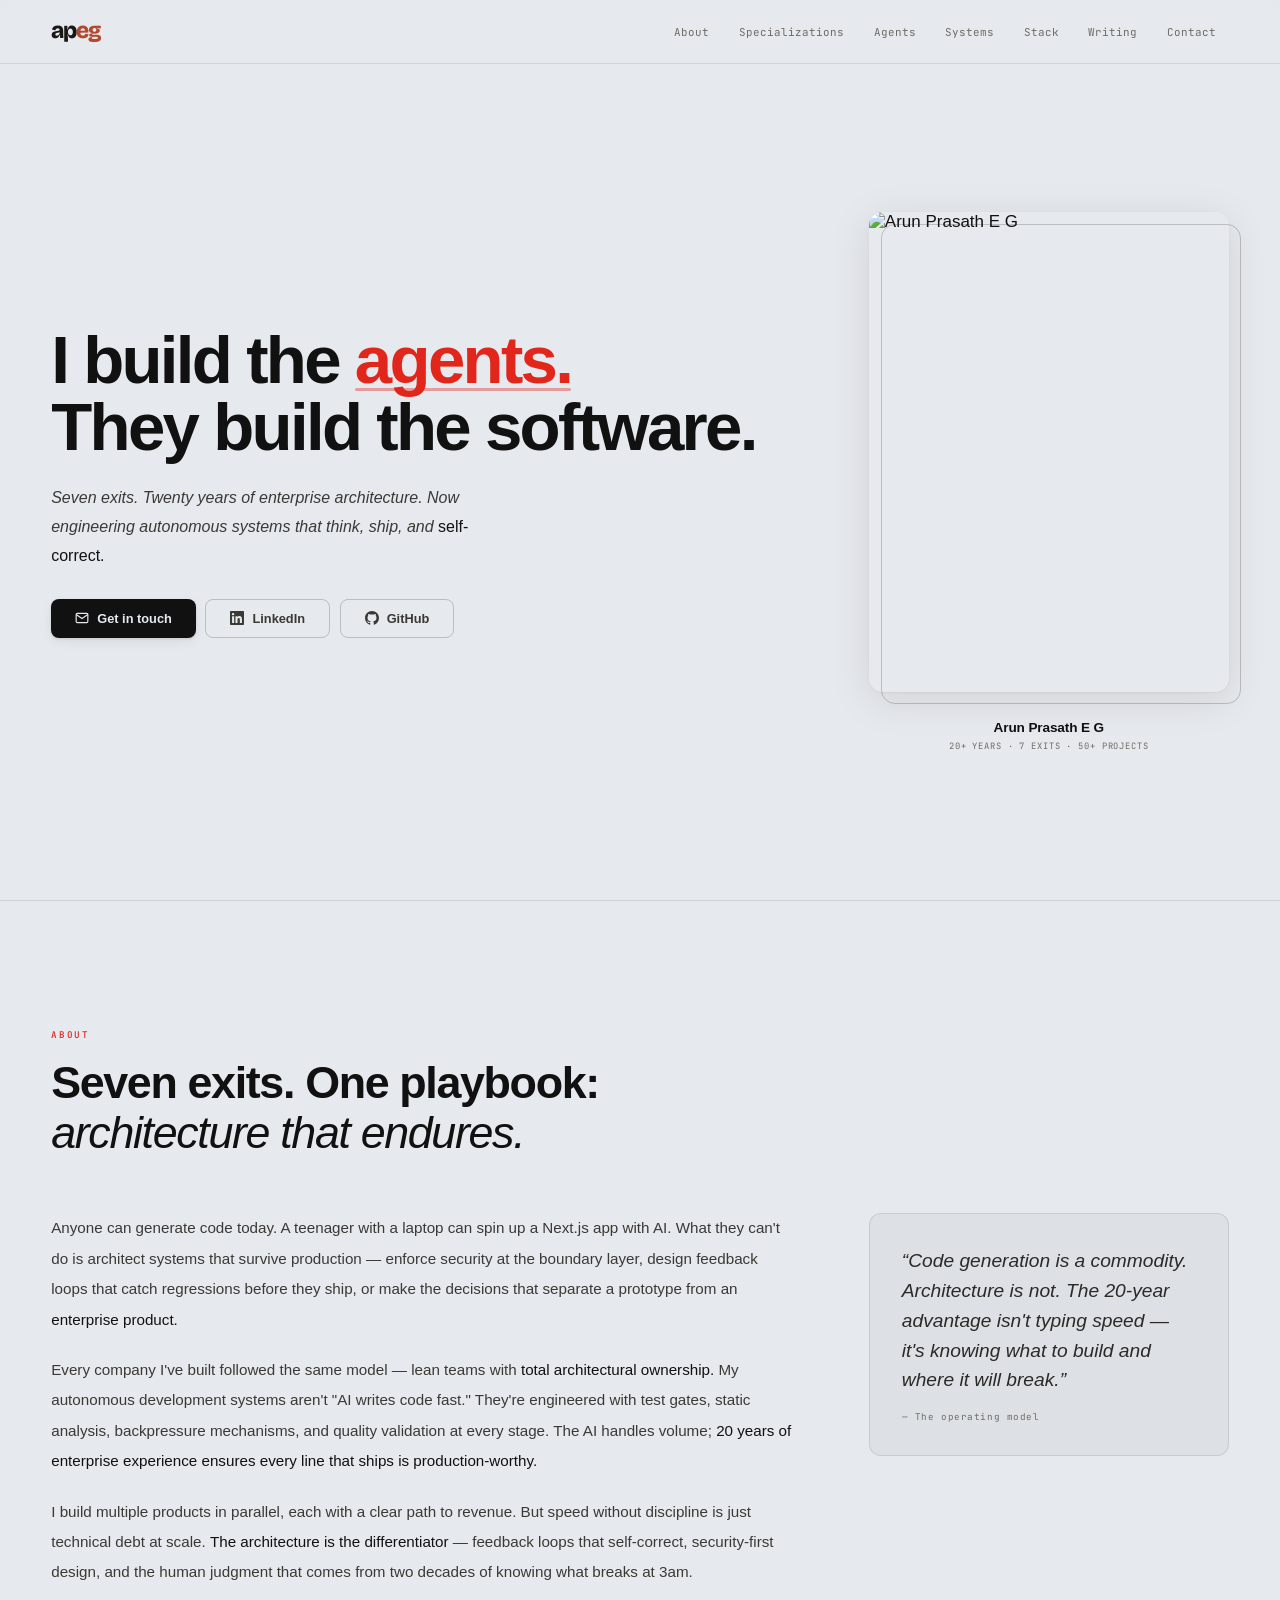
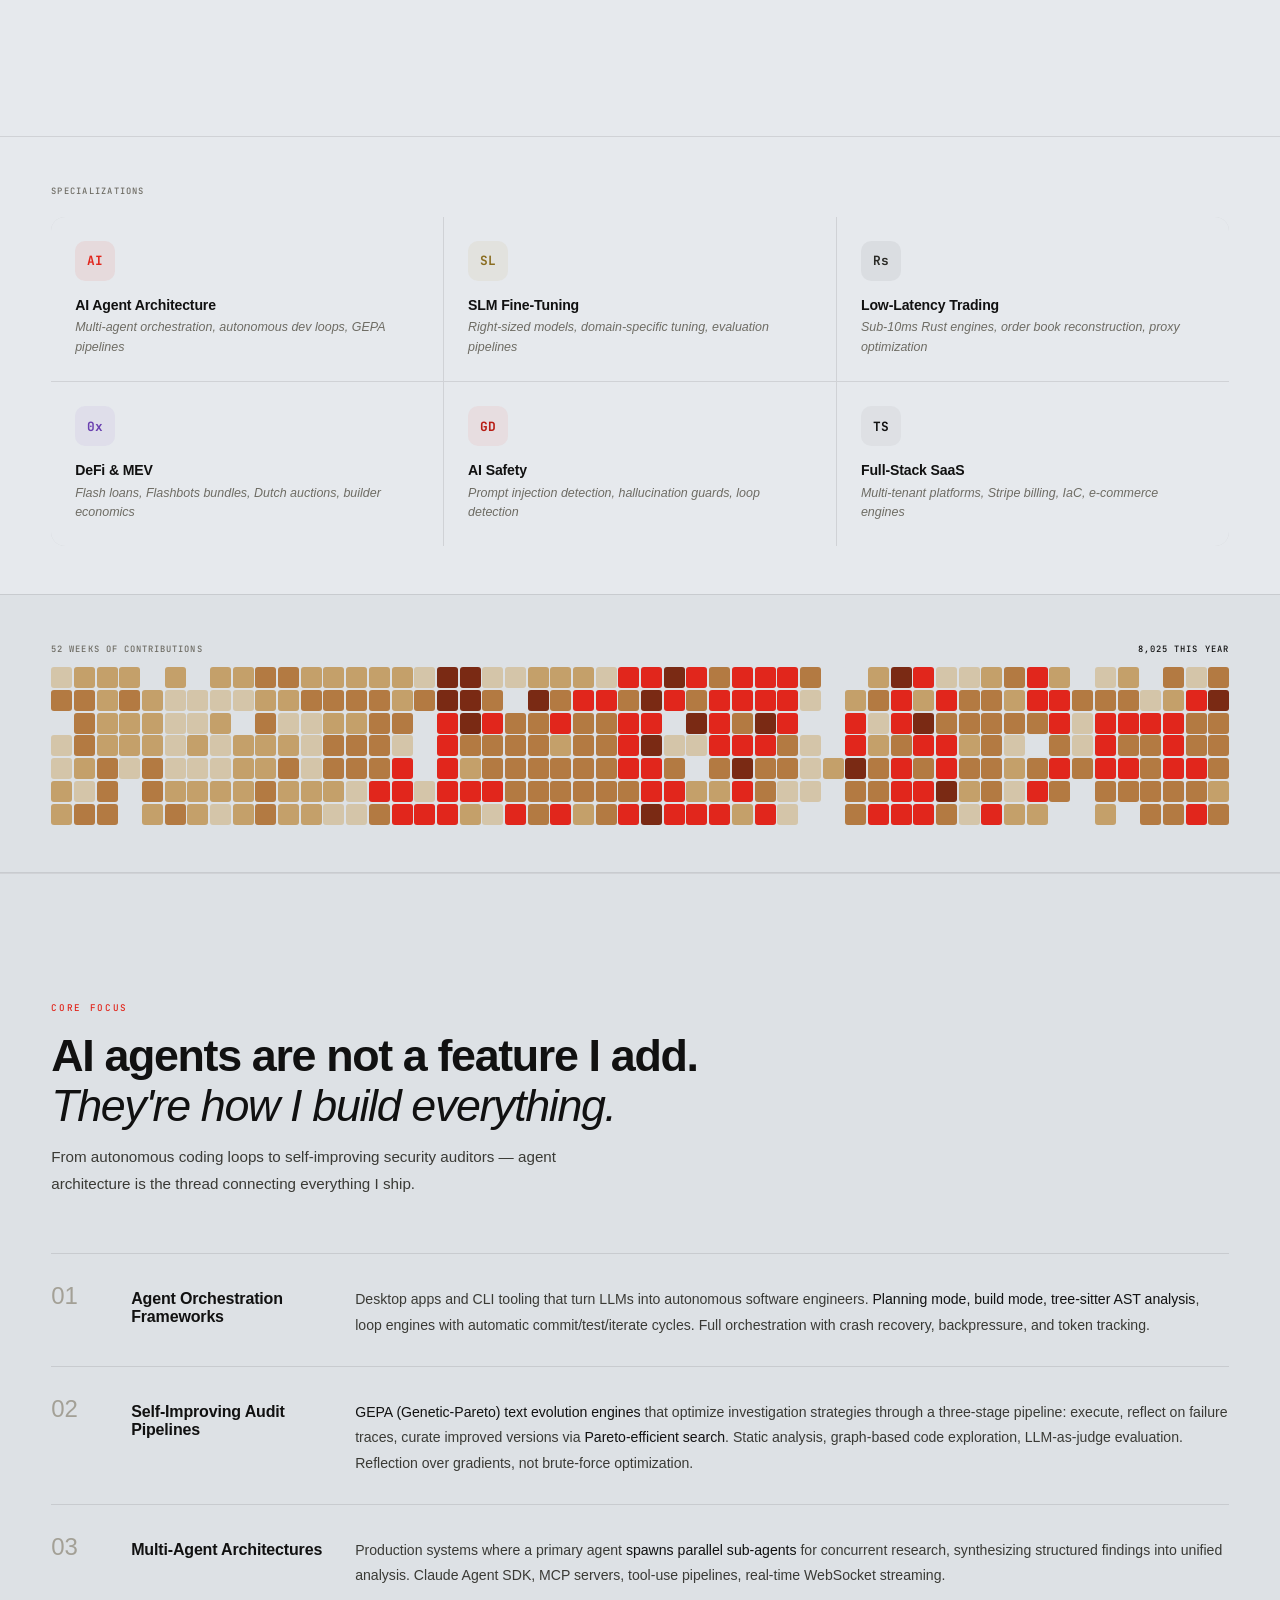
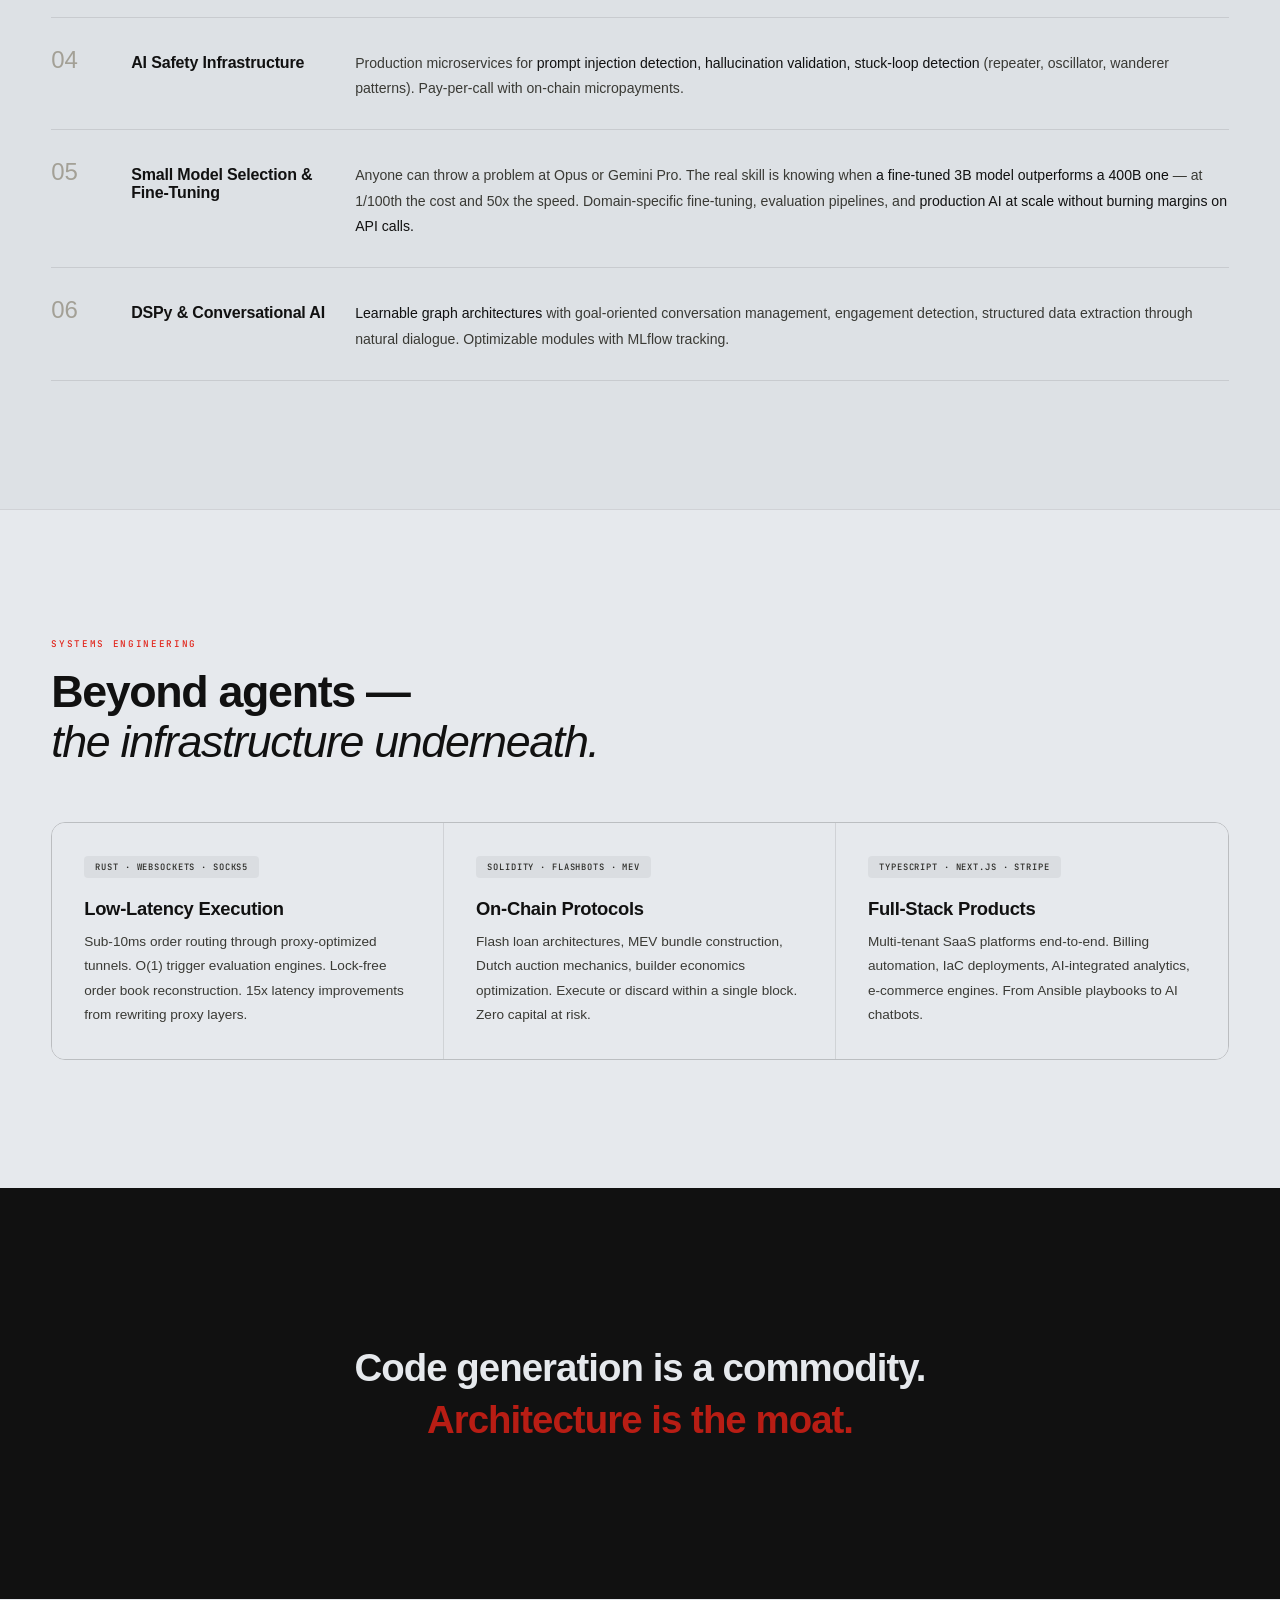
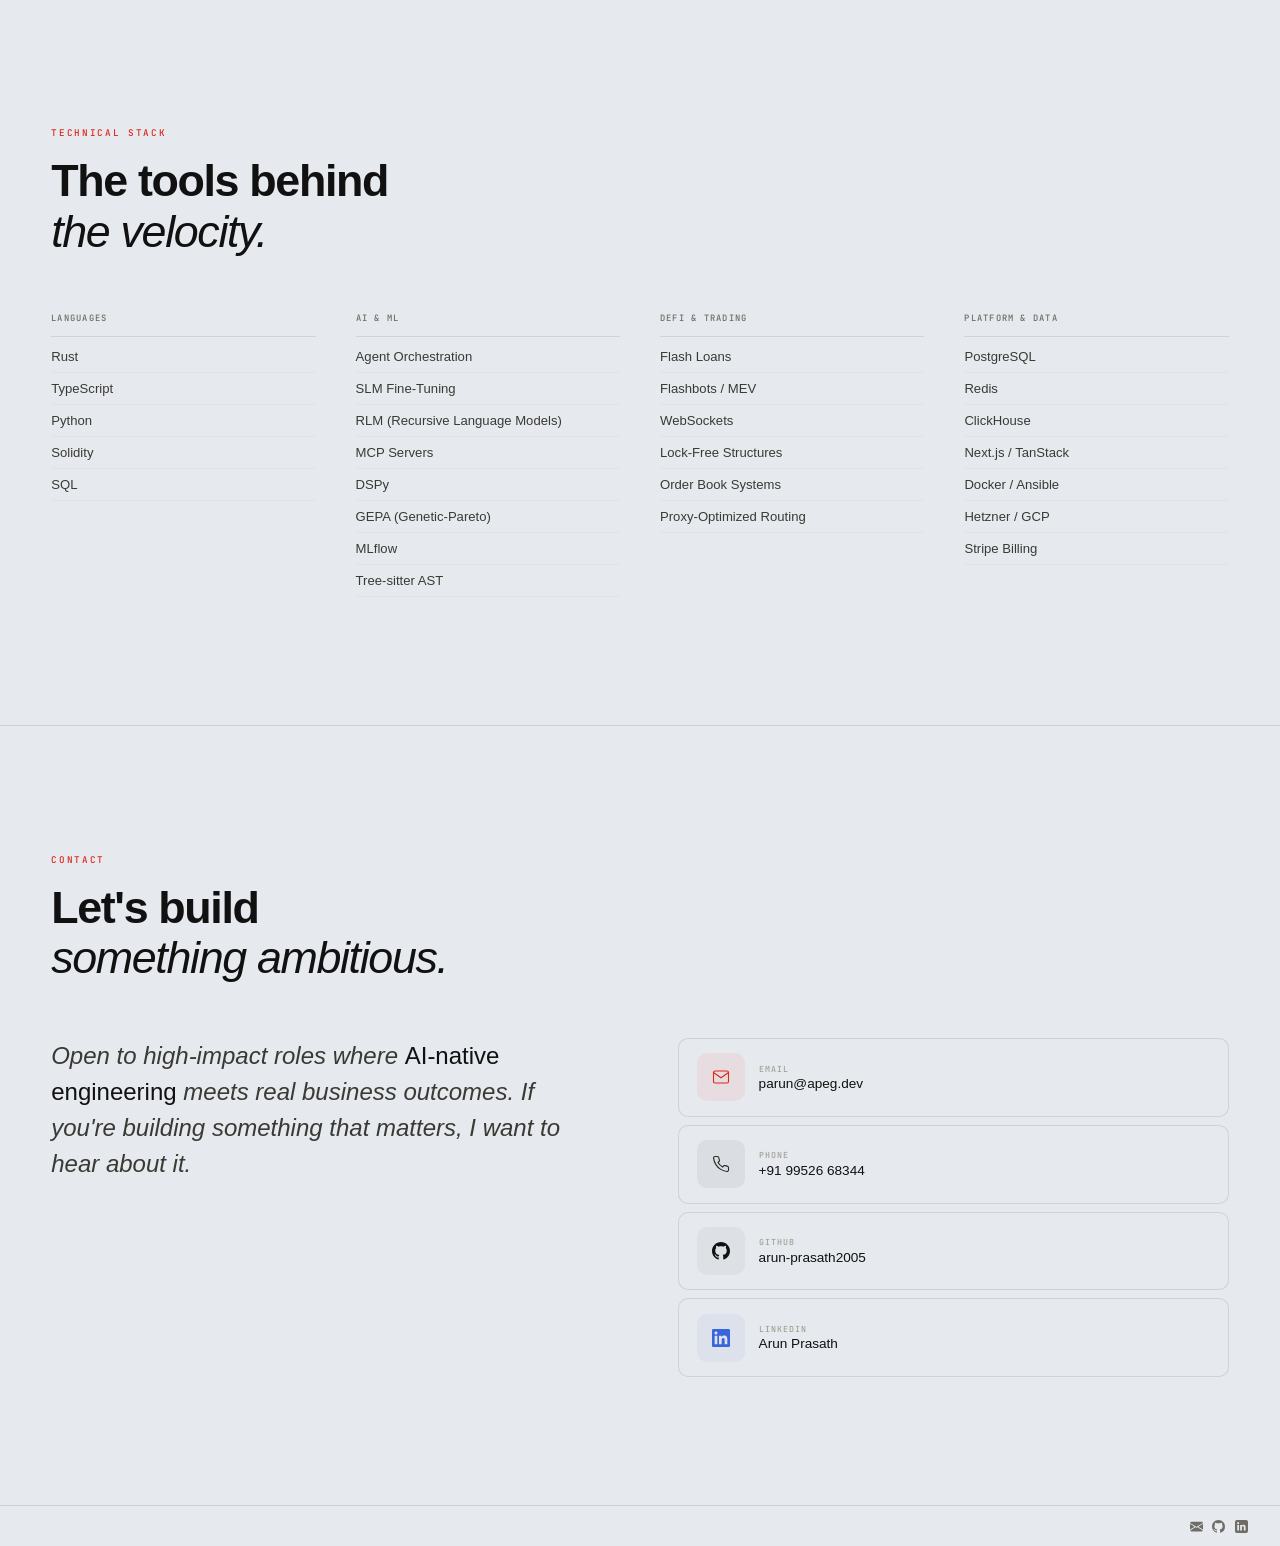
==== commit e58fb244: "Update contribution graph data [automated]" ====
--- a/index.html
+++ b/index.html
@@ -672,7 +672,7 @@
     <div class="contrib-wrap" id="contrib">
       <div class="contrib-label">
         <span>52 weeks of contributions</span>
-        <span class="total">8,015 this year</span>
+        <span class="total">8,025 this year</span>
       </div>
       <div class="contrib-graph" id="contribGraph"></div>
     </div>
@@ -855,8 +855,8 @@
 <script>
 // Contribution graph
 (function(){
-const dates=["2025-09-07","2025-09-08","2025-09-09","2025-09-10","2025-09-11","2025-09-12","2025-09-13","2025-09-14","2025-09-15","2025-09-16","2025-09-17","2025-09-18","2025-09-19","2025-09-20","2025-09-21","2025-09-22","2025-09-23","2025-09-24","2025-09-25","2025-09-26","2025-09-27","2025-09-28","2025-09-29","2025-09-30","2025-10-01","2025-10-02","2025-10-03","2025-10-04","2025-10-05","2025-10-06","2025-10-07","2025-10-08","2025-10-09","2025-10-10","2025-10-11","2025-10-12","2025-10-13","2025-10-14","2025-10-15","2025-10-16","2025-10-17","2025-10-18","2025-10-19","2025-10-20","2025-10-21","2025-10-22","2025-10-23","2025-10-24","2025-10-25","2025-10-26","2025-10-27","2025-10-28","2025-10-29","2025-10-30","2025-10-31","2025-11-01","2025-11-02","2025-11-03","2025-11-04","2025-11-05","2025-11-06","2025-11-07","2025-11-08","2025-11-09","2025-11-10","2025-11-11","2025-11-12","2025-11-13","2025-11-14","2025-11-15","2025-11-16","2025-11-17","2025-11-18","2025-11-19","2025-11-20","2025-11-21","2025-11-22","2025-11-23","2025-11-24","2025-11-25","2025-11-26","2025-11-27","2025-11-28","2025-11-29","2025-11-30","2025-12-01","2025-12-02","2025-12-03","2025-12-04","2025-12-05","2025-12-06","2025-12-07","2025-12-08","2025-12-09","2025-12-10","2025-12-11","2025-12-12","2025-12-13","2025-12-14","2025-12-15","2025-12-16","2025-12-17","2025-12-18","2025-12-19","2025-12-20","2025-12-21","2025-12-22","2025-12-23","2025-12-24","2025-12-25","2025-12-26","2025-12-27","2025-12-28","2025-12-29","2025-12-30","2025-12-31","2026-01-01","2026-01-02","2026-01-03","2026-01-04","2026-01-05","2026-01-06","2026-01-07","2026-01-08","2026-01-09","2026-01-10","2026-01-11","2026-01-12","2026-01-13","2026-01-14","2026-01-15","2026-01-16","2026-01-17","2026-01-18","2026-01-19","2026-01-20","2026-01-21","2026-01-22","2026-01-23","2026-01-24","2026-01-25","2026-01-26","2026-01-27","2026-01-28","2026-01-29","2026-01-30","2026-01-31","2026-02-01","2026-02-02","2026-02-03","2026-02-04","2026-02-05","2026-02-06","2026-02-07","2026-02-08","2026-02-09","2026-02-10","2026-02-11","2026-02-12","2026-02-13","2026-02-14","2026-02-15","2026-02-16","2026-02-17","2026-02-18","2026-02-19","2026-02-20","2026-02-21","2026-02-22","2026-02-23","2026-02-24","2026-02-25","2026-02-26","2026-02-27","2026-02-28","2026-03-01","2026-03-02","2026-03-03","2026-03-04","2026-03-05","2026-03-06","2026-03-07","2026-03-08","2026-03-09","2026-03-10","2026-03-11","2026-03-12","2026-03-13","2026-03-14","2026-03-15","2026-03-16","2026-03-17","2026-03-18","2026-03-19","2026-03-20","2026-03-21","2026-03-22","2026-03-23","2026-03-24","2026-03-25","2026-03-26","2026-03-27","2026-03-28","2026-03-29","2026-03-30","2026-03-31","2026-04-01","2026-04-02","2026-04-03","2026-04-04","2026-04-05","2026-04-06","2026-04-07","2026-04-08","2026-04-09","2026-04-10","2026-04-11","2026-04-12","2026-04-13","2026-04-14","2026-04-15","2026-04-16","2026-04-17","2026-04-18","2026-04-19","2026-04-20","2026-04-21","2026-04-22","2026-04-23","2026-04-24","2026-04-25","2026-04-26","2026-04-27","2026-04-28","2026-04-29","2026-04-30","2026-05-01","2026-05-02","2026-05-03","2026-05-04","2026-05-05","2026-05-06","2026-05-07","2026-05-08","2026-05-09","2026-05-10","2026-05-11","2026-05-12","2026-05-13","2026-05-14","2026-05-15","2026-05-16","2026-05-17","2026-05-18","2026-05-19","2026-05-20","2026-05-21","2026-05-22","2026-05-23","2026-05-24","2026-05-25","2026-05-26","2026-05-27","2026-05-28","2026-05-29","2026-05-30","2026-05-31","2026-06-01","2026-06-02","2026-06-03","2026-06-04","2026-06-05","2026-06-06","2026-06-07","2026-06-08","2026-06-09","2026-06-10","2026-06-11","2026-06-12","2026-06-13","2026-06-14","2026-06-15","2026-06-16","2026-06-17","2026-06-18","2026-06-19","2026-06-20","2026-06-21","2026-06-22","2026-06-23","2026-06-24","2026-06-25","2026-06-26","2026-06-27","2026-06-28","2026-06-29","2026-06-30","2026-07-01","2026-07-02","2026-07-03","2026-07-04","2026-07-05","2026-07-06","2026-07-07","2026-07-08","2026-07-09","2026-07-10","2026-07-11","2026-07-12","2026-07-13","2026-07-14","2026-07-15","2026-07-16","2026-07-17","2026-07-18","2026-07-19","2026-07-20","2026-07-21","2026-07-22","2026-07-23","2026-07-24","2026-07-25","2026-07-26","2026-07-27","2026-07-28","2026-07-29","2026-07-30","2026-07-31","2026-08-01","2026-08-02","2026-08-03","2026-08-04","2026-08-05","2026-08-06","2026-08-07","2026-08-08","2026-08-09","2026-08-10","2026-08-11","2026-08-12","2026-08-13","2026-08-14","2026-08-15","2026-08-16","2026-08-17","2026-08-18","2026-08-19","2026-08-20","2026-08-21","2026-08-22","2026-08-23","2026-08-24","2026-08-25","2026-08-26","2026-08-27","2026-08-28","2026-08-29","2026-08-30","2026-08-31","2026-09-01","2026-09-02","2026-09-03","2026-09-04"];
-const data=[3,19,0,1,3,6,11,6,13,13,25,6,4,16,7,6,8,12,17,29,25,12,17,10,8,2,0,0,0,12,10,5,20,23,6,6,4,2,4,1,5,15,0,3,1,7,1,6,9,5,4,10,3,4,8,1,11,1,0,5,7,7,9,14,7,20,9,5,14,19,15,10,2,8,14,5,7,9,19,1,3,3,5,9,8,14,8,24,15,10,1,10,13,12,19,15,3,4,7,14,28,24,26,42,16,6,8,14,2,42,33,32,1,14,0,0,0,1,47,71,69,58,44,35,41,41,69,120,63,29,7,34,6,3,28,38,20,19,37,4,1,0,19,18,24,21,47,7,121,23,18,27,23,26,10,17,46,9,26,13,37,10,39,28,15,15,21,12,3,32,17,19,14,22,23,36,25,38,35,49,26,33,36,94,39,79,44,44,125,85,55,0,3,14,42,32,35,22,80,3,0,7,43,30,56,42,47,22,10,33,36,32,24,55,91,37,5,54,43,114,51,21,25,46,41,44,42,26,22,4,4,27,2,0,4,1,1,0,0,0,0,0,5,0,0,0,10,38,34,64,14,22,10,23,2,8,26,28,37,66,55,54,16,48,48,58,35,10,66,31,21,47,48,3,48,23,53,39,68,15,3,23,29,8,14,12,2,6,22,22,15,22,20,32,14,10,18,1,6,2,6,58,46,25,0,25,35,12,5,39,43,21,43,27,0,0,18,2,1,22,0,0,2,18,38,40,40,27,9,9,19,32,28,52,26,0,0,2,40,15,24,26,25,28,10,36,46,52,27,21,1,46,27,23,34,27,48,29,66,18,20,30,6];
+const dates=["2025-09-07","2025-09-08","2025-09-09","2025-09-10","2025-09-11","2025-09-12","2025-09-13","2025-09-14","2025-09-15","2025-09-16","2025-09-17","2025-09-18","2025-09-19","2025-09-20","2025-09-21","2025-09-22","2025-09-23","2025-09-24","2025-09-25","2025-09-26","2025-09-27","2025-09-28","2025-09-29","2025-09-30","2025-10-01","2025-10-02","2025-10-03","2025-10-04","2025-10-05","2025-10-06","2025-10-07","2025-10-08","2025-10-09","2025-10-10","2025-10-11","2025-10-12","2025-10-13","2025-10-14","2025-10-15","2025-10-16","2025-10-17","2025-10-18","2025-10-19","2025-10-20","2025-10-21","2025-10-22","2025-10-23","2025-10-24","2025-10-25","2025-10-26","2025-10-27","2025-10-28","2025-10-29","2025-10-30","2025-10-31","2025-11-01","2025-11-02","2025-11-03","2025-11-04","2025-11-05","2025-11-06","2025-11-07","2025-11-08","2025-11-09","2025-11-10","2025-11-11","2025-11-12","2025-11-13","2025-11-14","2025-11-15","2025-11-16","2025-11-17","2025-11-18","2025-11-19","2025-11-20","2025-11-21","2025-11-22","2025-11-23","2025-11-24","2025-11-25","2025-11-26","2025-11-27","2025-11-28","2025-11-29","2025-11-30","2025-12-01","2025-12-02","2025-12-03","2025-12-04","2025-12-05","2025-12-06","2025-12-07","2025-12-08","2025-12-09","2025-12-10","2025-12-11","2025-12-12","2025-12-13","2025-12-14","2025-12-15","2025-12-16","2025-12-17","2025-12-18","2025-12-19","2025-12-20","2025-12-21","2025-12-22","2025-12-23","2025-12-24","2025-12-25","2025-12-26","2025-12-27","2025-12-28","2025-12-29","2025-12-30","2025-12-31","2026-01-01","2026-01-02","2026-01-03","2026-01-04","2026-01-05","2026-01-06","2026-01-07","2026-01-08","2026-01-09","2026-01-10","2026-01-11","2026-01-12","2026-01-13","2026-01-14","2026-01-15","2026-01-16","2026-01-17","2026-01-18","2026-01-19","2026-01-20","2026-01-21","2026-01-22","2026-01-23","2026-01-24","2026-01-25","2026-01-26","2026-01-27","2026-01-28","2026-01-29","2026-01-30","2026-01-31","2026-02-01","2026-02-02","2026-02-03","2026-02-04","2026-02-05","2026-02-06","2026-02-07","2026-02-08","2026-02-09","2026-02-10","2026-02-11","2026-02-12","2026-02-13","2026-02-14","2026-02-15","2026-02-16","2026-02-17","2026-02-18","2026-02-19","2026-02-20","2026-02-21","2026-02-22","2026-02-23","2026-02-24","2026-02-25","2026-02-26","2026-02-27","2026-02-28","2026-03-01","2026-03-02","2026-03-03","2026-03-04","2026-03-05","2026-03-06","2026-03-07","2026-03-08","2026-03-09","2026-03-10","2026-03-11","2026-03-12","2026-03-13","2026-03-14","2026-03-15","2026-03-16","2026-03-17","2026-03-18","2026-03-19","2026-03-20","2026-03-21","2026-03-22","2026-03-23","2026-03-24","2026-03-25","2026-03-26","2026-03-27","2026-03-28","2026-03-29","2026-03-30","2026-03-31","2026-04-01","2026-04-02","2026-04-03","2026-04-04","2026-04-05","2026-04-06","2026-04-07","2026-04-08","2026-04-09","2026-04-10","2026-04-11","2026-04-12","2026-04-13","2026-04-14","2026-04-15","2026-04-16","2026-04-17","2026-04-18","2026-04-19","2026-04-20","2026-04-21","2026-04-22","2026-04-23","2026-04-24","2026-04-25","2026-04-26","2026-04-27","2026-04-28","2026-04-29","2026-04-30","2026-05-01","2026-05-02","2026-05-03","2026-05-04","2026-05-05","2026-05-06","2026-05-07","2026-05-08","2026-05-09","2026-05-10","2026-05-11","2026-05-12","2026-05-13","2026-05-14","2026-05-15","2026-05-16","2026-05-17","2026-05-18","2026-05-19","2026-05-20","2026-05-21","2026-05-22","2026-05-23","2026-05-24","2026-05-25","2026-05-26","2026-05-27","2026-05-28","2026-05-29","2026-05-30","2026-05-31","2026-06-01","2026-06-02","2026-06-03","2026-06-04","2026-06-05","2026-06-06","2026-06-07","2026-06-08","2026-06-09","2026-06-10","2026-06-11","2026-06-12","2026-06-13","2026-06-14","2026-06-15","2026-06-16","2026-06-17","2026-06-18","2026-06-19","2026-06-20","2026-06-21","2026-06-22","2026-06-23","2026-06-24","2026-06-25","2026-06-26","2026-06-27","2026-06-28","2026-06-29","2026-06-30","2026-07-01","2026-07-02","2026-07-03","2026-07-04","2026-07-05","2026-07-06","2026-07-07","2026-07-08","2026-07-09","2026-07-10","2026-07-11","2026-07-12","2026-07-13","2026-07-14","2026-07-15","2026-07-16","2026-07-17","2026-07-18","2026-07-19","2026-07-20","2026-07-21","2026-07-22","2026-07-23","2026-07-24","2026-07-25","2026-07-26","2026-07-27","2026-07-28","2026-07-29","2026-07-30","2026-07-31","2026-08-01","2026-08-02","2026-08-03","2026-08-04","2026-08-05","2026-08-06","2026-08-07","2026-08-08","2026-08-09","2026-08-10","2026-08-11","2026-08-12","2026-08-13","2026-08-14","2026-08-15","2026-08-16","2026-08-17","2026-08-18","2026-08-19","2026-08-20","2026-08-21","2026-08-22","2026-08-23","2026-08-24","2026-08-25","2026-08-26","2026-08-27","2026-08-28","2026-08-29","2026-08-30","2026-08-31","2026-09-01","2026-09-02","2026-09-03","2026-09-04","2026-09-05"];
+const data=[3,19,0,1,3,6,11,6,13,13,25,6,4,16,7,6,8,12,17,29,25,12,17,10,8,2,0,0,0,12,10,5,20,23,6,6,4,2,4,1,5,15,0,3,1,7,1,6,9,5,4,10,3,4,8,1,11,1,0,5,7,7,9,14,7,20,9,5,14,19,15,10,2,8,14,5,7,9,19,1,3,3,5,9,8,14,8,24,15,10,1,10,13,12,19,15,3,4,7,14,28,24,26,42,16,6,8,14,2,42,33,32,1,14,0,0,0,1,47,71,69,58,44,35,41,41,69,120,63,29,7,34,6,3,28,38,20,19,37,4,1,0,19,18,24,21,47,7,121,23,18,27,23,26,10,17,46,9,26,13,37,10,39,28,15,15,21,12,3,32,17,19,14,22,23,36,25,38,35,49,26,33,36,94,39,79,44,44,125,85,55,0,3,14,42,32,35,22,80,3,0,7,43,30,56,42,47,22,10,33,36,32,24,55,91,37,5,54,43,114,51,21,25,46,41,44,42,26,22,4,4,27,2,0,4,1,1,0,0,0,0,0,5,0,0,0,10,38,34,64,14,22,10,23,2,8,26,28,37,66,55,54,16,48,48,58,35,10,66,31,21,47,48,3,48,23,53,39,68,15,3,23,29,8,14,12,2,6,22,22,15,22,20,32,14,10,18,1,6,2,6,58,46,25,0,25,35,12,5,39,43,21,43,27,0,0,18,2,1,22,0,0,2,18,38,40,40,27,9,9,19,32,28,52,26,0,0,2,40,15,24,26,25,28,10,36,46,52,27,21,1,46,27,23,34,27,48,29,66,18,20,30,7,14];
 const g=document.getElementById('contribGraph');
 if(!g)return;
 const days=['Sun','Mon','Tue','Wed','Thu','Fri','Sat'];
